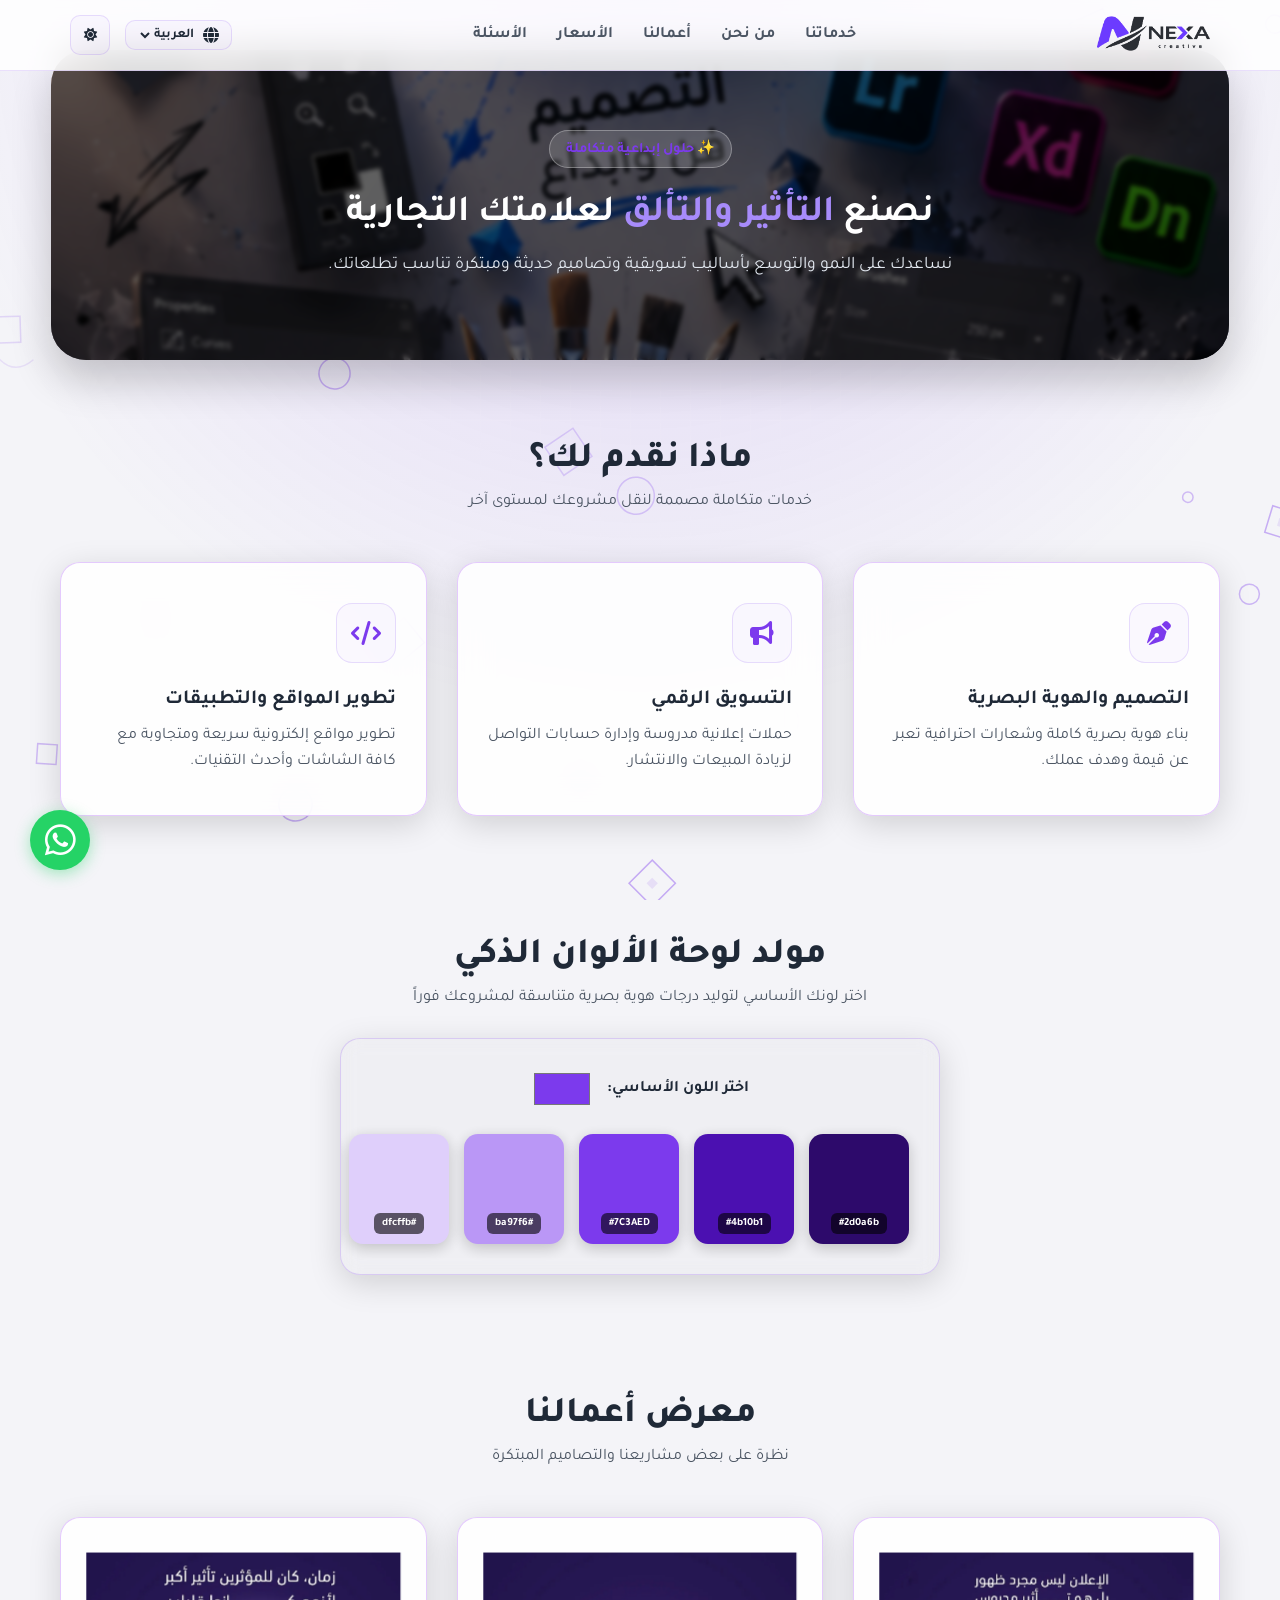
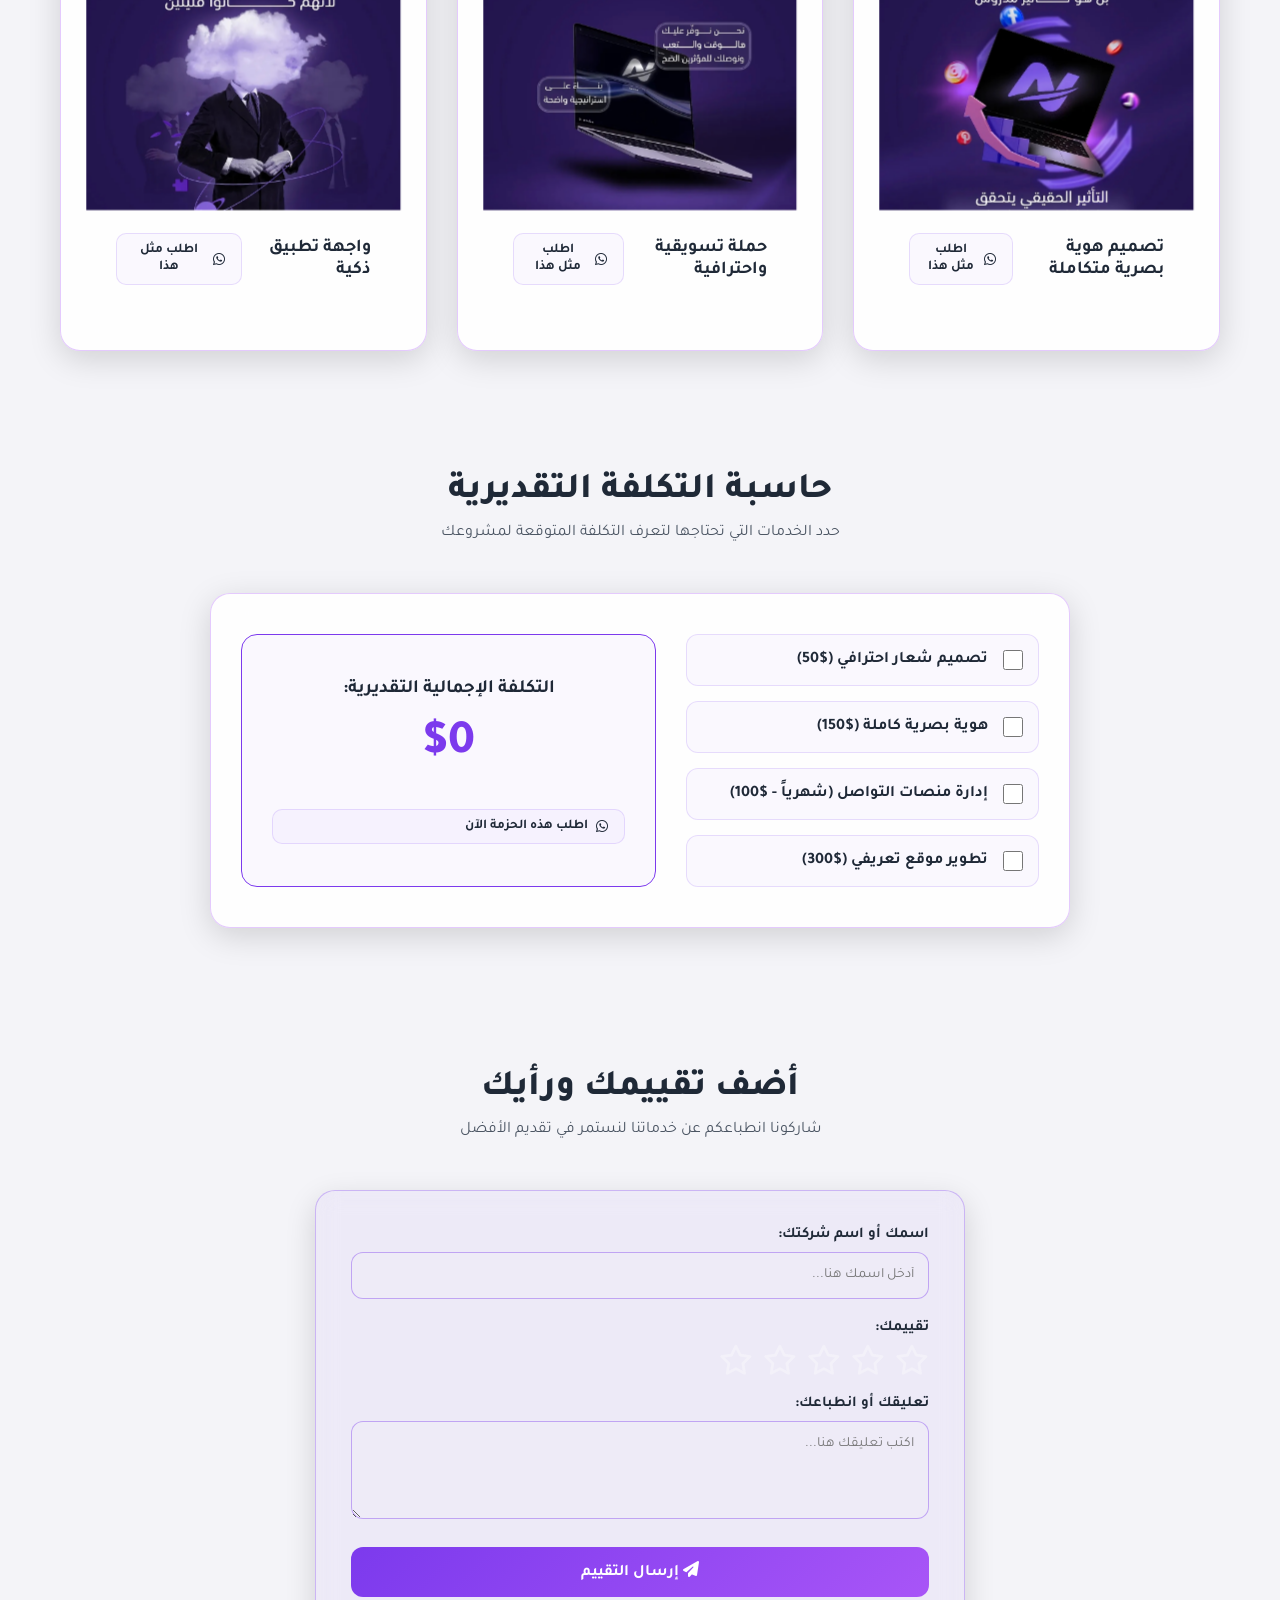
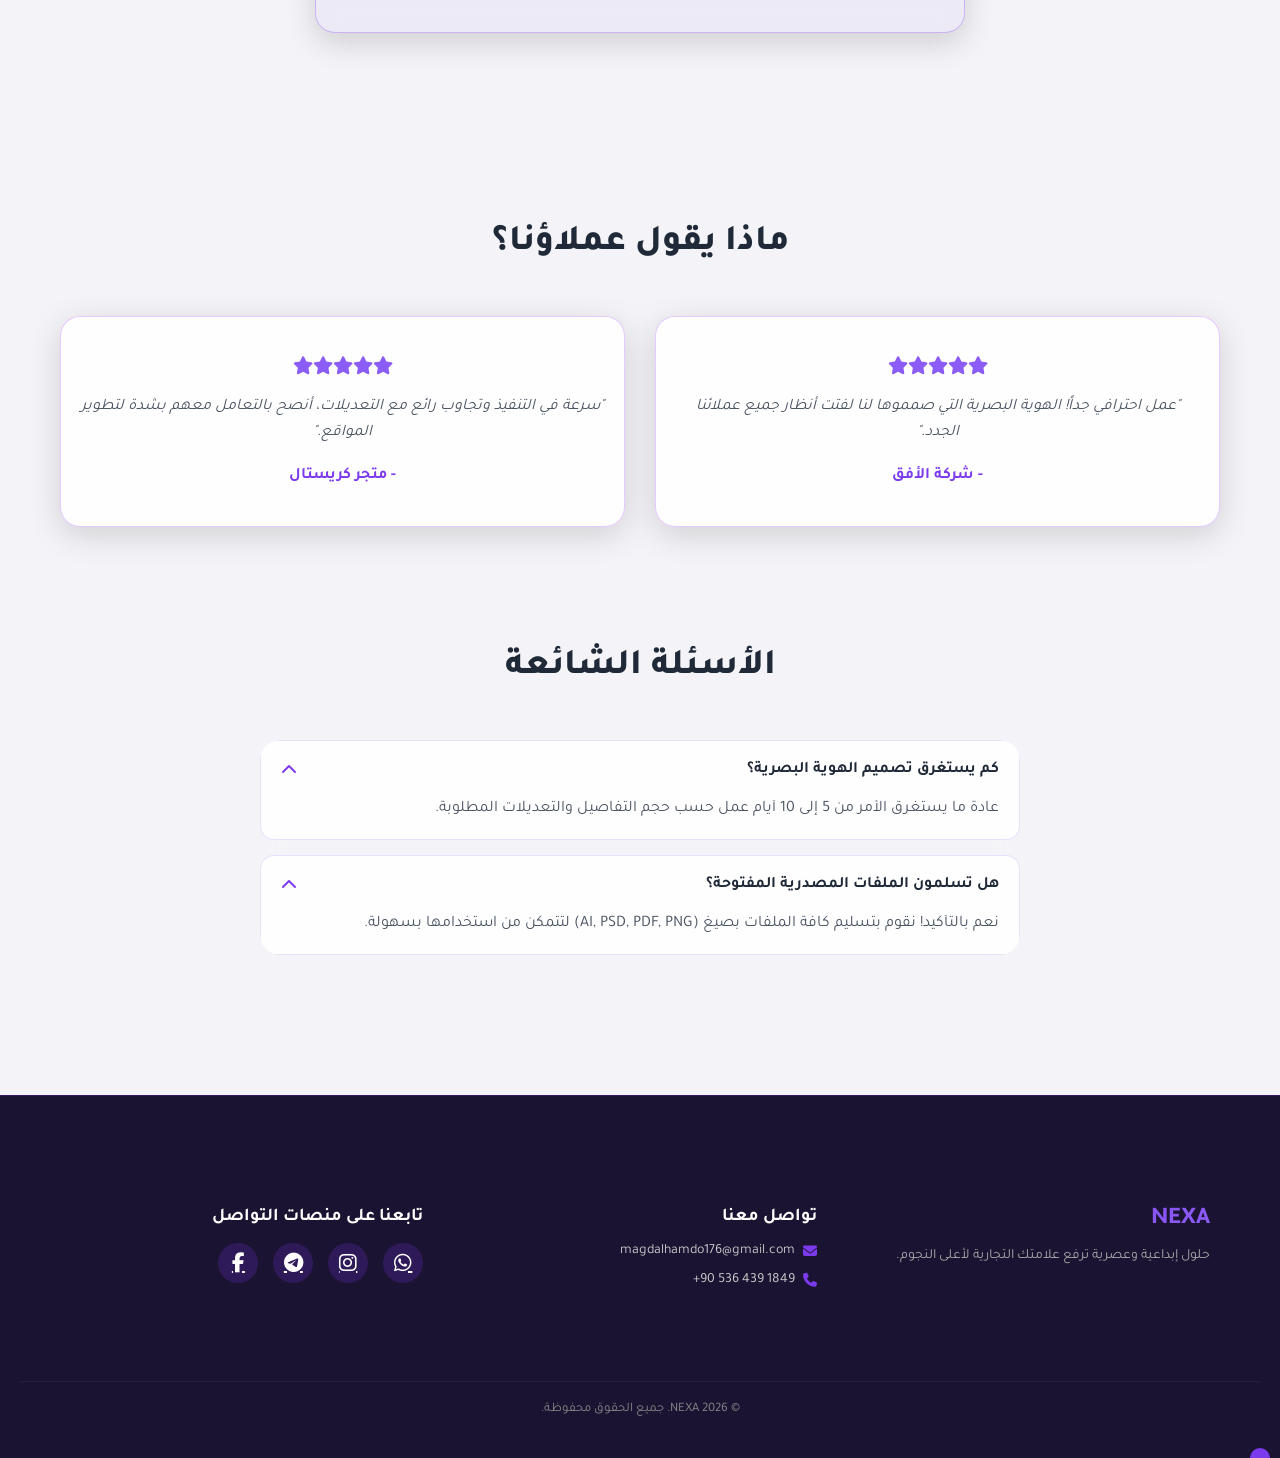
==== index.html @ 960425e9 "Change favicon and apple-touch-icon to new file Updated favicon and apple-touch-icon links to use 'f" ====
<!DOCTYPE html>  
<html lang="ar" dir="rtl">  
<head>  
    <meta charset="UTF-8">  
    <meta name="viewport" content="width=device-width, initial-scale=1.0">  
    <meta name="color-scheme" content="light dark">  
    <title>Nexa Creative - حلول إبداعية متكاملة</title>
  
    <link rel="preconnect" href="https://fonts.googleapis.com">  
    <link rel="preconnect" href="https://fonts.gstatic.com" crossorigin>  
    <link href="https://fonts.googleapis.com/css2?family=Inter:wght@400;500;600;700&family=Tajawal:wght@400;500;700;800&display=swap" rel="stylesheet">  
    <link rel="stylesheet" href="https://cdnjs.cloudflare.com/ajax/libs/font-awesome/6.4.0/css/all.min.css">  
    <link rel="stylesheet" href="style.css">  
<link rel="icon" type="image/png" href="favicon-nexa.png">
<link rel="apple-touch-icon" href="favicon-nexa.png">

  
</head>  
<body> 
        
<div id="scrollProgressBar"></div>  
<canvas id="purpleWindCanvas"></canvas>  

<!-- الهيدر العلوي -->  
<header>  
    <div class="nav-container">  
        <a href="#" class="logo">  
            <img src="Logo (1).png" alt="Nexa Creative Logo">
  
        </a>  
        <ul class="nav-links">  
            <li><a href="#services" data-i18n="nav.services">خدماتنا</a></li>  
            <li><a href="#about" data-i18n="nav.about">من نحن</a></li>  
            <li><a href="#portfolio" data-i18n="nav.portfolio">أعمالنا</a></li>  
            <li><a href="#pricing" data-i18n="nav.pricing">الأسعار</a></li>  
            <li><a href="#faq" data-i18n="nav.faq">الأسئلة</a></li>  
        </ul>  
        <div class="nav-actions">  
            <div class="lang-selector">  
                <i class="fa-solid fa-globe"></i>  
                <select id="langSelect">  
                    <option value="ar">العربية</option>  
                    <option value="en">English</option>  
                    <option value="tr">Türkçe</option>  
                </select>  
            </div>  
            <button class="theme-toggle-btn" id="themeToggle" title="تغيير المظهر">  
                <i class="fa-solid fa-sun"></i>  
            </button>  
        </div>  
    </div>  
</header>  

    
<section class="glass-hero-section">
    <div class="hero-content">
        <div class="badge" data-i18n="hero.badge">✨ حلول إبداعية متكاملة</div>  
        <h1 data-i18n="hero.title">نصنع <span>التأثير والتألق</span> لعلامتك التجارية</h1>  
        <p data-i18n="hero.desc">نساعدك على النمو والتوسع بأساليب تسويقية وتصاميم حديثة ومبتكرة تناسب تطلعاتك.</p>
    </div>
</section>

    
<!-- قسم الخدمات -->  
<section id="services" class="services">  
    <div class="section-head">  
        <h2 data-i18n="services.title">ماذا نقدم لك؟</h2>  
        <p data-i18n="services.subtitle">خدمات متكاملة مصممة لنقل مشروعك لمستوى آخر</p>  
    </div>  
    <div class="grid-cards">  
        <div class="card">  
            <div class="card-icon"><i class="fa-solid fa-pen-nib"></i></div>  
            <h3 data-i18n="services.s1_title">التصميم والهوية البصرية</h3>  
            <p data-i18n="services.s1_desc">بناء هوية بصرية كاملة وشعارات احترافية تعبر عن قيمة وهدف عملك.</p>  
        </div>  
        <div class="card">  
            <div class="card-icon"><i class="fa-solid fa-bullhorn"></i></div>  
            <h3 data-i18n="services.s2_title">التسويق الرقمي</h3>  
            <p data-i18n="services.s2_desc">حملات إعلانية مدروسة وإدارة حسابات التواصل لزيادة المبيعات والانتشار.</p>  
        </div>  
        <div class="card">  
            <div class="card-icon"><i class="fa-solid fa-code"></i></div>  
            <h3 data-i18n="services.s3_title">تطوير المواقع والتطبيقات</h3>  
            <p data-i18n="services.s3_desc">تطوير مواقع إلكترونية سريعة ومتجاوبة مع كافة الشاشات وأحدث التقنيات.</p>  
        </div>  
    </div>  
</section>  

<!-- قسم توليد لوحة الألوان الذكية -->  
<section class="palette-generator-sec" style="padding: 60px 20px; text-align: center;">  
    <div class="section-head" style="margin-bottom: 30px;">  
        <h2>مولد لوحة الألوان الذكي</h2>  
        <p>اختر لونك الأساسي لتوليد درجات هوية بصرية متناسقة لمشروعك فوراً</p>  
    </div>  
      
    <div class="palette-box" style="max-width: 600px; margin: 0 auto; background: rgba(0, 0, 0, 0.02); backdrop-filter: blur(10px); padding: 30px; border-radius: 20px; border: 1px solid rgba(124, 58, 237, 0.2);">  
        <div style="margin-bottom: 20px; display: flex; justify-content: center; align-items: center; gap: 15px;">  
            <label for="baseColorPicker" style="font-weight: bold;">اختر اللون الأساسي:</label>  
            <input type="color" id="baseColorPicker" value="#7c3aed" style="width: 60px; height: 40px; border: none; border-radius: 8px; cursor: pointer; background: none;">  
        </div>  
          
        <div id="paletteColorsContainer" style="display: grid; grid-template-columns: repeat(auto-fit, minmax(90px, 1fr)); gap: 15px; margin-top: 25px;"></div>  
    </div>  
</section>  
  
<!-- قسم معرض الأعمال -->  
<section id="portfolio" class="portfolio">  
    <div class="section-head">  
        <h2 data-i18n="portfolio.title">معرض أعمالنا</h2>  
        <p data-i18n="portfolio.subtitle">نظرة على بعض مشاريعنا والتصاميم المبتكرة</p>  
    </div>  
    <div class="portfolio-grid">  
        <div class="portfolio-card tilt-card">  
            <div class="portfolio-img" onclick="openLightbox('work1.jpg', 'تصميم هوية بصرية متكاملة')">  
                <img src="work1.jpg" alt="تصميم هوية بصرية متكاملة">  
                <div class="zoom-overlay"><i class="fa-solid fa-expand"></i><span data-i18n="portfolio.zoom">تكبير التصميم</span></div>  
            </div>  
            <div class="portfolio-info">  
                <h4>تصميم هوية بصرية متكاملة</h4>  
                <button class="btn-order-card" onclick="openOrderModal('تصميم هوية بصرية متكاملة')">  
                    <i class="fa-brands fa-whatsapp"></i> <span data-i18n="portfolio.order_btn">اطلب مثل هذا</span>  
                </button>  
            </div>  
        </div>  

        <div class="portfolio-card tilt-card">  
            <div class="portfolio-img" onclick="openLightbox('work2.jpg', 'حملة تسويقية واحترافية')">  
                <img src="work2.jpg" alt="حملة تسويقية واحترافية">  
                <div class="zoom-overlay"><i class="fa-solid fa-expand"></i><span data-i18n="portfolio.zoom">تكبير التصميم</span></div>  
            </div>  
            <div class="portfolio-info">  
                <h4>حملة تسويقية واحترافية</h4>  
                <button class="btn-order-card" onclick="openOrderModal('حملة تسويقية واحترافية')">  
                    <i class="fa-brands fa-whatsapp"></i> <span data-i18n="portfolio.order_btn">اطلب مثل هذا</span>  
                </button>  
            </div>  
        </div>  

        <div class="portfolio-card tilt-card">  
            <div class="portfolio-img" onclick="openLightbox('work3.jpg', 'واجهة تطبيق ذكية')">  
                <img src="work3.jpg" alt="واجهة تطبيق ذكية">  
                <div class="zoom-overlay"><i class="fa-solid fa-expand"></i><span data-i18n="portfolio.zoom">تكبير التصميم</span></div>  
            </div>  
            <div class="portfolio-info">  
                <h4>واجهة تطبيق ذكية</h4>  
                <button class="btn-order-card" onclick="openOrderModal('واجهة تطبيق ذكية')">  
                    <i class="fa-brands fa-whatsapp"></i> <span data-i18n="portfolio.order_btn">اطلب مثل هذا</span>  
                </button>  
            </div>  
        </div>  
    </div>  
</section>  

<!-- حاسبة الأسعار التفاعلية -->  
<section id="pricing" class="calculator-sec">  
    <div class="section-head">  
        <h2 data-i18n="calc.title">حاسبة التكلفة التقديرية</h2>  
        <p data-i18n="calc.subtitle">حدد الخدمات التي تحتاجها لتعرف التكلفة المتوقعة لمشروعك</p>  
    </div>  
    <div class="calc-container">  
        <div class="calc-options">  
            <label class="calc-item">  
                <input type="checkbox" value="50" class="calc-checkbox">  
                <span class="calc-text" data-i18n="calc.logo">تصميم شعار احترافي ($50)</span>  
            </label>  
            <label class="calc-item">  
                <input type="checkbox" value="150" class="calc-checkbox">  
                <span class="calc-text" data-i18n="calc.identity">هوية بصرية كاملة ($150)</span>  
            </label>  
            <label class="calc-item">  
                <input type="checkbox" value="100" class="calc-checkbox">  
                <span class="calc-text" data-i18n="calc.social">إدارة منصات التواصل (شهرياً - $100)</span>  
            </label>  
            <label class="calc-item">  
                <input type="checkbox" value="300" class="calc-checkbox">  
                <span class="calc-text" data-i18n="calc.web">تطوير موقع تعريفي ($300)</span>  
            </label>  
        </div>  
        <div class="calc-result">  
            <h3 data-i18n="calc.total_text">التكلفة الإجمالية التقديرية:</h3>  
            <div class="total-price">$<span id="totalPrice">0</span></div>  
            <button class="btn-order-card" onclick="orderFromCalc()" style="margin-top: 20px;">  
                <i class="fa-brands fa-whatsapp"></i> <span data-i18n="calc.order_btn">اطلب هذه الحزمة الآن</span>  
            </button>  
        </div>  
    </div>  
</section>  
<!-- قسم إضافة تقييم وتعليق جديد -->
<section id="add-review" class="add-review-sec">
    <div class="section-head">
        <h2>أضف تقييمك ورأيك</h2>
        <p>شاركونا انطباعكم عن خدماتنا لنستمر في تقديم الأفضل</p>
    </div>

    <div class="review-box">
        <form id="reviewForm" onsubmit="submitReview(event)">
            <!-- حقل الاسم -->
            <div class="form-group">
                <label for="reviewerName">اسمك أو اسم شركتك:</label>
                <input type="text" id="reviewerName" required placeholder="أدخل اسمك هنا...">
            </div>

            <!-- تحديد النجوم -->
            <div class="form-group">
                <label>تقييمك:</label>
                <div class="star-rating">
                    <i class="fa-star fa-regular star-btn" data-value="1"></i>
                    <i class="fa-star fa-regular star-btn" data-value="2"></i>
                    <i class="fa-star fa-regular star-btn" data-value="3"></i>
                    <i class="fa-star fa-regular star-btn" data-value="4"></i>
                    <i class="fa-star fa-regular star-btn" data-value="5"></i>
                </div>
            </div>

            <!-- حقل التعليق -->
            <div class="form-group">
                <label for="reviewerComment">تعليقك أو انطباعك:</label>
                <textarea id="reviewerComment" rows="4" required placeholder="اكتب تعليقك هنا..."></textarea>
            </div>

            <button type="submit" class="btn-submit-review">
                <i class="fa-solid fa-paper-plane"></i> إرسال التقييم
            </button>
        </form>
    </div>

    <!-- مكان عرض التعليقات المضافة حديثاً -->
    <div id="userReviewsContainer" class="reviews-grid">
        <!-- ستظهر تعليقات المستخدمين هنا تلقائياً -->
    </div>
</section>
    
<!-- آراء العملاء -->  
<section class="testimonials">  
    <div class="section-head">  
        <h2 data-i18n="testimonials.title">ماذا يقول عملاؤنا؟</h2>  
    </div>  
    <div class="grid-cards">  
        <div class="card testimonial-card">  
            <div class="stars"><i class="fa-solid fa-star"></i><i class="fa-solid fa-star"></i><i class="fa-solid fa-star"></i><i class="fa-solid fa-star"></i><i class="fa-solid fa-star"></i></div>  
            <p>"عمل احترافي جداً! الهوية البصرية التي صمموها لنا لفتت أنظار جميع عملائنا الجدد."</p>  
            <h4 data-i18n="testimonials.c1_name">- شركة الأفق</h4>  
        </div>  
        <div class="card testimonial-card">  
            <div class="stars"><i class="fa-solid fa-star"></i><i class="fa-solid fa-star"></i><i class="fa-solid fa-star"></i><i class="fa-solid fa-star"></i><i class="fa-solid fa-star"></i></div>  
            <p>"سرعة في التنفيذ وتجاوب رائع مع التعديلات، أنصح بالتعامل معهم بشدة لتطوير المواقع."</p>  
            <h4 data-i18n="testimonials.c2_name">- متجر كريستال</h4>  
        </div>  
    </div>  
</section>  

<!-- الأسئلة الشائعة -->  
<section id="faq" class="faq-sec">  
    <div class="section-head">  
        <h2 data-i18n="faq.title">الأسئلة الشائعة</h2>  
    </div>  
    <div class="faq-container">  
        <div class="faq-item">  
            <div class="faq-question">  
                <span data-i18n="faq.q1">كم يستغرق تصميم الهوية البصرية؟</span>  
                <i class="fa-solid fa-chevron-down"></i>  
            </div>  
            <div class="faq-answer"><p data-i18n="faq.a1">عادة ما يستغرق الأمر من 5 إلى 10 أيام عمل حسب حجم التفاصيل والتعديلات المطلوبة.</p></div>  
        </div>  
        <div class="faq-item">  
            <div class="faq-question">  
                <span data-i18n="faq.q2">هل تسلمون الملفات المصدرية المفتوحة؟</span>  
                <i class="fa-solid fa-chevron-down"></i>  
            </div>  
            <div class="faq-answer"><p data-i18n="faq.a2">نعم بالتأكيد! نقوم بتسليم كافة الملفات بصيغ (AI, PSD, PDF, PNG) لتتمكن من استخدامها بسهولة.</p></div>  
        </div>  
    </div>  
</section>  

<!-- الفوتر -->  
<footer id="contact" style="background: rgba(15, 7, 40, 0.95); padding: 50px 20px 20px; border-top: 1px solid rgba(124, 58, 237, 0.2);">  
    <div class="footer-container" style="max-width: 1200px; margin: 0 auto; display: flex; justify-content: space-between; align-items: flex-start; flex-wrap: wrap; gap: 40px;">  
        
        <!-- معلومات الشركة -->
        <div class="footer-brand" style="flex: 1; min-width: 250px;">  
            <h3 style="color: #fff; font-size: 24px; margin-bottom: 10px;">NEXA</h3>  
            <p data-i18n="footer.desc" style="color: #aaa; font-size: 14px; line-height: 1.6;">حلول إبداعية وعصرية ترفع علامتك التجارية لأعلى النجوم.</p>  
        </div>  

      
        <!-- طرق التواصل والبريد الإلكتروني -->
        <div class="footer-contact-info" style="flex: 1; min-width: 250px;">
            <h4 style="color: #fff; font-size: 18px; margin-bottom: 15px;">تواصل معنا</h4>
            
            <p style="margin-bottom: 12px; font-size: 14px;">
                <a href="mailto:magdalhamdo176@gmail.com" style="color: #ccc; text-decoration: none; display: flex; align-items: center; gap: 8px;">
                    <i class="fa-solid fa-envelope" style="color: #7C3AED;"></i> 
                    <span>magdalhamdo176@gmail.com</span>
                </a>
            </p>
            
            <p style="margin-bottom: 12px; font-size: 14px;">
                <a href="https://wa.me/905364391849" target="_blank" style="color: #ccc; text-decoration: none; display: flex; align-items: center; gap: 8px;">
                    <i class="fa-solid fa-phone" style="color: #7C3AED;"></i> 
                    <span dir="ltr">+90 536 439 1849</span>
                </a>
            </p>
        </div>

        <!-- أزرار وسائل التواصل الاجتماعي -->
        <div class="footer-social" style="flex: 1; min-width: 250px;">
            <h4 style="color: #fff; font-size: 18px; margin-bottom: 15px;">تابعنا على منصات التواصل</h4>
            <div style="display: flex; gap: 15px; font-size: 20px;">
                <a href="https://wa.me/905364391849" target="_blank" title="WhatsApp" style="color: #fff; background: rgba(124, 58, 237, 0.2); width: 40px; height: 40px; display: flex; align-items: center; justify-content: center; border-radius: 50%; transition: 0.3s;"><i class="fa-brands fa-whatsapp"></i></a>
                <a href="https://instagram.com" target="_blank" title="Instagram" style="color: #fff; background: rgba(124, 58, 237, 0.2); width: 40px; height: 40px; display: flex; align-items: center; justify-content: center; border-radius: 50%; transition: 0.3s;"><i class="fa-brands fa-instagram"></i></a>
                <a href="https://t.me" target="_blank" title="Telegram" style="color: #fff; background: rgba(124, 58, 237, 0.2); width: 40px; height: 40px; display: flex; align-items: center; justify-content: center; border-radius: 50%; transition: 0.3s;"><i class="fa-brands fa-telegram"></i></a>
                <a href="https://facebook.com" target="_blank" title="Facebook" style="color: #fff; background: rgba(124, 58, 237, 0.2); width: 40px; height: 40px; display: flex; align-items: center; justify-content: center; border-radius: 50%; transition: 0.3s;"><i class="fa-brands fa-facebook-f"></i></a>
            </div>
        </div>

    </div>  
    
    <div class="footer-bottom" style="text-align: center; margin-top: 40px; border-top: 1px solid rgba(255, 255, 255, 0.05); padding-top: 20px; color: #888; font-size: 13px;">  
        <p>© 2026 NEXA. جميع الحقوق محفوظة.</p>  
    </div>  
</footer>

<!-- النافذة المنبثقة -->  
<div id="glassModal" class="glass-modal">  
    <div class="glass-modal-content">  
        <button class="close-modal" onclick="closeGlassModal()">&times;</button>  
        <div id="lightboxView" class="modal-view">  
            <div class="modal-img-container"><img id="modalImg" src="" alt="معاينة"></div>  
            <div class="modal-details">  
                <h3 id="modalTitle">اسم التصميم</h3>  
                <button class="btn-modal-order" onclick="switchToOrderView()">  
                    <i class="fa-brands fa-whatsapp"></i> <span data-i18n="modal.order_this">اطلب تصميم مشابه الآن</span>  
                </button>  
            </div>  
        </div>  
        <div id="orderView" class="modal-view" style="display: none;">  
            <h3 data-i18n="modal.order_title">طلب تصميم سريع</h3>  
            <p id="orderProjectName" class="order-subtitle"></p>  
            <form id="whatsappForm" onsubmit="sendWhatsAppOrder(event)">  
                <div class="input-group">  
                    <label data-i18n="modal.name_label">الاسم الكريم:</label>  
                    <input type="text" id="custName" required>  
                </div>  
                <div class="input-group">  
                    <label data-i18n="modal.details_label">تفاصيل إضافية (اختياري):</label>  
                    <textarea id="custDetails" rows="3"></textarea>  
                </div>  
                <button type="submit" class="btn-submit-order">  
                    <i class="fa-brands fa-whatsapp"></i> <span data-i18n="modal.send_btn">إرسال الطلب عبر الواتساب</span>  
                </button>  
            </form>  
        </div>  
    </div>  
</div>  

<!-- زر الواتساب العائم -->  
<a href="https://wa.me/905364391849" class="whatsapp-float" target="_blank" title="مراسلة NEXA عبر واتساب">  
    <i class="fa-brands fa-whatsapp"></i>  
</a>  
    
<script src="script.js"></script>
</body>  
        </html>
---- style.css ----
:root {
    --primary: #7C3AED;
    --primary-light: #8B5CF6;
    --bg-main: #F4F4F8;
    --bg-color: #ffffff;
    --text-color: #1F2937;
    --card-bg: rgba(255, 255, 255, 0.9);
    --glass-card: rgba(124, 58, 237, 0.03);
    --border: rgba(124, 58, 237, 0.15);
    --text-main: #1F2937;
    --text-muted: #4B5563;
    --transition: all 0.3s cubic-bezier(0.4, 0, 0.2, 1);
    --radius: 20px;
    --glass-bg: rgba(255, 255, 255, 0.85);
    --glass-border: rgba(168, 85, 247, 0.3);
    --primary-glow: #7c3aed;
    --accent-glow: #a855f7;

    /* إضافات الميزات الجديدة (ألوان التدرج والحدود) */
    --accent-cyan: #00f2fe;
    --glow-gradient: linear-gradient(135deg, rgba(124, 58, 237, 0.6), rgba(168, 85, 247, 0.6));
    --font-family: 'Tajawal', 'Inter', sans-serif;
}

[data-theme="dark"], html.dark {
    --primary: #7C3AED;
    --primary-light: #8B5CF6;
    --bg-main: #0F0728;
    --bg-color: #0F0728;
    --card-bg: rgba(255, 255, 255, 0.03);
    --glass-card: rgba(124, 58, 237, 0.05);
    --border: rgba(168, 85, 247, 0.25);
    --text-main: #FFFFFF;
    --text-muted: #9CA3AF;
    --glass-bg: rgba(15, 7, 40, 0.85);
    --glass-border: rgba(168, 85, 247, 0.3);
}

@media (prefers-color-scheme: dark) {
    :root:not([data-theme="light"]) {
        --bg-main: #0F0728;
        --bg-color: #0F0728;
        --card-bg: rgba(255, 255, 255, 0.03);
        --glass-card: rgba(124, 58, 237, 0.05);
        --border: rgba(168, 85, 247, 0.25);
        --text-main: #FFFFFF;
        --text-muted: #9CA3AF;
        --glass-bg: rgba(15, 7, 40, 0.85);
        --glass-border: rgba(168, 85, 247, 0.3);
    }
}

* {
    margin: 0;
    padding: 0;
    box-sizing: border-box;
    font-family: var(--font-family);
    scroll-behavior: smooth;
    cursor: none; /* إخفاء مؤشر الماوس الافتراضي لتفعيل Custom Cursor */
}

body {
    background-color: var(--bg-main);
    color: var(--text-main);
    min-height: 100vh;
    overflow-x: hidden;
    position: relative;
    transition: background-color 0.4s ease, color 0.4s ease;
}

/* تأثير الخلفية المضيئة بالبنفسجي مع شبكة خفيفة (Micro-textures Grid) */
body::before {
    content: '';
    position: fixed;
    top: 0;
    left: 0;
    width: 100vw;
    height: 100vh;
    background: 
        radial-gradient(circle at 50% var(--scroll-y, 50%), rgba(124, 58, 237, 0.18) 0%, transparent 65%),
        linear-gradient(rgba(255, 255, 255, 0.02) 1px, transparent 1px),
        linear-gradient(90deg, rgba(255, 255, 255, 0.02) 1px, transparent 1px);
    background-size: 100% 100%, 30px 30px, 30px 30px;
    pointer-events: none;
    z-index: -1;
    transition: background 0.1s ease-out;
}

#scrollProgressBar {
    position: fixed;
    top: 0;
    left: 0;
    height: 4px;
    background: linear-gradient(90deg, #7C3AED, #8B5CF6);
    width: 0%;
    z-index: 1001;
    transition: width 0.1s ease;
}

#purpleWindCanvas {
    position: fixed;
    top: 0;
    left: 0;
    width: 100vw;
    height: 100vh;
    pointer-events: none;
    z-index: -1;
}

/* Header & Nav */
header {
    position: fixed;
    top: 0;
    left: 0;
    width: 100%;
    z-index: 1000;
    background: var(--glass-bg);
    backdrop-filter: blur(16px);
    -webkit-backdrop-filter: blur(16px);
    border-bottom: 1px solid var(--border);
    transition: var(--transition);
}

.nav-container {
    max-width: 1200px;
    margin: 0 auto;
    padding: 15px 30px;
    display: flex;
    justify-content: space-between;
    align-items: center;
}

.logo {
    display: flex;
    align-items: center;
    gap: 12px;
    text-decoration: none;
    color: var(--text-main);
    font-weight: 800;
    font-size: 24px;
}

.logo img {
    height: 40px;
    width: auto;
    object-fit: contain;
}

.nav-links {
    display: flex;
    list-style: none;
    gap: 30px;
}

.nav-links a {
    text-decoration: none;
    color: var(--text-muted);
    font-weight: 600;
    transition: var(--transition);
}

.nav-links a:hover {
    color: var(--primary);
}

.nav-actions {
    display: flex;
    align-items: center;
    gap: 15px;
}

.lang-selector {
    display: flex;
    align-items: center;
    gap: 5px;
    background: var(--glass-card);
    border: 1px solid var(--border);
    padding: 6px 12px;
    border-radius: 10px;
    color: var(--text-main);
}

.lang-selector select {
    background: transparent;
    border: none;
    color: var(--text-main);
    font-weight: 600;
    outline: none;
    cursor: pointer;
}

.theme-toggle-btn {
    background: var(--glass-card);
    border: 1px solid var(--border);
    color: var(--text-main);
    width: 40px;
    height: 40px;
    border-radius: 10px;
    display: flex;
    align-items: center;
    justify-content: center;
    cursor: pointer;
    transition: var(--transition);
}

.theme-toggle-btn:hover {
    border-color: var(--primary);
    color: var(--primary);
}

.btn-contact {
    background: linear-gradient(135deg, #7c3aed, #8b5cf6);
    color: white;
    padding: 10px 22px;
    border-radius: 12px;
    text-decoration: none;
    font-weight: 700;
    border: none;
    transition: var(--transition);
    box-shadow: 0 4px 15px rgba(124, 58, 237, 0.4);
}

.btn-contact:hover {
    transform: scale(1.02);
    box-shadow: 0 0 20px rgba(168, 85, 247, 0.8);
}

/* Hero Section */
.hero {
    max-width: 900px;
    margin: 160px auto 80px;
    text-align: center;
    padding: 0 20px;
}

.badge {
    display: inline-block;
    background: var(--glass-card);
    border: 1px solid var(--border);
    padding: 8px 16px;
    border-radius: 30px;
    font-size: 14px;
    font-weight: 600;
    color: var(--primary);
    margin-bottom: 20px;
}

.hero h1 {
    font-size: 52px;
    font-weight: 800;
    line-height: 1.2;
    margin-bottom: 20px;
    color: var(--text-main);
}

.hero h1 span {
    background: linear-gradient(135deg, var(--primary), #8B5CF6);
    -webkit-background-clip: text;
    -webkit-text-fill-color: transparent;
}

.hero p {
    font-size: 18px;
    color: var(--text-muted);
    line-height: 1.6;
}

/* Common Section Styles */
.section-head {
    text-align: center;
    margin-bottom: 50px;
}

.section-head h2 {
    font-size: 36px;
    font-weight: 800;
    margin-bottom: 10px;
    color: var(--text-main);
}

.section-head p {
    color: var(--text-muted);
    font-size: 16px;
}

/* Services */
.services {
    max-width: 1200px;
    margin: 0 auto;
    padding: 60px 20px;
}

.grid-cards {
    display: grid;
    grid-template-columns: repeat(auto-fit, minmax(300px, 1fr));
    gap: 30px;
}

/* Glass Card التطوير الكامل مع تأثير الإضاءة الحدودية (Dynamic Glow Border) */
.card, .portfolio-card, .calc-container, .palette-box, .faq-container {
    position: relative;
    background: var(--glass-bg);
    backdrop-filter: blur(16px);
    -webkit-backdrop-filter: blur(16px);
    border: 1px solid var(--glass-border);
    border-radius: 20px;
    box-shadow: 0 8px 32px 0 rgba(0, 0, 0, 0.15);
    transition: transform 0.2s ease-out, background 0.3s ease, box-shadow 0.3s ease, border-color 0.3s ease;
    padding: 40px 30px;
    overflow: hidden;
}

/* حد زجاجي مضيء يتفعل عند تحريك الماوس فوق البطاقات */
.card::before, .portfolio-card::before, .calc-container::before {
    content: '';
    position: absolute;
    inset: 0;
    border-radius: 20px;
    padding: 1.5px;
    background: var(--glow-gradient);
    -webkit-mask: linear-gradient(#fff 0 0) content-box, linear-gradient(#fff 0 0);
    -webkit-mask-composite: xor;
    mask-composite: exclude;
    opacity: 0;
    transition: opacity 0.4s ease;
    pointer-events: none;
}

.card:hover::before, .portfolio-card:hover::before, .calc-container:hover::before {
    opacity: 1;
}

.card:hover, .portfolio-card:hover {
    border-color: var(--accent-glow);
    box-shadow: 0 0 25px rgba(168, 85, 247, 0.4), inset 0 0 10px rgba(124, 58, 237, 0.2);
    transform: translateY(-5px);
}

.card-icon {
    width: 60px;
    height: 60px;
    background: var(--glass-card);
    border: 1px solid var(--border);
    border-radius: 16px;
    display: flex;
    align-items: center;
    justify-content: center;
    font-size: 24px;
    color: var(--primary);
    margin-bottom: 25px;
}

.card h3 {
    font-size: 20px;
    font-weight: 700;
    margin-bottom: 12px;
    color: var(--text-main);
}

.card p {
    color: var(--text-muted);
    line-height: 1.6;
}

/* Portfolio & 3D Tilt Effect */
.portfolio {
    max-width: 1200px;
    margin: 0 auto;
    padding: 60px 20px;
}

.portfolio-grid {
    display: grid;
    grid-template-columns: repeat(auto-fit, minmax(350px, 1fr));
    gap: 30px;
}

.tilt-card {
    perspective: 1000px;
    transform-style: preserve-3d;
}

.tilt-card .portfolio-img {
    transform: translateZ(30px);
    transition: transform 0.1s ease;
}

.portfolio-img {
    position: relative;
    height: 250px;
    overflow: hidden;
    cursor: pointer;
}

.portfolio-img img {
    width: 100%;
    height: 100%;
    object-fit: cover;
    transition: transform 0.5s ease;
}

.zoom-overlay {
    position: absolute;
    top: 0;
    left: 0;
    width: 100%;
    height: 100%;
    background: rgba(15, 15, 23, 0.6);
    display: flex;
    flex-direction: column;
    align-items: center;
    justify-content: center;
    gap: 10px;
    color: white;
    opacity: 0;
    transition: opacity 0.3s ease;
}

.portfolio-img:hover .zoom-overlay {
    opacity: 1;
}

.portfolio-img:hover img {
    transform: scale(1.1);
}

.portfolio-info {
    padding: 25px;
    display: flex;
    justify-content: space-between;
    align-items: center;
}

.portfolio-info h4 {
    font-size: 18px;
    font-weight: 700;
    color: var(--text-main);
}

.btn-order-card {
    background: var(--glass-card);
    border: 1px solid var(--border);
    color: var(--text-main);
    padding: 8px 16px;
    border-radius: 10px;
    cursor: pointer;
    font-weight: 600;
    display: flex;
    align-items: center;
    gap: 8px;
    transition: var(--transition);
}

.btn-order-card:hover {
    background: var(--primary);
    border-color: var(--primary);
    color: white;
    box-shadow: 0 0 15px rgba(124, 58, 237, 0.5);
}

/* Calculator & Interactive Sliders */
.calculator-sec { 
    max-width: 900px; 
    margin: 0 auto; 
    padding: 60px 20px; 
}

.calc-container {
    display: flex; 
    gap: 30px; 
    flex-wrap: wrap;
}

.calc-options { 
    flex: 1; 
    min-width: 280px; 
    display: flex; 
    flex-direction: column; 
    gap: 15px; 
}

.calc-item {
    display: flex; 
    align-items: center; 
    gap: 15px;
    background: var(--glass-card); 
    padding: 15px;
    border-radius: 12px; 
    cursor: pointer; 
    border: 1px solid var(--border);
    transition: var(--transition);
}

.calc-item:hover { 
    border-color: var(--primary); 
}

.calc-checkbox { 
    width: 20px; 
    height: 20px; 
    accent-color: var(--primary); 
    cursor: pointer; 
}

.calc-text { 
    font-weight: 600; 
    color: var(--text-main); 
}

/* تحسين السلايدر التفاعلي ليكون عصرياً ومطابقاً لنيون البنفسجي */
.slider-input {
    width: 100%;
    height: 8px;
    border-radius: 5px;
    background: var(--border);
    outline: none;
    accent-color: var(--primary);
    cursor: pointer;
    margin: 10px 0;
}

.calc-result {
    flex: 1; 
    min-width: 250px;
    background: var(--glass-card); 
    border-radius: 16px;
    padding: 30px; 
    text-align: center; 
    border: 1px solid var(--primary);
    display: flex; 
    flex-direction: column; 
    justify-content: center;
}

.calc-result h3 {
    color: var(--text-main);
}

.total-price { 
    font-size: 48px; 
    font-weight: 800; 
    color: var(--primary); 
    margin: 15px 0; 
}

/* Testimonials */
.testimonials { 
    max-width: 1200px; 
    margin: 0 auto; 
    padding: 60px 20px; 
}

.testimonial-card { 
    text-align: center; 
    padding: 40px 20px; 
}

.testimonial-card .stars { 
    color: #8B5CF6; 
    margin-bottom: 15px; 
    font-size: 18px; 
}

.testimonial-card p { 
    font-style: italic; 
    margin-bottom: 20px; 
    font-size: 16px; 
    color: var(--text-muted);
}

.testimonial-card h4 { 
    color: var(--primary); 
}

/* FAQ */
.faq-sec { 
    max-width: 800px; 
    margin: 0 auto; 
    padding: 60px 20px; 
}

.faq-container { 
    display: flex; 
    flex-direction: column; 
    gap: 15px; 
    padding: 0 !important; 
    border: none !important; 
    background: transparent !important; 
    box-shadow: none !important; 
}

.faq-item {
    background: var(--glass-bg); 
    border: 1px solid var(--border);
    border-radius: 14px; 
    overflow: hidden; 
    backdrop-filter: blur(10px);
}

.faq-question {
    padding: 20px; 
    display: flex; 
    justify-content: space-between; 
    align-items: center;
    cursor: pointer; 
    font-weight: 700; 
    color: var(--text-main); 
    transition: var(--transition);
}

.faq-question:hover { 
    color: var(--primary); 
}

.faq-answer {
    padding: 0 20px; 
    max-height: 0; 
    overflow: hidden;
    transition: max-height 0.4s ease, padding 0.4s ease;
    color: var(--text-muted);
}

.faq-item.active .faq-answer { 
    max-height: 200px; 
    padding: 0 20px 20px; 
}

.faq-item.active .faq-question i { 
    transform: rotate(180deg); 
    color: var(--primary); 
}

/* Footer */
footer {
    background: var(--glass-bg);
    border-top: 1px solid var(--border);
    margin-top: 80px;
    backdrop-filter: blur(16px);
}

.footer-container {
    max-width: 1200px;
    margin: 0 auto;
    padding: 60px 30px 40px;
}

.footer-brand h3 {
    font-size: 28px;
    font-weight: 800;
    margin-bottom: 15px;
    background: linear-gradient(135deg, var(--primary), #8B5CF6);
    -webkit-background-clip: text;
    -webkit-text-fill-color: transparent;
}

.footer-brand p {
    color: var(--text-muted);
    max-width: 400px;
    line-height: 1.6;
}

.footer-bottom {
    border-top: 1px solid var(--border);
    text-align: center;
    padding: 20px;
    color: var(--text-muted);
    font-size: 14px;
}

/* Glass Modal */
.glass-modal {
    position: fixed;
    top: 0;
    left: 0;
    width: 100vw;
    height: 100vh;
    background: rgba(0, 0, 0, 0.7);
    backdrop-filter: blur(8px);
    z-index: 2000;
    display: flex;
    align-items: center;
    justify-content: center;
    opacity: 0;
    pointer-events: none;
    transition: opacity 0.3s ease;
}

.glass-modal.active {
    opacity: 1;
    pointer-events: auto;
}

.glass-modal-content {
    background: var(--glass-bg);
    border: 1px solid var(--border);
    border-radius: var(--radius);
    width: 90%;
    max-width: 600px;
    padding: 30px;
    position: relative;
    box-shadow: 0 25px 50px rgba(0, 0, 0, 0.5);
    backdrop-filter: blur(20px);
    transform: scale(0.9);
    transition: transform 0.3s ease;
}

.glass-modal.active .glass-modal-content {
    transform: scale(1);
}

.close-modal {
    position: absolute;
    top: 20px;
    left: 20px;
    background: var(--glass-card);
    border: 1px solid var(--border);
    color: var(--text-main);
    width: 36px;
    height: 36px;
    border-radius: 50%;
    font-size: 20px;
    cursor: pointer;
    display: flex;
    align-items: center;
    justify-content: center;
    transition: var(--transition);
}

[data-theme="light"] .close-modal {
    left: unset;
    right: 20px;
}

.close-modal:hover {
    background: #7c3aed;
    color: white;
    border-color: #7c3aed;
}

.modal-img-container {
    width: 100%;
    height: 300px;
    border-radius: 12px;
    overflow: hidden;
    margin-bottom: 20px;
}

.modal-img-container img {
    width: 100%;
    height: 100%;
    object-fit: cover;
}

.modal-details h3 {
    font-size: 22px;
    margin-bottom: 20px;
    color: var(--text-main);
}

.btn-modal-order, .btn-submit-order {
    width: 100%;
    background: linear-gradient(135deg, #7c3aed, #8b5cf6);
    color: white;
    border: none;
    padding: 14px;
    border-radius: 12px;
    font-size: 16px;
    font-weight: 700;
    cursor: pointer;
    display: flex;
    align-items: center;
    justify-content: center;
    gap: 10px;
    transition: var(--transition);
    box-shadow: 0 4px 15px rgba(124, 58, 237, 0.4);
}

.btn-modal-order:hover, .btn-submit-order:hover {
    transform: translateY(-2px);
    box-shadow: 0 0 20px rgba(168, 85, 247, 0.8);
}

.order-subtitle {
    color: var(--primary);
    font-weight: 700;
    margin-bottom: 20px;
}

.input-group {
    margin-bottom: 15px;
    text-align: right;
}

.input-group label {
    display: block;
    font-size: 14px;
    font-weight: 600;
    margin-bottom: 8px;
    color: var(--text-muted);
}

.input-group input,
.input-group textarea {
    width: 100%;
    background: var(--glass-card);
    border: 1px solid var(--border);
    padding: 12px 15px;
    border-radius: 10px;
    color: var(--text-main);
    font-size: 16px;
    outline: none;
    transition: var(--transition);
}

.input-group input:focus,
.input-group textarea:focus {
    border-color: var(--primary);
}

@keyframes logoGlow {
    0% {
        box-shadow: 0 0 5px rgba(124, 58, 237, 0.3), inset 0 0 5px rgba(124, 58, 237, 0.1);
        border-color: rgba(124, 58, 237, 0.4);
    }
    50% {
        box-shadow: 0 0 15px rgba(124, 58, 237, 0.8), inset 0 0 10px rgba(124, 58, 237, 0.4);
        border-color: rgba(168, 85, 247, 1);
    }
    100% {
        box-shadow: 0 0 5px rgba(124, 58, 237, 0.3), inset 0 0 5px rgba(124, 58, 237, 0.1);
        border-color: rgba(124, 58, 237, 0.4);
    }
}

.glow-border {
    border: 2px solid rgba(124, 58, 237, 0.4);
    border-radius: 15px;
    animation: logoGlow 3s infinite ease-in-out;
    transition: all 0.3s ease;
}

.glow-border-thin {
    border: 1px solid rgba(124, 58, 237, 0.5);
    animation: logoGlow 2.5s infinite ease-in-out;
}

/* حاوية الدولاب العرضي المتحرك للألوان */
.palette-scroll-wrapper {
    width: 100%;
    overflow: hidden;
    position: relative;
    mask-image: linear-gradient(to right, transparent, black 10%, black 90%, transparent);
    -webkit-mask-image: linear-gradient(to right, transparent, black 10%, black 90%, transparent);
    margin-top: 25px;
    padding: 10px 0;
}

.palette-track {
    display: flex;
    gap: 15px;
    width: max-content;
    animation: scrollColors 20s linear infinite;
}

.palette-track:hover {
    animation-play-state: paused;
}

@keyframes scrollColors {
    0% { transform: translateX(0); }
    100% { transform: translateX(-50%); }
}

.color-card-item {
    min-width: 100px;
    height: 110px;
    border-radius: 14px;
    display: flex;
    flex-direction: column;
    justify-content: flex-end;
    align-items: center;
    padding: 10px;
    cursor: pointer;
    box-shadow: 0 4px 15px rgba(0,0,0,0.2);
    transition: transform 0.3s ease;
    flex-shrink: 0;
}

.color-card-item:hover {
    transform: scale(1.08);
}

@media (max-width: 768px) {
    .nav-links {
        display: none;
    }
    .hero h1 {
        font-size: 36px;
    }
}

/* تصميم زر الواتساب العائم */
.whatsapp-float {
    position: fixed;
    bottom: 30px;
    left: 30px;
    background-color: #25d366;
    color: #ffffff;
    width: 60px;
    height: 60px;
    border-radius: 50%;
    text-align: center;
    font-size: 35px;
    box-shadow: 0 4px 15px rgba(37, 211, 102, 0.4);
    z-index: 9999;
    display: flex;
    align-items: center;
    justify-content: center;
    transition: all 0.3s ease;
    text-decoration: none;
    animation: whatsappPulse 2s infinite;
}

.whatsapp-float:hover {
    background-color: #20ba5a;
    transform: scale(1.1);
    color: #ffffff;
    box-shadow: 0 6px 20px rgba(37, 211, 102, 0.6);
}

/* حركة نبض خفيفة للزر لجذب الانتباه */
@keyframes whatsappPulse {
    0% {
        box-shadow: 0 0 0 0 rgba(37, 211, 102, 0.5);
    }
    70% {
        box-shadow: 0 0 0 15px rgba(37, 211, 102, 0);
    }
    100% {
        box-shadow: 0 0 0 0 rgba(37, 211, 102, 0);
    }
}

/* حركة شريط شعارات العملاء المتحرك */
@keyframes marquee {
    0% { transform: translateX(0); }
    100% { transform: translateX(50%); }
}

/* تنسيق إضافي لبطاقات الإحصائيات والأزرار لتناسب الوضع الداكن والفاتح

/* --- تنسيقات قسم التقييم والتعليقات المحدثة --- */
.add-review-sec {
    padding: 80px 20px;
    text-align: center;
    position: relative;
    z-index: 2;
    clear: both;
}

.review-box {
    max-width: 650px;
    margin: 0 auto 50px auto;
    background: rgba(124, 58, 237, 0.05);
    backdrop-filter: blur(12px);
    -webkit-backdrop-filter: blur(12px);
    padding: 35px;
    border-radius: 20px;
    border: 1px solid rgba(124, 58, 237, 0.3);
    box-shadow: 0 10px 30px rgba(0, 0, 0, 0.15);
}

.form-group {
    margin-bottom: 20px;
    text-align: right;
}

.form-group label {
    display: block;
    margin-bottom: 8px;
    font-weight: bold;
    color: inherit;
    font-size: 15px;
}

.form-group input, 
.form-group textarea {
    width: 100%;
    padding: 14px;
    border-radius: 12px;
    border: 1px solid rgba(124, 58, 237, 0.4);
    background: rgba(255, 255, 255, 0.05);
    color: inherit !important;
    font-size: 14px;
    box-sizing: border-box;
    font-family: inherit;
    outline: none;
    transition: border-color 0.3s ease;
}

.form-group input:focus, 
.form-group textarea:focus {
    border-color: #7c3aed;
}

/* تنسيق النجوم */
.star-rating {
    display: flex;
    gap: 10px;
    font-size: 30px;
    cursor: pointer;
    direction: ltr;
    justify-content: flex-end;
}

.star-rating .fa-star {
    color: rgba(255, 255, 255, 0.3);
    transition: color 0.2s ease, transform 0.2s ease;
}

.star-rating .fa-star.active,
.star-rating .fa-star.hover {
    color: #f59e0b;
}

.star-rating .fa-star:hover {
    transform: scale(1.2);
}

/* زر إرسال التقييم */
.btn-submit-review {
    width: 100%;
    padding: 14px;
    font-size: 16px;
    font-weight: bold;
    color: #ffffff;
    background: linear-gradient(135deg, #7c3aed, #a855f7);
    border: none;
    border-radius: 12px;
    cursor: pointer;
    transition: transform 0.2s ease, box-shadow 0.2s ease;
}

.btn-submit-review:hover {
    transform: translateY(-2px);
    box-shadow: 0 8px 20px rgba(124, 58, 237, 0.4);
}

/* شبكة عرض التقييمات */
.reviews-grid {
    display: grid;
    grid-template-columns: repeat(auto-fit, minmax(280px, 1fr));
    gap: 25px;
    max-width: 1200px;
    margin: 0 auto;
    width: 100%;
}

.user-review-card {
    background: rgba(255, 255, 255, 0.03);
    backdrop-filter: blur(10px);
    border: 1px solid rgba(124, 58, 237, 0.2);
    border-radius: 16px;
    padding: 25px;
    text-align: right;
    box-sizing: border-box;
}

.user-review-card .review-stars {
    color: #f59e0b;
    margin-bottom: 12px;
    font-size: 16px;
}
/* --- الكود الكامل والنهائي للوح البلوري في أول الصفحة --- */
.glass-hero-section {
    position: relative;
    width: 92%;
    max-width: 1200px;
    margin: 50px auto 20px auto; /* مسافة من الأعلى لإنزال اللوح عن شريط التنقل */
    padding: 80px 20px;
    border-radius: 35px;
    overflow: hidden;
    background: url('work4.jpg') center/cover no-repeat;
    display: flex;
    justify-content: center;
    align-items: center;
    box-shadow: 0 20px 40px rgba(0, 0, 0, 0.2);
}

/* طبقة التغبش الخفيف جداً لتكون الصورة واضحة */
.glass-hero-section::before {
    content: '';
    position: absolute;
    top: 0;
    left: 0;
    width: 100%;
    height: 100%;
    background: inherit;
    filter: blur(2px) brightness(0.95); /* غباش خفيف جداً لتظهر تفاصيل الصورة بوضوح */
    z-index: 1;
}

/* طبقة التباين والتحكم بالشفافية (تم تعديل العتامة لتكون أدكن وقليلة الشفافية) */
.glass-hero-section::after {
    content: '';
    position: absolute;
    top: 0;
    left: 0;
    width: 100%;
    height: 100%;
    background: rgba(0, 0, 0, 0.6); /* زيادة العتامة لتقليل الشفافية وجعل اللوح واضحاً ومميزاً */
    z-index: 2;
}

/* محتوى النصوص داخل اللوح البلوري */
.hero-content {
    position: relative;
    z-index: 3;
    color: #fff;
    text-align: center;
    max-width: 700px;
}

.hero-content h1 {
    font-size: 2.3rem;
    margin: 15px 0;
    font-weight: bold;
    color: #ffffff;
}

.hero-content h1 span {
    color: #a78bfa; /* لون مميز لكلمة التأثير والتألق */
}

.hero-content p {
    font-size: 1.1rem;
    line-height: 1.6;
    color: #e2e8f0;
}

.hero-content .badge {
    display: inline-block;
    padding: 8px 16px;
    border-radius: 20px;
    background: rgba(255, 255, 255, 0.15);
    border: 1px solid rgba(255, 255, 255, 0.3);
    font-size: 0.9rem;
    margin-bottom: 10px;
}
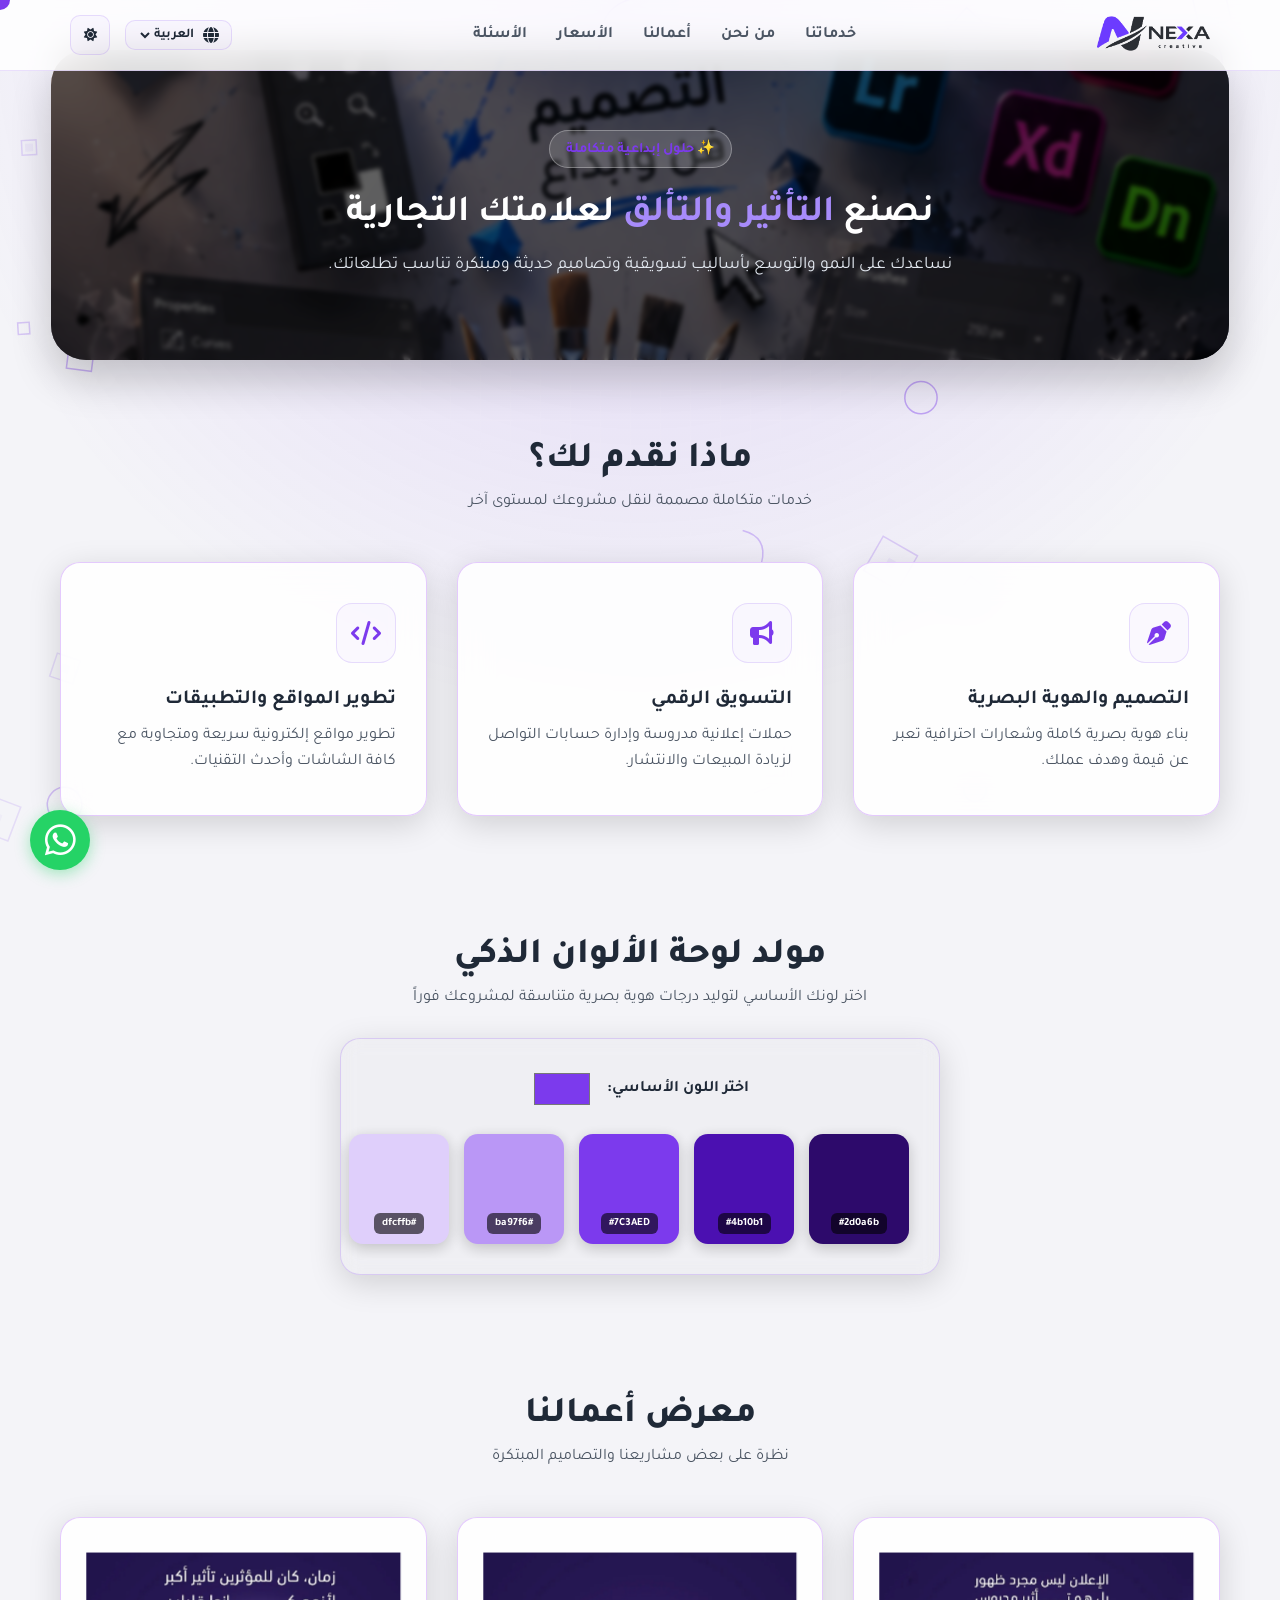
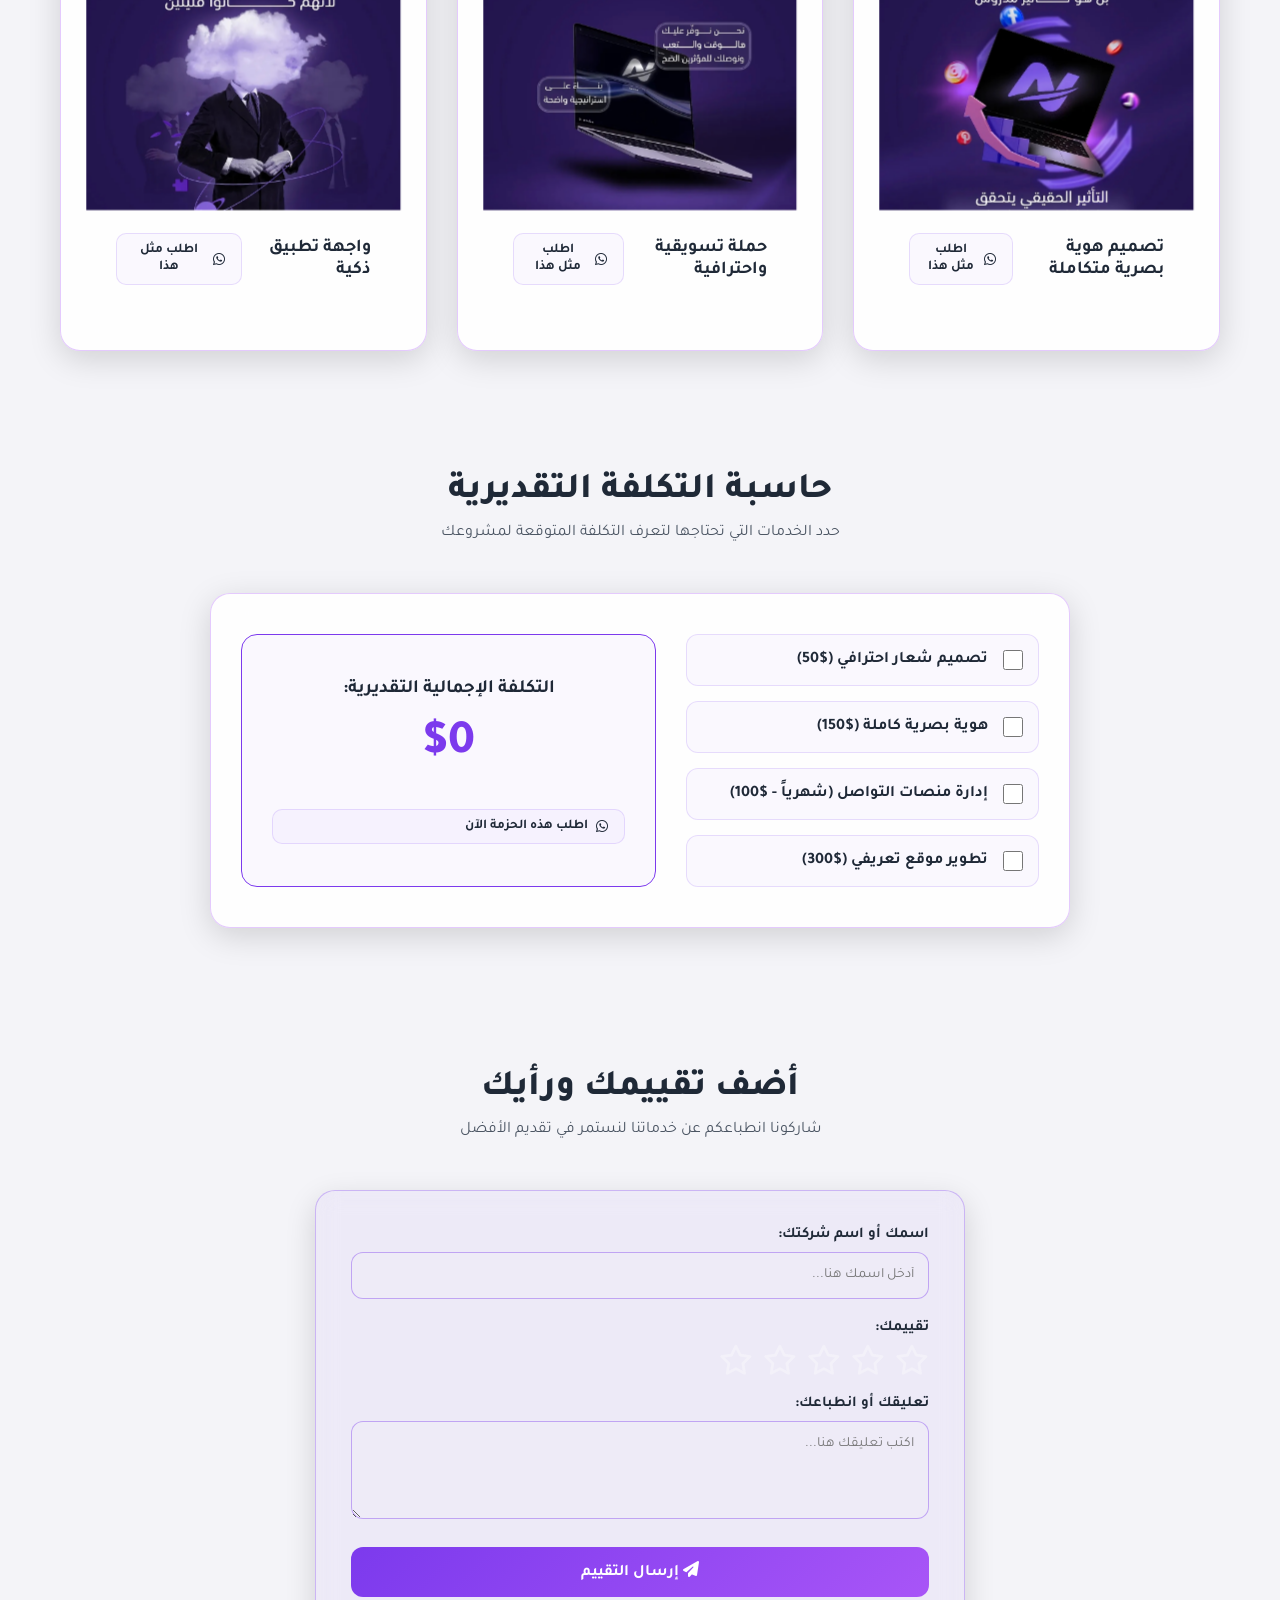
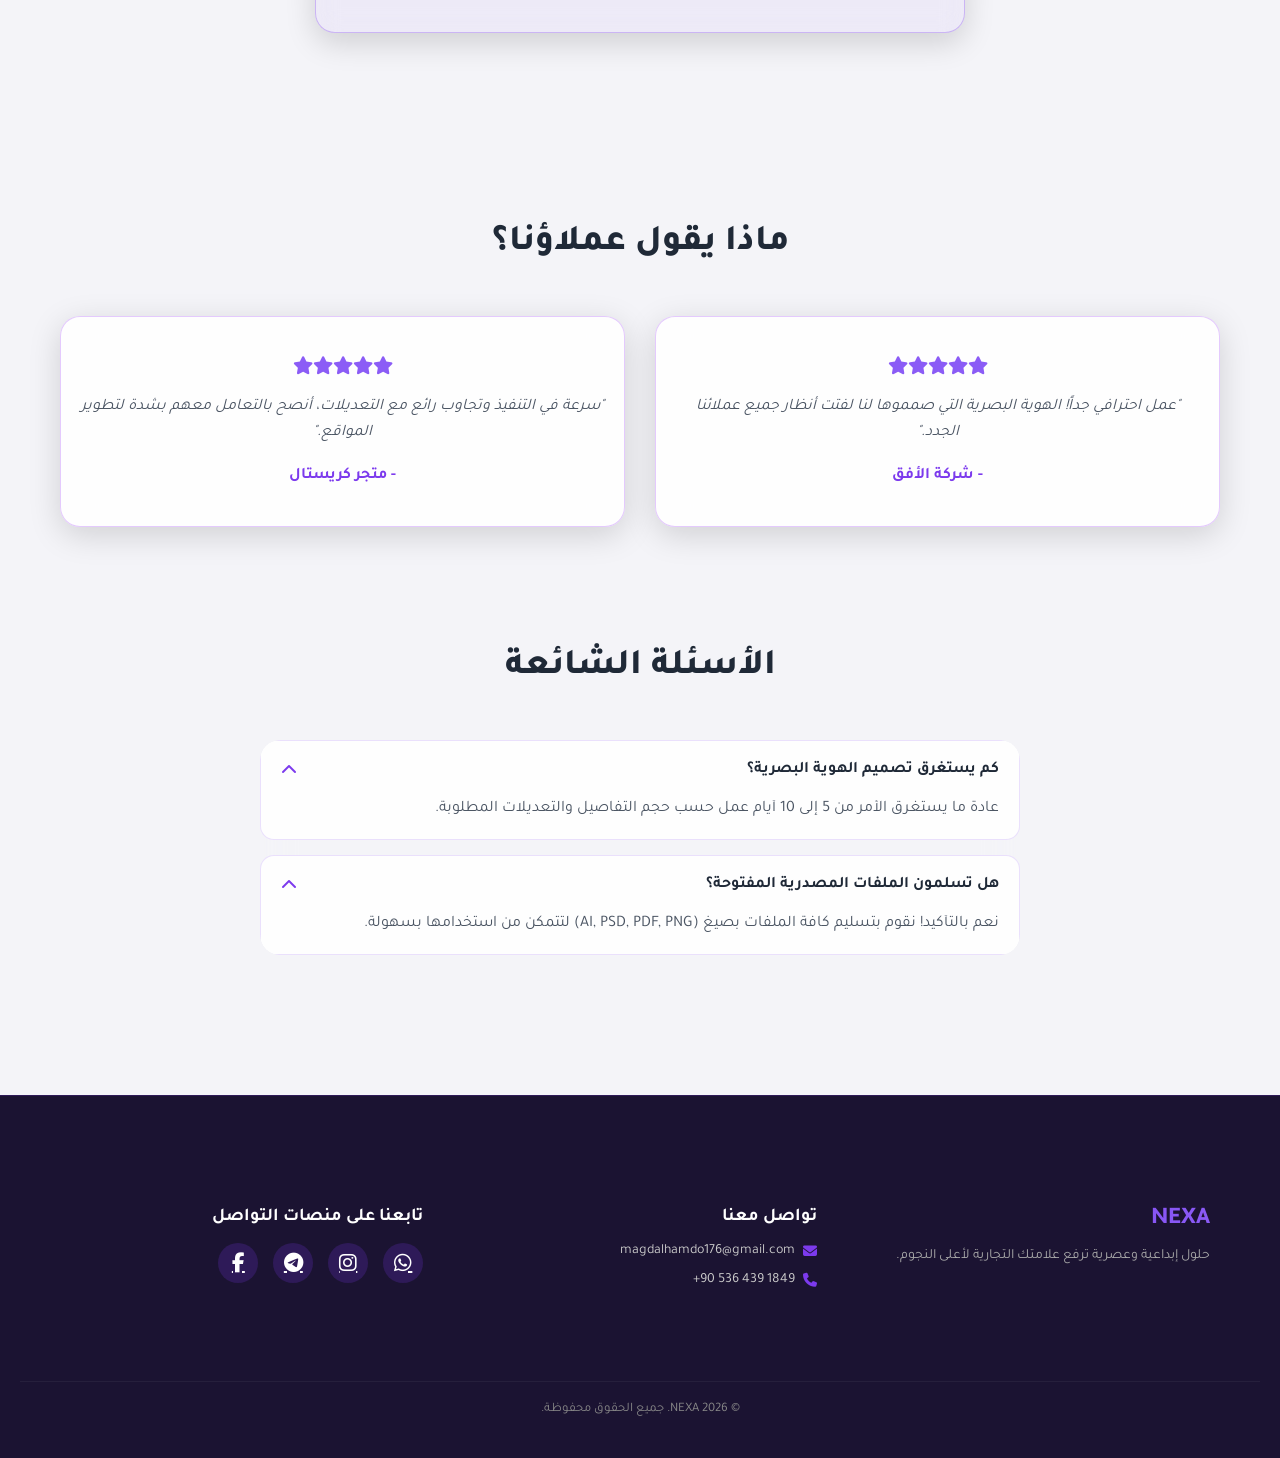
==== commit b0f8726a: "Add Google site verification meta tag Add Google site verification meta tag to index.html" ====
--- a/index.html
+++ b/index.html
@@ -13,7 +13,7 @@
     <link rel="stylesheet" href="style.css">  
 <link rel="icon" type="image/png" href="favicon-nexa.png">
 <link rel="apple-touch-icon" href="favicon-nexa.png">
-
+<meta name="google-site-verification" content="Dfq3WUDvUzzjn2tElMLy4NmoVY22bQ9aEWOqh7widXQ" />
   
 </head>  
 <body> 
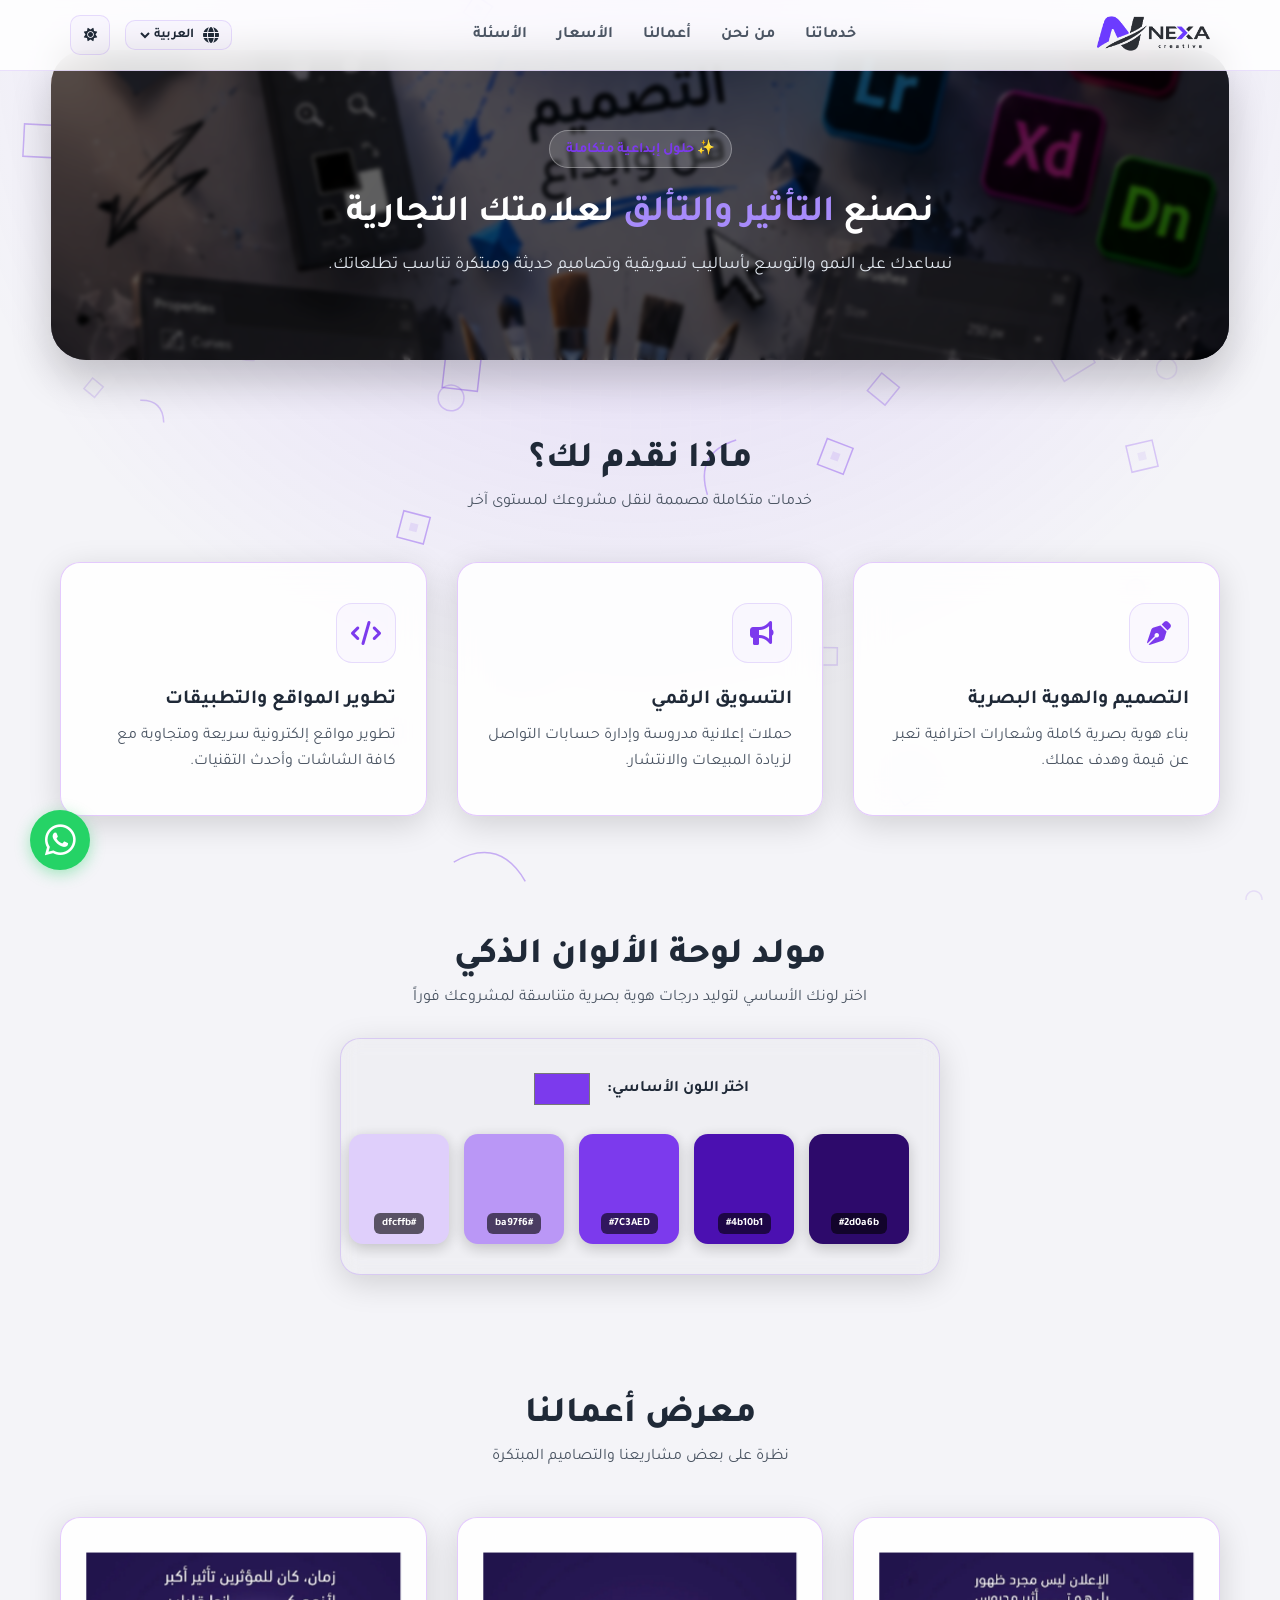
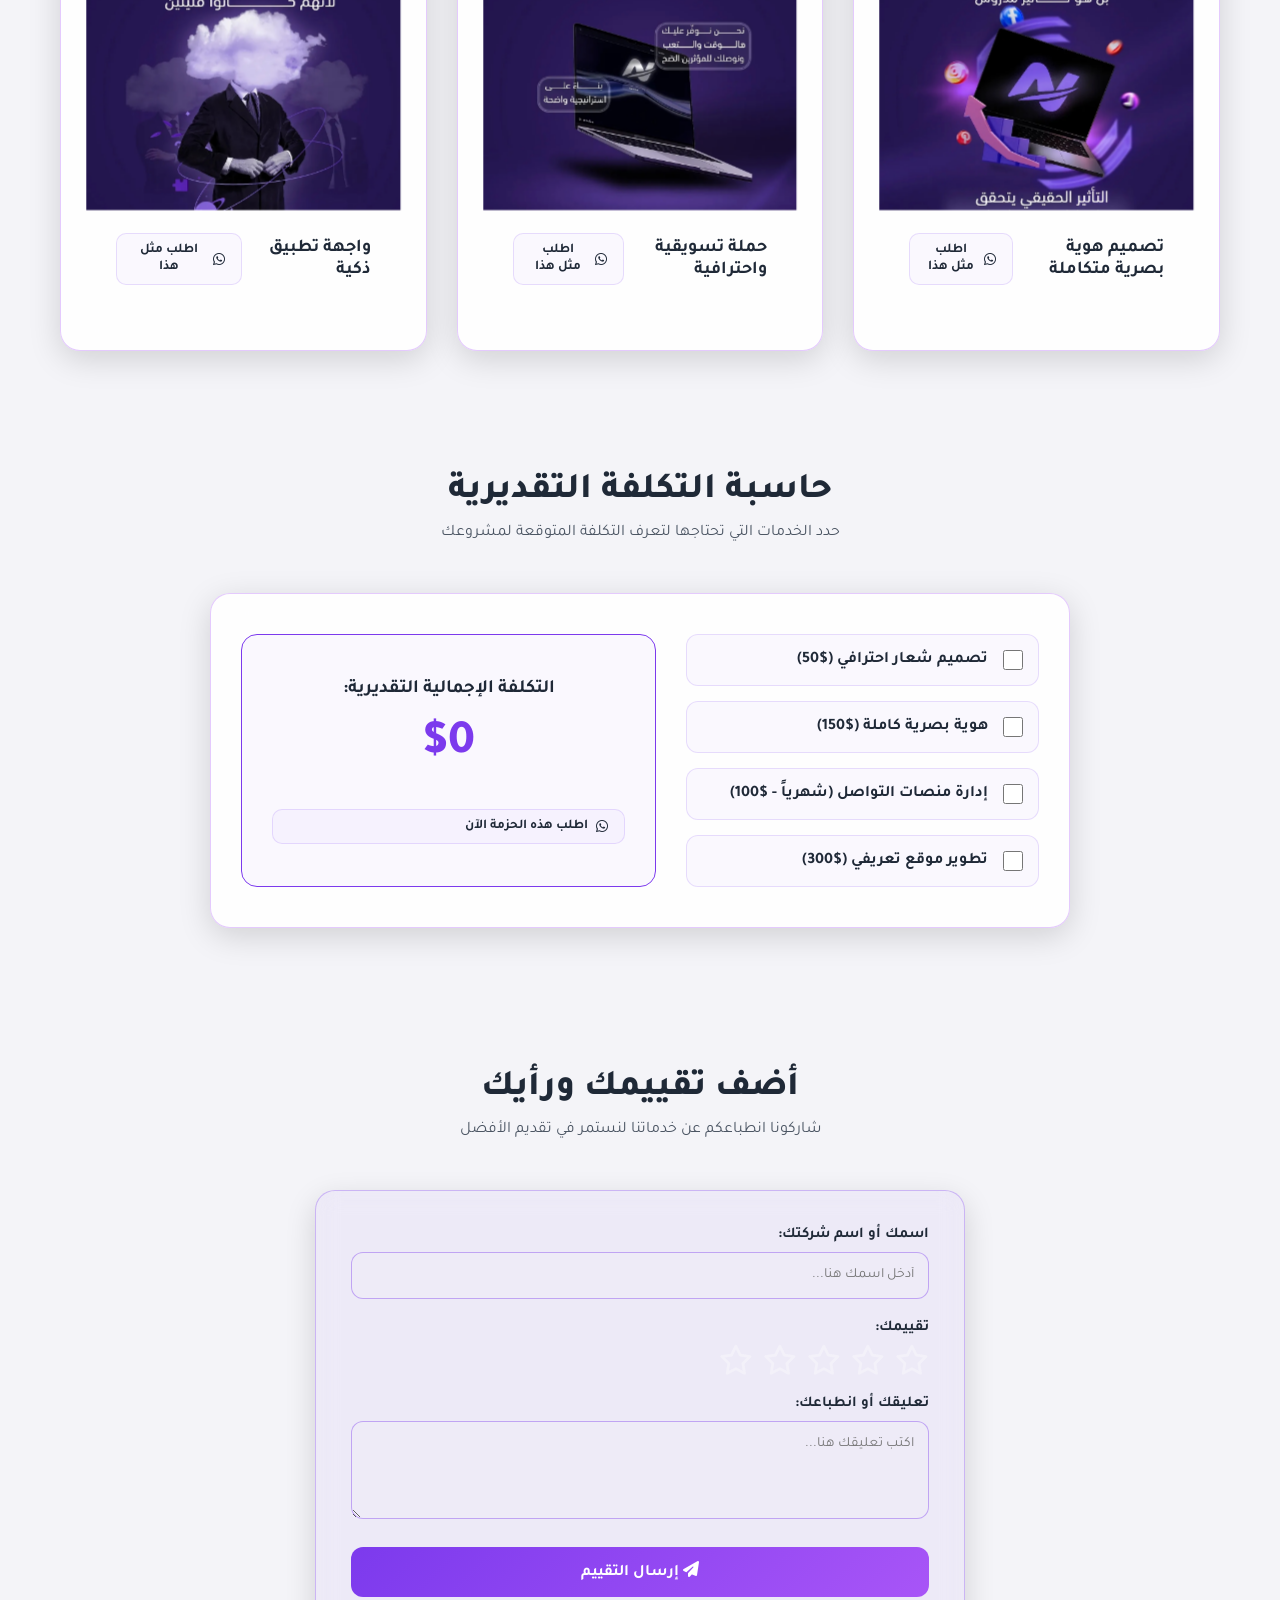
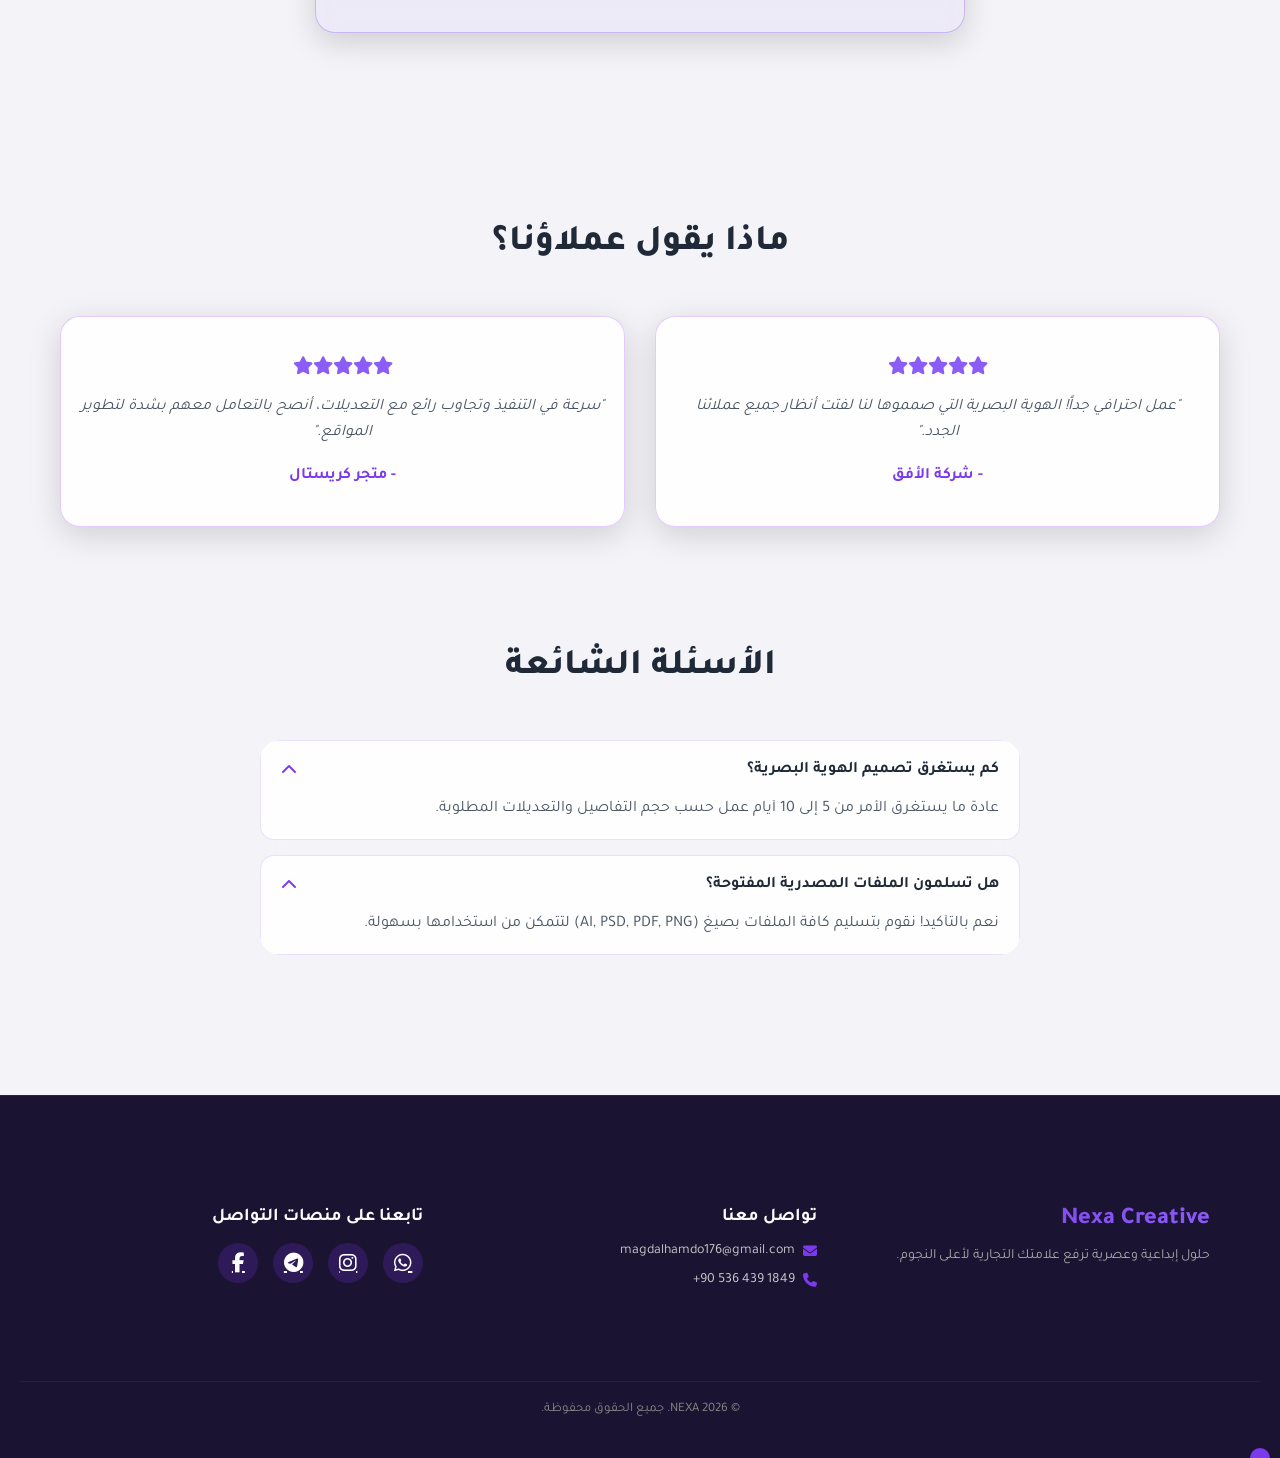
==== commit 3ebeb45d: "Update footer brand name to 'Nexa Creative'" ====
--- a/index.html
+++ b/index.html
@@ -278,7 +278,7 @@
         
         <!-- معلومات الشركة -->
         <div class="footer-brand" style="flex: 1; min-width: 250px;">  
-            <h3 style="color: #fff; font-size: 24px; margin-bottom: 10px;">NEXA</h3>  
+            <h3 style="color: #fff; font-size: 24px; margin-bottom: 10px;">Nexa Creative</h3>  
             <p data-i18n="footer.desc" style="color: #aaa; font-size: 14px; line-height: 1.6;">حلول إبداعية وعصرية ترفع علامتك التجارية لأعلى النجوم.</p>  
         </div>  
 
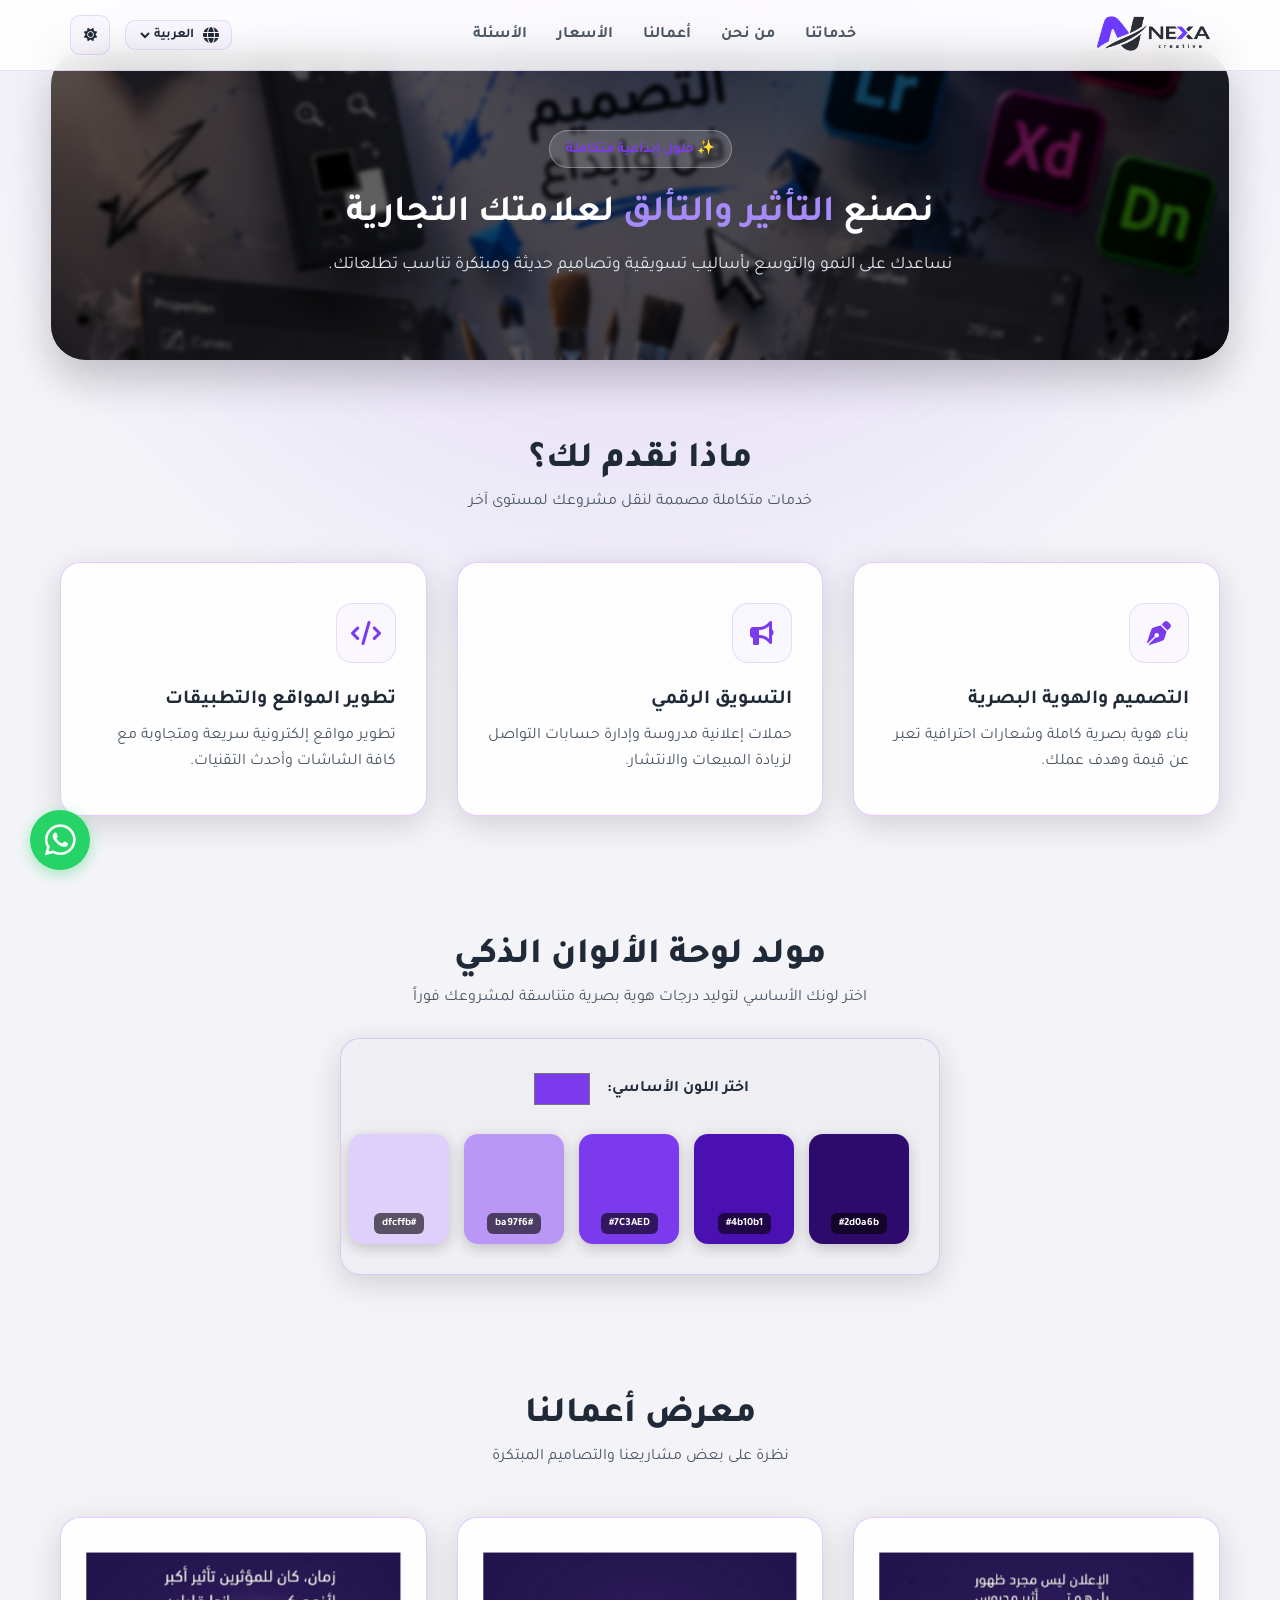
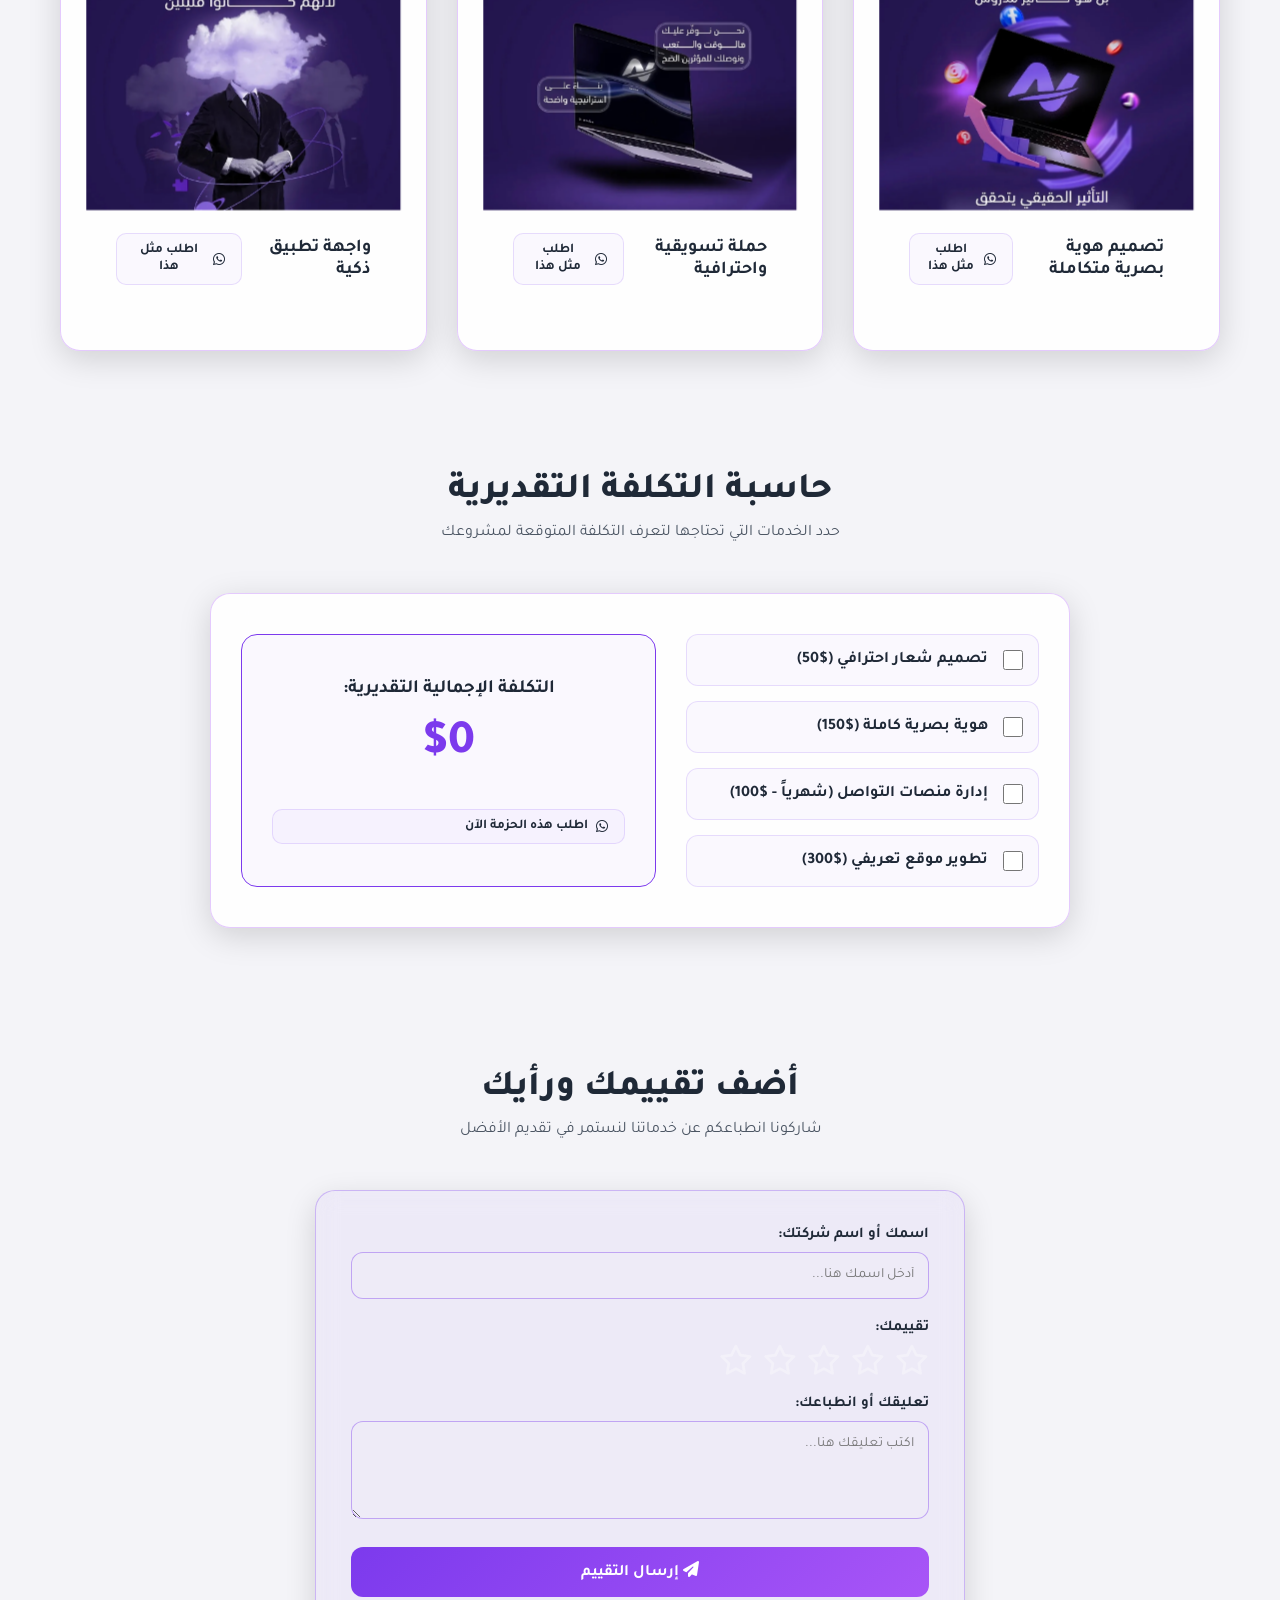
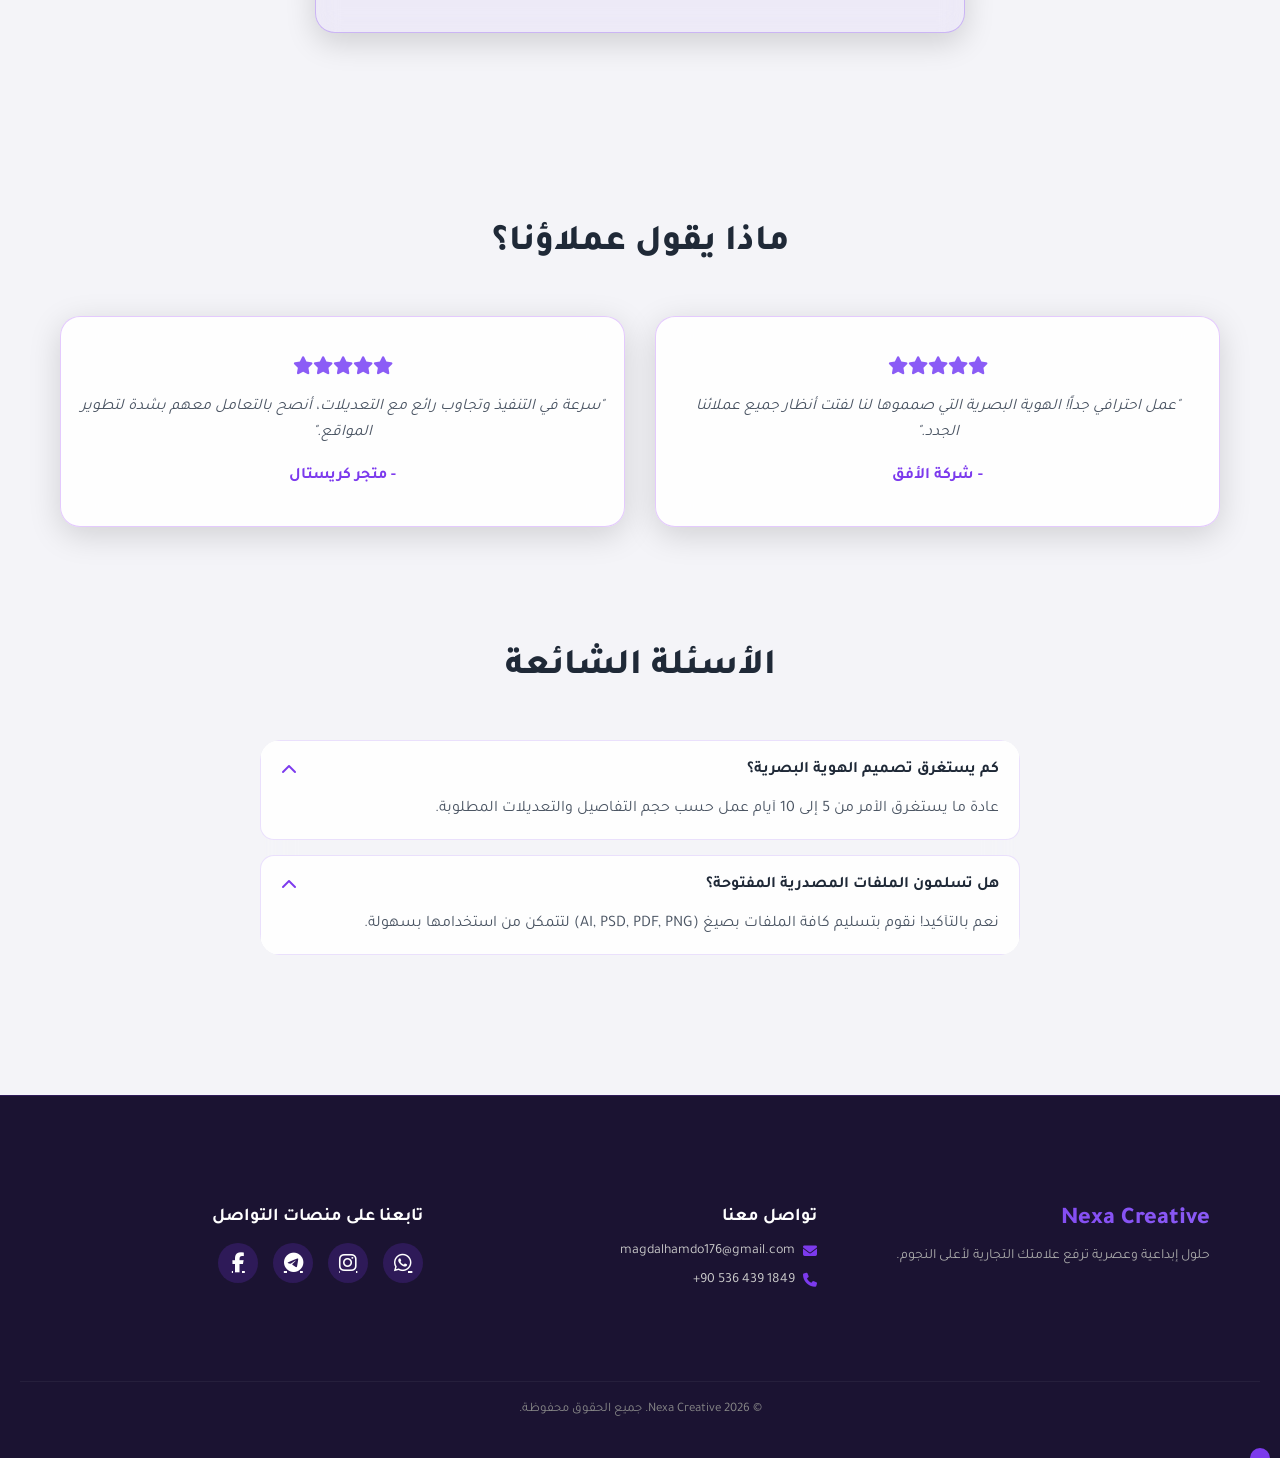
==== commit 4e28173d: "Update footer copyright text" ====
--- a/index.html
+++ b/index.html
@@ -316,7 +316,7 @@
     </div>  
     
     <div class="footer-bottom" style="text-align: center; margin-top: 40px; border-top: 1px solid rgba(255, 255, 255, 0.05); padding-top: 20px; color: #888; font-size: 13px;">  
-        <p>© 2026 NEXA. جميع الحقوق محفوظة.</p>  
+        <p>© 2026 Nexa Creative. جميع الحقوق محفوظة.</p>  
     </div>  
 </footer>
 
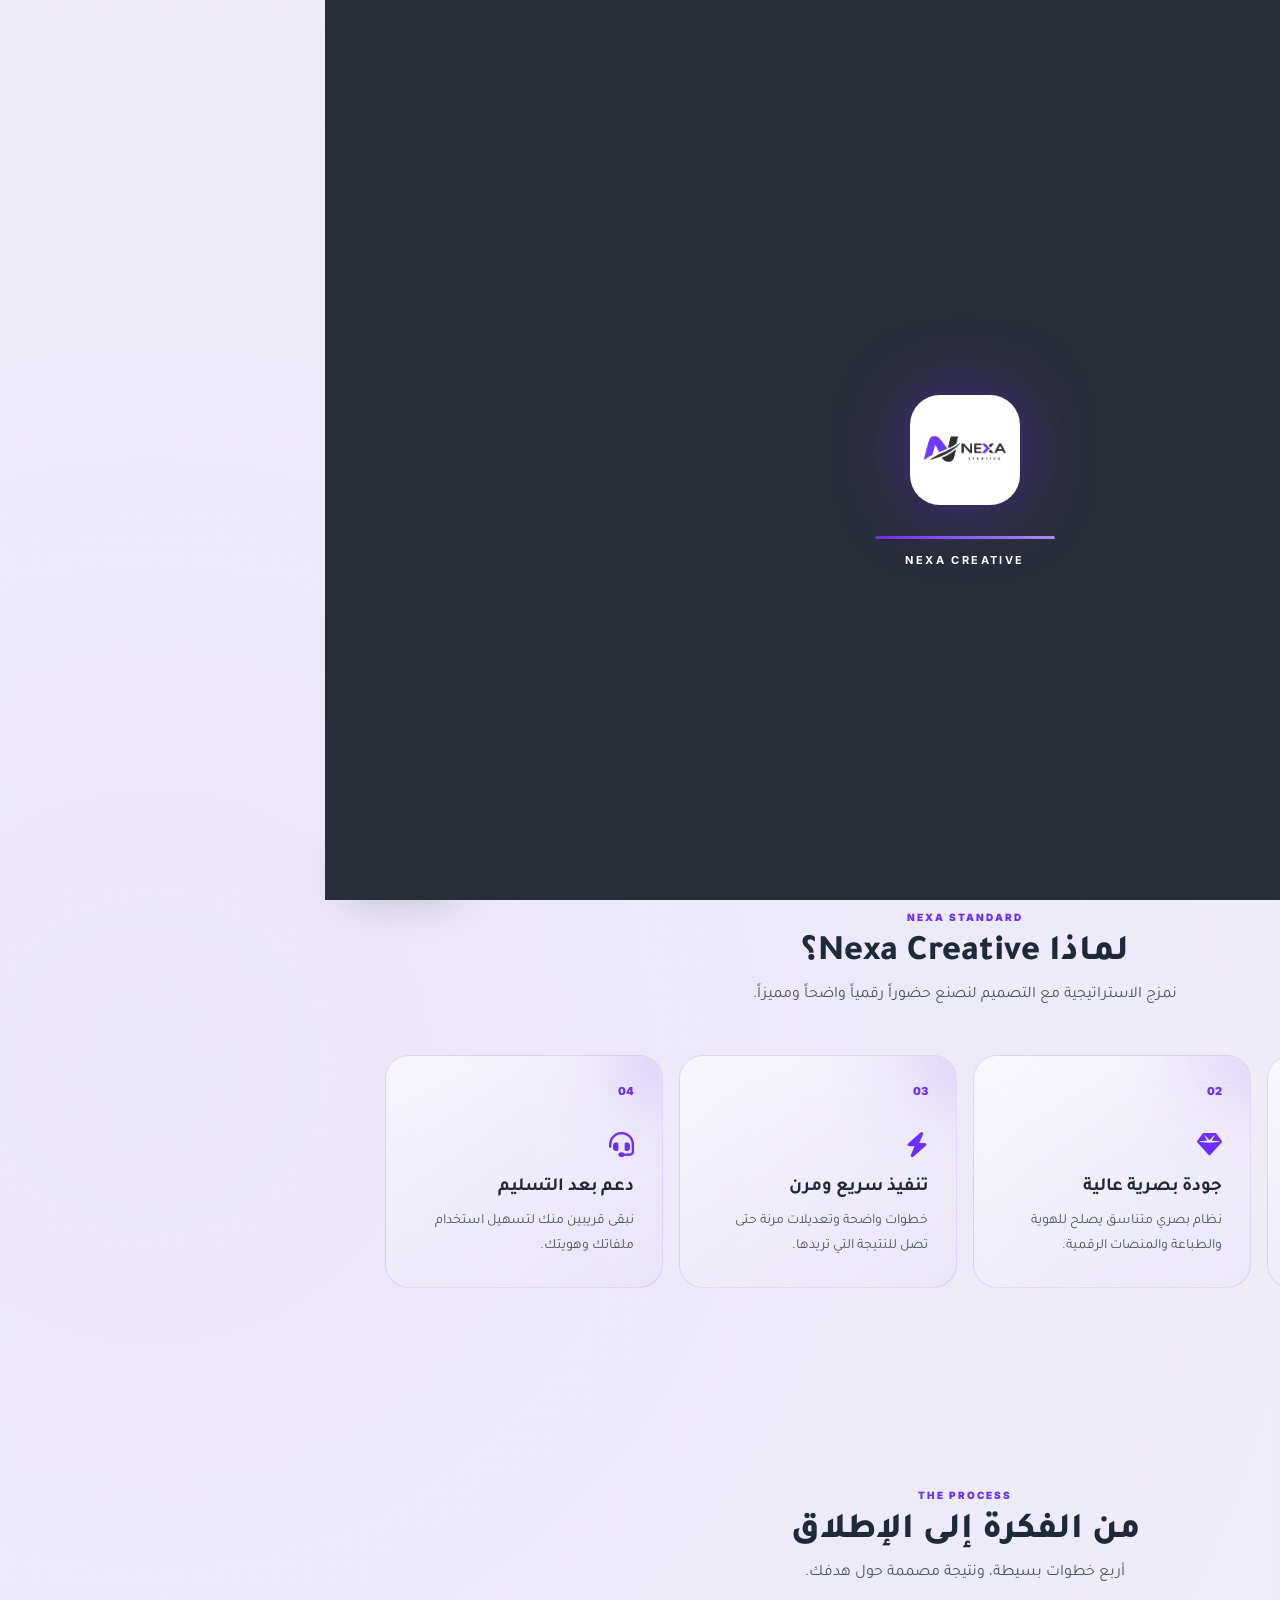
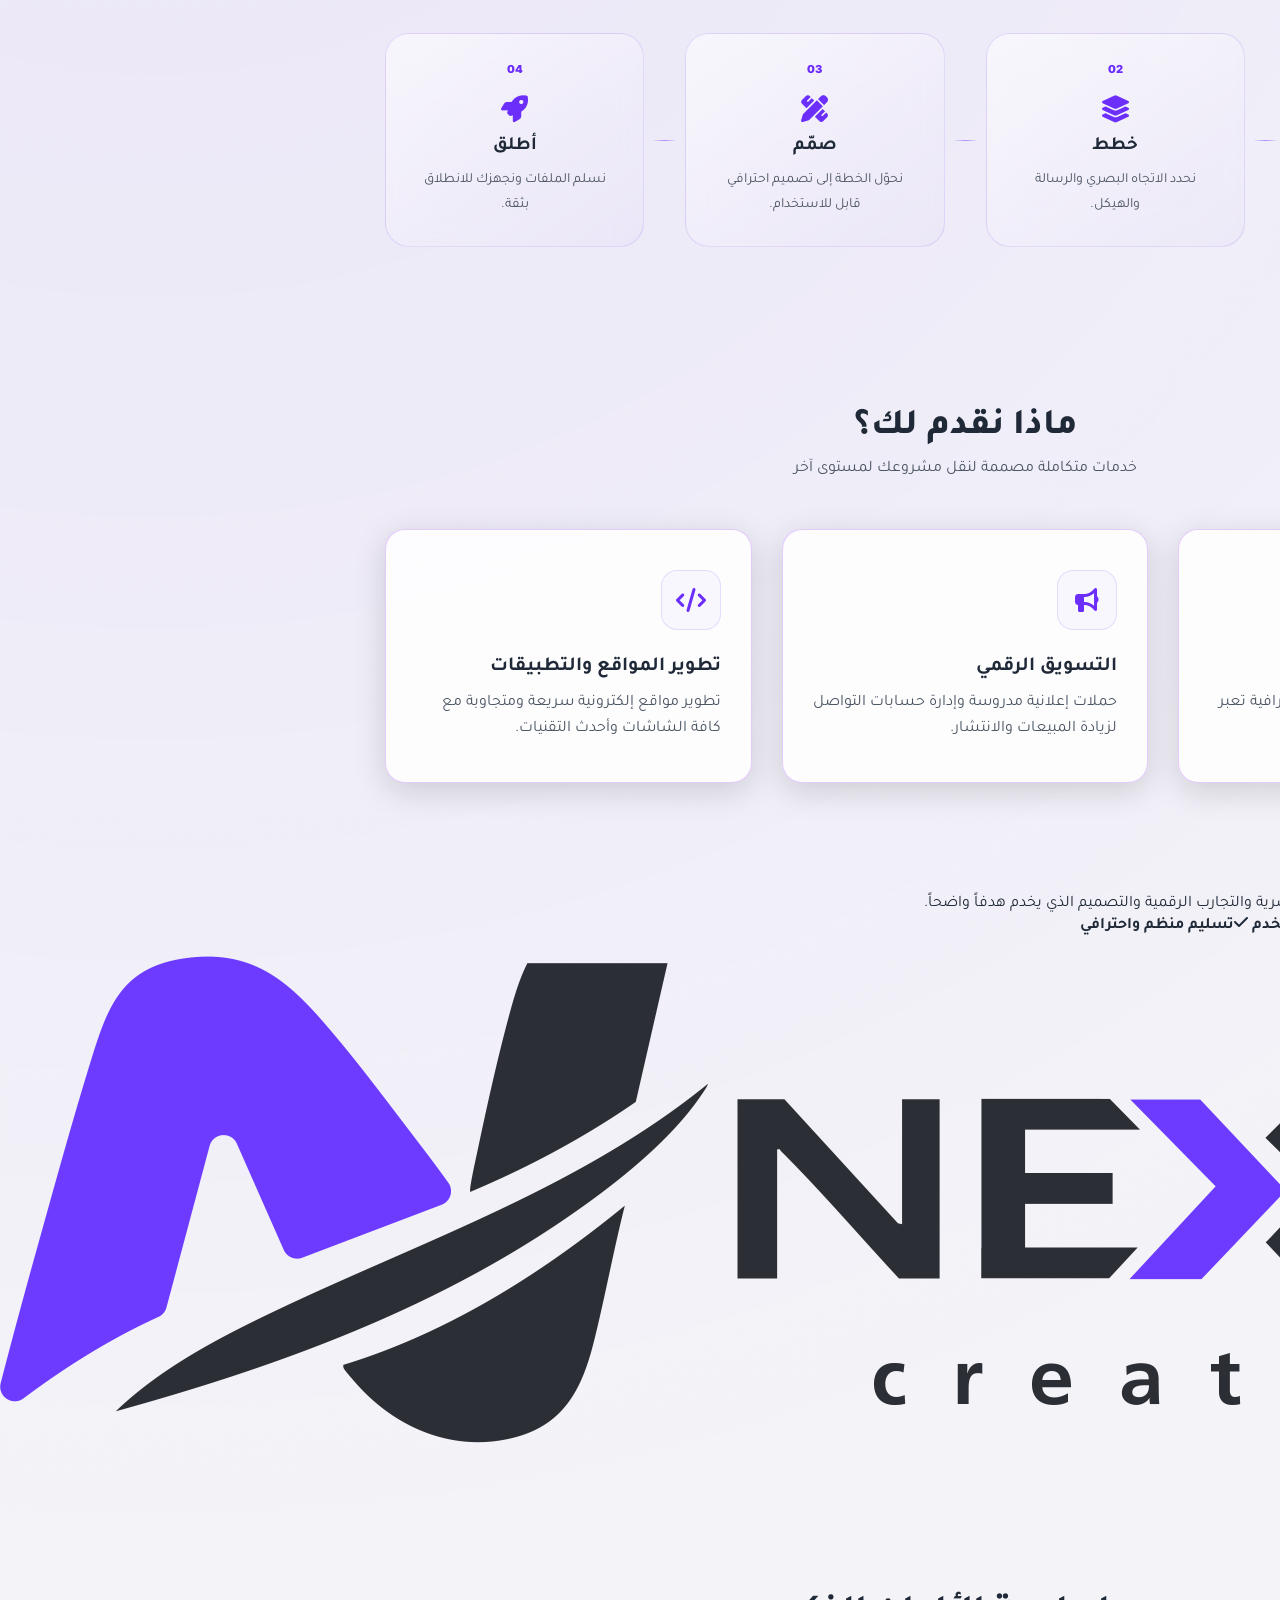
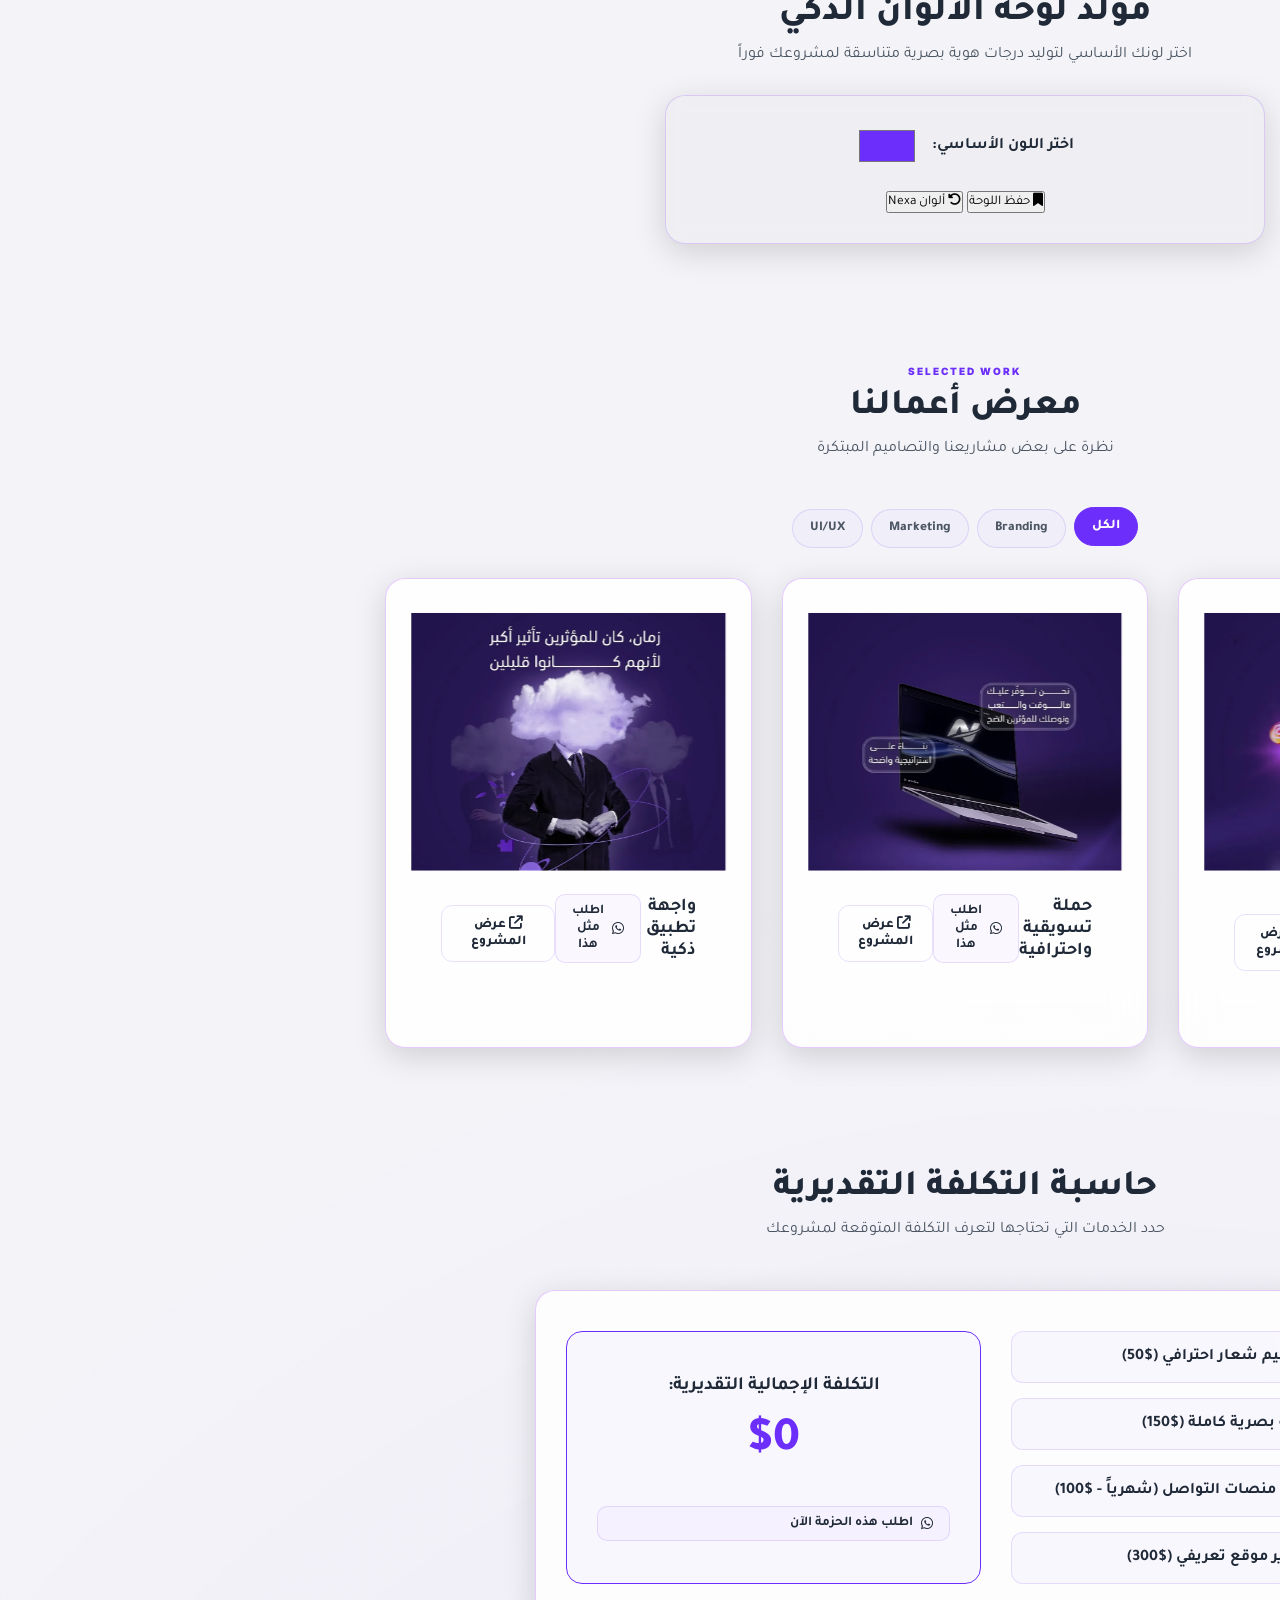
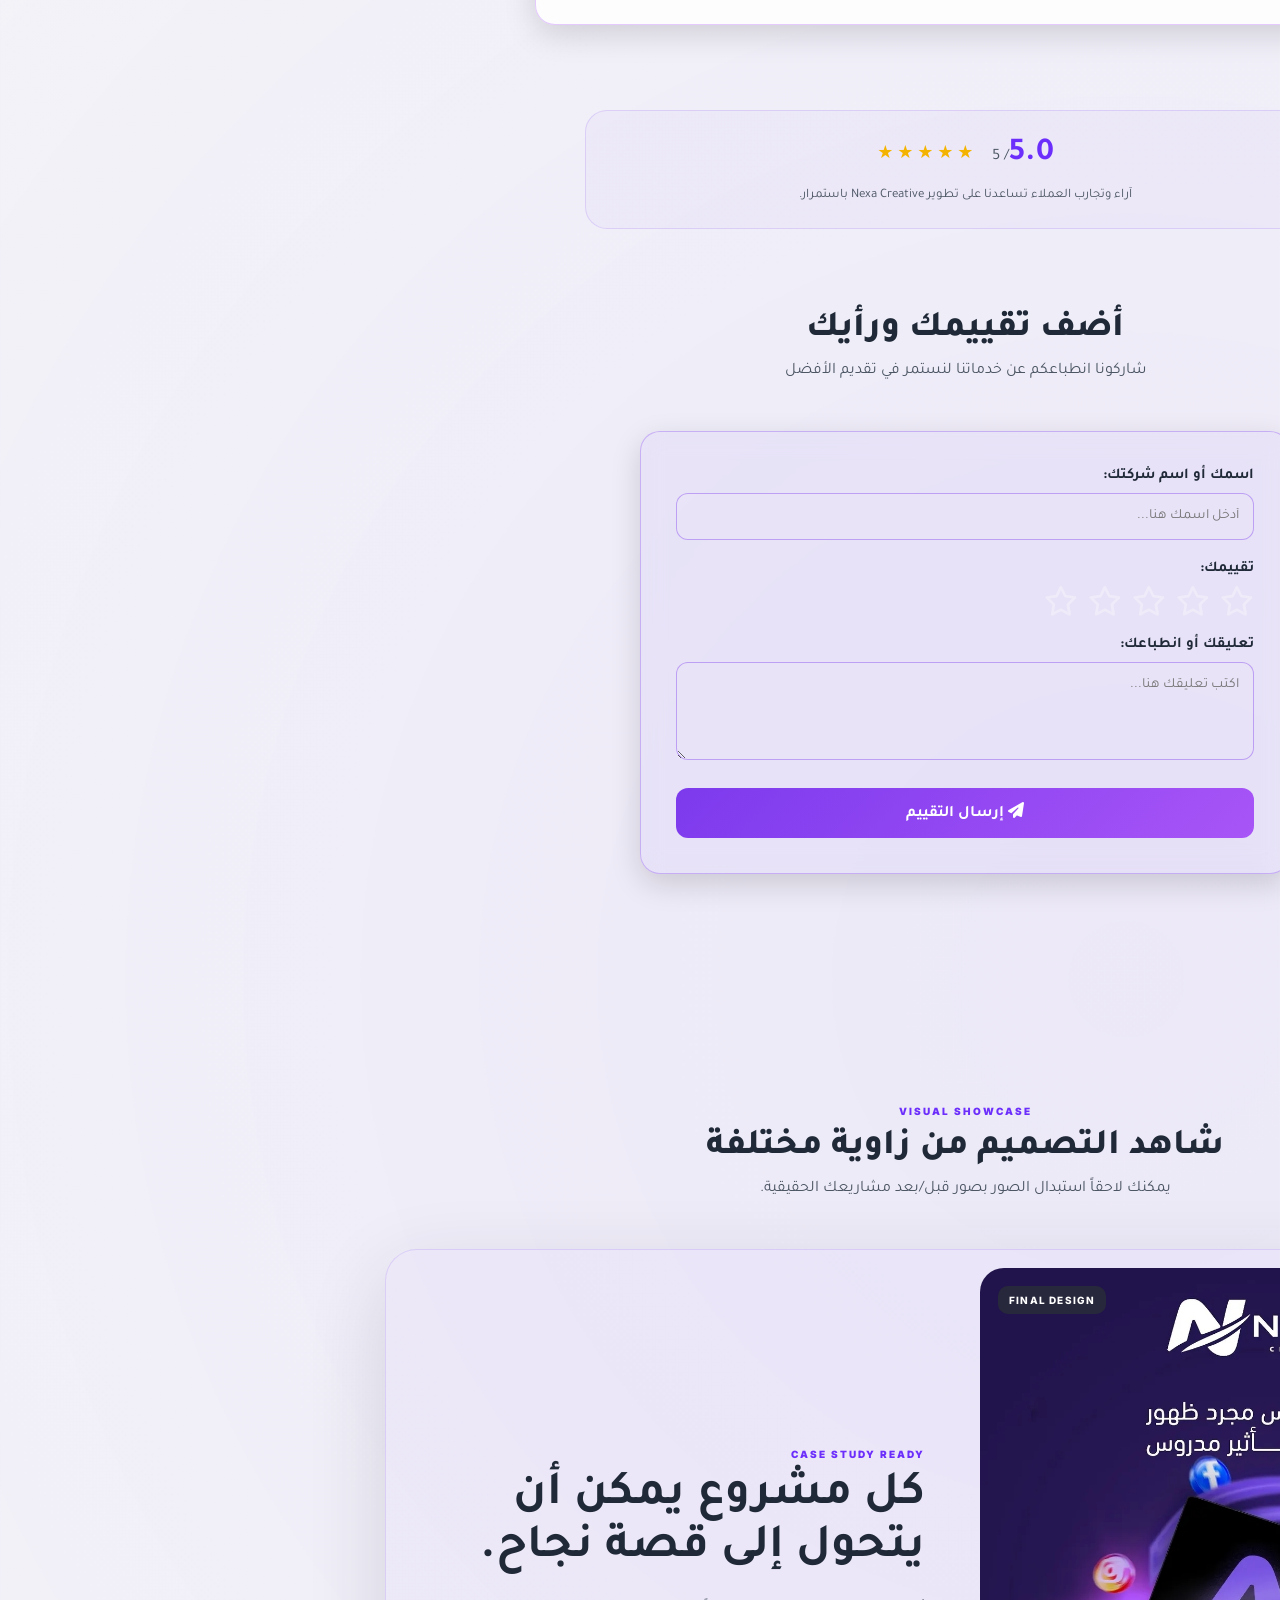
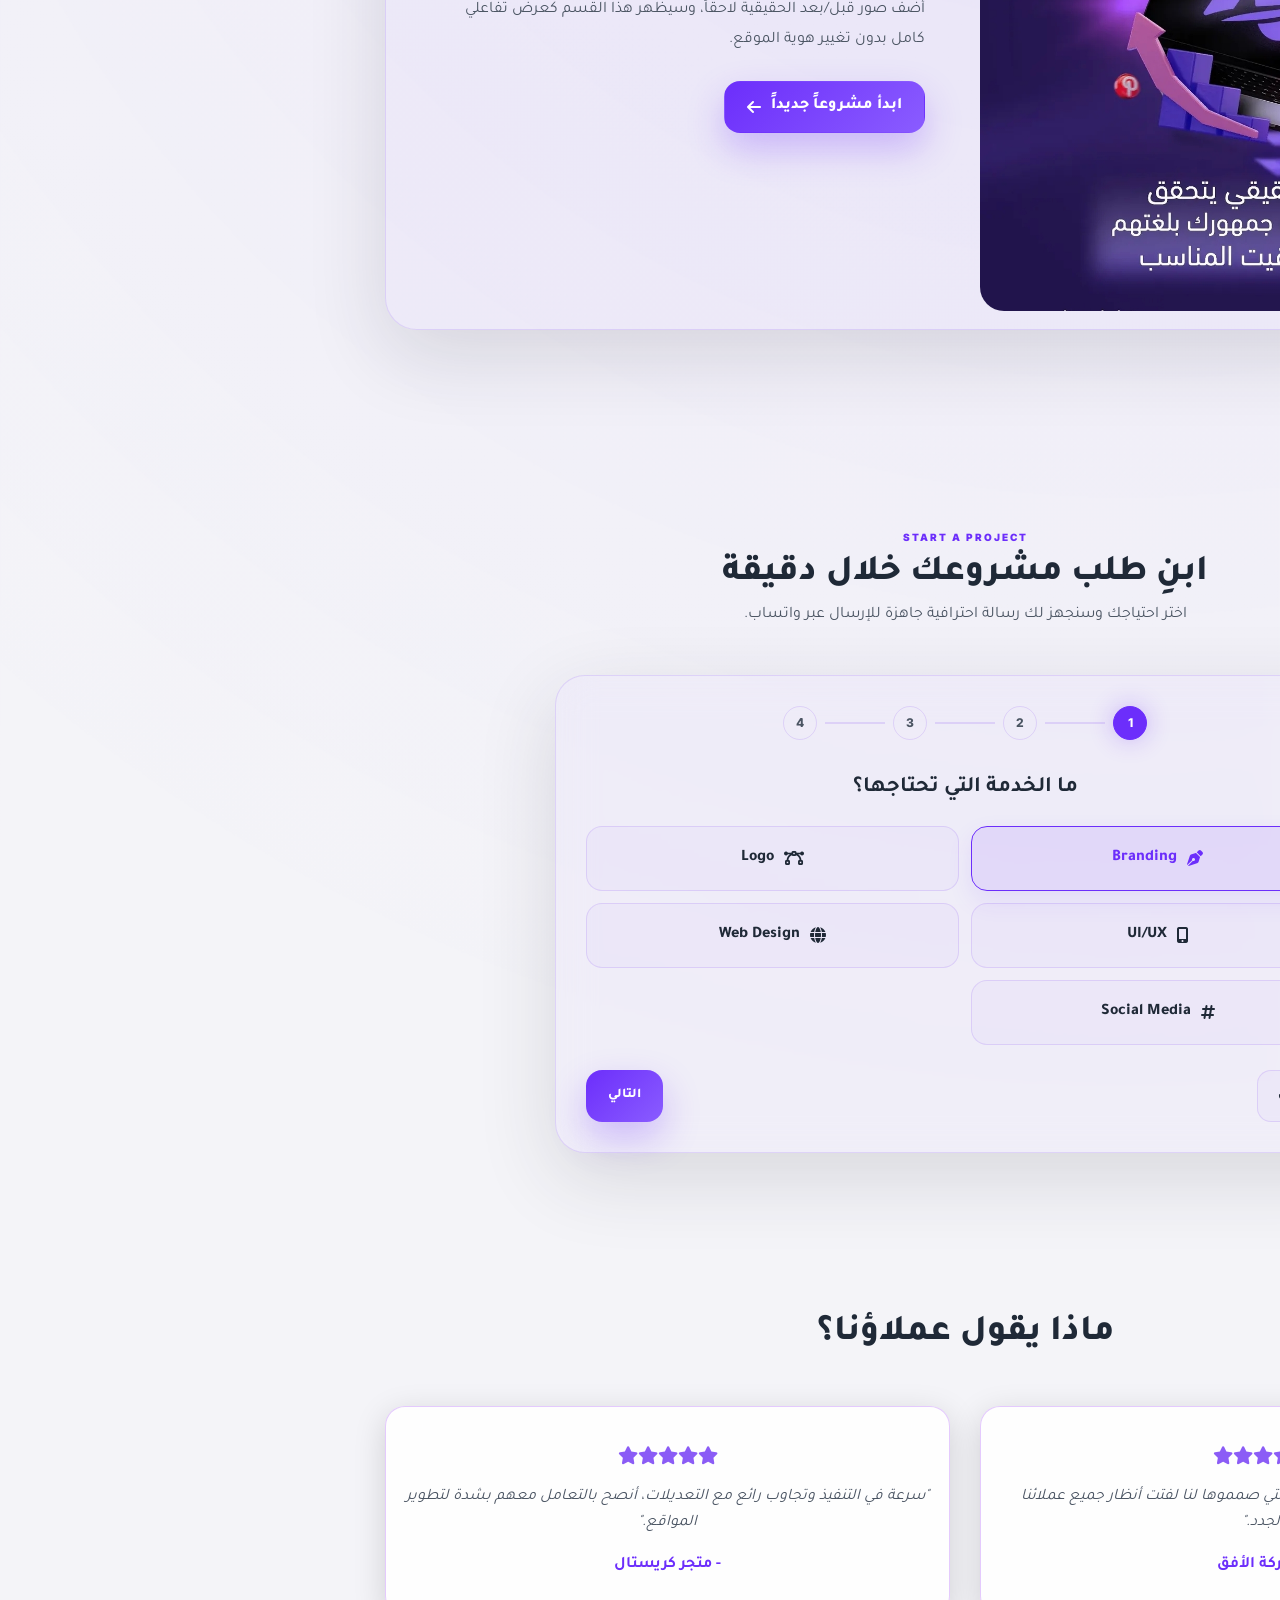
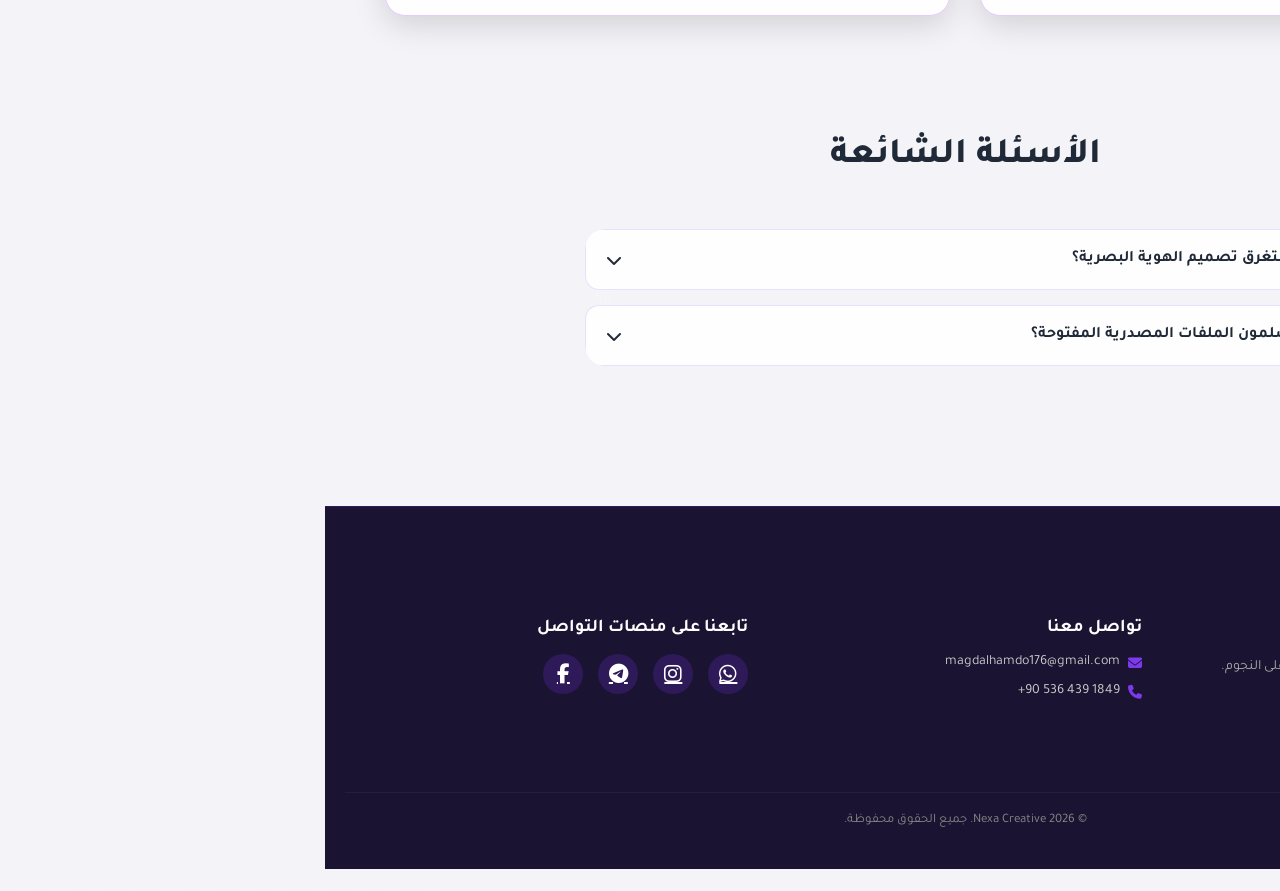
==== commit f0fd0fb8: "Update index.html" ====
--- a/index.html
+++ b/index.html
@@ -4,19 +4,35 @@
     <meta charset="UTF-8">  
     <meta name="viewport" content="width=device-width, initial-scale=1.0">  
     <meta name="color-scheme" content="light dark">  
-    <title>Nexa Creative - حلول إبداعية متكاملة</title>
+    <title>Nexa Creative — Creative Design & Digital Experiences</title>
+    <meta name="description" content="Nexa Creative — تصميم الهوية البصرية، المواقع، UI/UX والتسويق الرقمي بأسلوب إبداعي حديث.">
+    <meta name="theme-color" content="#6C2EFB">
   
     <link rel="preconnect" href="https://fonts.googleapis.com">  
     <link rel="preconnect" href="https://fonts.gstatic.com" crossorigin>  
     <link href="https://fonts.googleapis.com/css2?family=Inter:wght@400;500;600;700&family=Tajawal:wght@400;500;700;800&display=swap" rel="stylesheet">  
-    <link rel="stylesheet" href="https://cdnjs.cloudflare.com/ajax/libs/font-awesome/6.4.0/css/all.min.css">  
+    <link rel="stylesheet" href="https://cdnjs.cloudflare.com/ajax/libs/font-awesome/6.4.0/css/all.min.css">
+    <script src="https://unpkg.com/lucide@latest"></script>  
+    <script>
+        // Nexa Creative: الوضع النهاري هو الافتراضي، مع احترام الوضع المحفوظ سابقًا
+        (function () {
+            try {
+                const savedTheme = localStorage.getItem('nexa_theme');
+                document.documentElement.setAttribute('data-theme', savedTheme === 'dark' ? 'dark' : 'light');
+            } catch (e) {
+                document.documentElement.setAttribute('data-theme', 'light');
+            }
+        })();
+    </script>
     <link rel="stylesheet" href="style.css">  
 <link rel="icon" type="image/png" href="favicon-nexa.png">
 <link rel="apple-touch-icon" href="favicon-nexa.png">
 <meta name="google-site-verification" content="Dfq3WUDvUzzjn2tElMLy4NmoVY22bQ9aEWOqh7widXQ" />
   
 </head>  
-<body> 
+<body>
+<div class="page-loader" id="pageLoader"><div class="loader-logo"><img src="Logo (1).png" alt="Nexa Creative"></div><div class="loader-bar"><span></span></div><small>NEXA CREATIVE</small></div>
+
         
 <div id="scrollProgressBar"></div>  
 <canvas id="purpleWindCanvas"></canvas>  
@@ -33,7 +49,8 @@
             <li><a href="#about" data-i18n="nav.about">من نحن</a></li>  
             <li><a href="#portfolio" data-i18n="nav.portfolio">أعمالنا</a></li>  
             <li><a href="#pricing" data-i18n="nav.pricing">الأسعار</a></li>  
-            <li><a href="#faq" data-i18n="nav.faq">الأسئلة</a></li>  
+            <li><a href="#faq" data-i18n="nav.faq">الأسئلة</a></li>
+            <li><a href="#contact" data-i18n="nav.contact">تواصل معنا</a></li>  
         </ul>  
         <div class="nav-actions">  
             <div class="lang-selector">  
@@ -44,19 +61,81 @@
                     <option value="tr">Türkçe</option>  
                 </select>  
             </div>  
-            <button class="theme-toggle-btn" id="themeToggle" title="تغيير المظهر">  
-                <i class="fa-solid fa-sun"></i>  
+            <button class="theme-toggle-btn" id="themeToggle" title="تغيير المظهر">
+                <i class="fa-solid fa-sun"></i>
+            </button>
+            <button class="mobile-menu-btn" id="mobileMenuBtn" aria-label="Menu" aria-expanded="false">
+                <i class="fa-solid fa-bars"></i>
             </button>  
         </div>  
     </div>  
 </header>  
 
     
-<section class="glass-hero-section">
+<section class="glass-hero-section premium-hero" id="home">
     <div class="hero-content">
-        <div class="badge" data-i18n="hero.badge">✨ حلول إبداعية متكاملة</div>  
-        <h1 data-i18n="hero.title">نصنع <span>التأثير والتألق</span> لعلامتك التجارية</h1>  
-        <p data-i18n="hero.desc">نساعدك على النمو والتوسع بأساليب تسويقية وتصاميم حديثة ومبتكرة تناسب تطلعاتك.</p>
+        <div class="badge" data-i18n="hero.badge">✦ Nexa Creative — حلول إبداعية متكاملة</div>
+        <h1 data-i18n="hero.title">نصنع <span>التأثير والتألق</span> لعلامتك التجارية</h1>
+        <p data-i18n="hero.desc">نحوّل الأفكار إلى هويات وتجارب رقمية تترك انطباعاً لا يُنسى.</p>
+        <div class="hero-actions">
+            <a href="#project" class="premium-btn primary magnetic" data-i18n="hero.start">ابدأ مشروعك <i class="fa-solid fa-arrow-left"></i></a>
+            <a href="#portfolio" class="premium-btn ghost magnetic" data-i18n="hero.work">شاهد أعمالنا <i class="fa-solid fa-arrow-down"></i></a>
+        </div>
+        <div class="hero-proof">
+            <div><strong class="counter" data-target="25">0</strong><span data-i18n="hero.stat1">+ مشروع</span></div>
+            <div><strong class="counter" data-target="15">0</strong><span data-i18n="hero.stat2">+ هوية</span></div>
+            <div><strong class="counter" data-target="98">0</strong><span data-i18n="hero.stat3">% رضا</span></div>
+        </div>
+    </div>
+    <div class="hero-visual" aria-hidden="true">
+        <div class="hero-orbit orbit-one"></div>
+        <div class="hero-orbit orbit-two"></div>
+        <div class="hero-logo-card">
+            <img src="Logo (1).png" alt="">
+            <span>NEXA</span>
+            <small>CREATIVE STUDIO</small>
+        </div>
+        <div class="float-chip chip-one"><i class="fa-solid fa-pen-nib"></i> Branding</div>
+        <div class="float-chip chip-two"><i class="fa-solid fa-code"></i> Digital</div>
+        <div class="float-chip chip-three"><i class="fa-solid fa-wand-magic-sparkles"></i> Creative</div>
+    </div>
+</section>
+
+<div class="service-marquee" aria-label="Nexa Creative services">
+    <div class="marquee-track">
+        <span>BRANDING</span><b>✦</b><span>LOGO DESIGN</span><b>✦</b><span>UI/UX</span><b>✦</b><span>WEB DESIGN</span><b>✦</b><span>SOCIAL MEDIA</span><b>✦</b><span>MOTION</span><b>✦</b>
+        <span>BRANDING</span><b>✦</b><span>LOGO DESIGN</span><b>✦</b><span>UI/UX</span><b>✦</b><span>WEB DESIGN</span><b>✦</b><span>SOCIAL MEDIA</span><b>✦</b><span>MOTION</span><b>✦</b>
+    </div>
+</div>
+
+<section class="why-nexa">
+    <div class="section-head">
+        <span class="eyebrow">NEXA STANDARD</span>
+        <h2 data-i18n="why.title">لماذا Nexa Creative؟</h2>
+        <p data-i18n="why.subtitle">نمزج الاستراتيجية مع التصميم لنصنع حضوراً رقمياً واضحاً ومميزاً.</p>
+    </div>
+    <div class="why-grid">
+        <article class="why-card"><span>01</span><i class="fa-solid fa-lightbulb"></i><h3 data-i18n="why.w1">فكرة قبل الشكل</h3><p data-i18n="why.d1">كل تفصيل بصري له هدف ورسالة، وليس مجرد زينة.</p></article>
+        <article class="why-card"><span>02</span><i class="fa-solid fa-gem"></i><h3 data-i18n="why.w2">جودة بصرية عالية</h3><p data-i18n="why.d2">نظام بصري متناسق يصلح للهوية والطباعة والمنصات الرقمية.</p></article>
+        <article class="why-card"><span>03</span><i class="fa-solid fa-bolt"></i><h3 data-i18n="why.w3">تنفيذ سريع ومرن</h3><p data-i18n="why.d3">خطوات واضحة وتعديلات مرنة حتى تصل للنتيجة التي تريدها.</p></article>
+        <article class="why-card"><span>04</span><i class="fa-solid fa-headset"></i><h3 data-i18n="why.w4">دعم بعد التسليم</h3><p data-i18n="why.d4">نبقى قريبين منك لتسهيل استخدام ملفاتك وهويتك.</p></article>
+    </div>
+</section>
+
+<section class="process-sec">
+    <div class="section-head">
+        <span class="eyebrow">THE PROCESS</span>
+        <h2 data-i18n="process.title">من الفكرة إلى الإطلاق</h2>
+        <p data-i18n="process.subtitle">أربع خطوات بسيطة، ونتيجة مصممة حول هدفك.</p>
+    </div>
+    <div class="process-grid">
+        <div class="process-step"><div class="step-num">01</div><i class="fa-solid fa-compass"></i><h3 data-i18n="process.p1">اكتشف</h3><p data-i18n="process.d1">نفهم مشروعك وجمهورك واحتياجك الحقيقي.</p></div>
+        <div class="process-line"></div>
+        <div class="process-step"><div class="step-num">02</div><i class="fa-solid fa-layer-group"></i><h3 data-i18n="process.p2">خطط</h3><p data-i18n="process.d2">نحدد الاتجاه البصري والرسالة والهيكل.</p></div>
+        <div class="process-line"></div>
+        <div class="process-step"><div class="step-num">03</div><i class="fa-solid fa-pen-ruler"></i><h3 data-i18n="process.p3">صمّم</h3><p data-i18n="process.d3">نحوّل الخطة إلى تصميم احترافي قابل للاستخدام.</p></div>
+        <div class="process-line"></div>
+        <div class="process-step"><div class="step-num">04</div><i class="fa-solid fa-rocket"></i><h3 data-i18n="process.p4">أطلق</h3><p data-i18n="process.d4">نسلم الملفات ونجهزك للانطلاق بثقة.</p></div>
     </div>
 </section>
 
@@ -86,31 +165,61 @@
     </div>  
 </section>  
 
+<section id="about" class="about-nexa">
+    <div class="about-glass">
+        <div class="about-copy">
+            <span class="eyebrow">ABOUT NEXA</span>
+            <h2 data-i18n="about.title">نصمم حضورك، لا مجرد صورة.</h2>
+            <p data-i18n="about.desc">Nexa Creative استوديو إبداعي يركز على الهوية البصرية والتجارب الرقمية والتصميم الذي يخدم هدفاً واضحاً.</p>
+            <div class="about-points">
+                <span><i class="fa-solid fa-check"></i><b data-i18n="about.p1">هوية قابلة للتوسع</b></span>
+                <span><i class="fa-solid fa-check"></i><b data-i18n="about.p2">تصميم يركز على المستخدم</b></span>
+                <span><i class="fa-solid fa-check"></i><b data-i18n="about.p3">تسليم منظم واحترافي</b></span>
+            </div>
+        </div>
+        <div class="about-mark">
+            <img src="Logo (1).png" alt="Nexa Creative">
+            <strong>NEXA</strong><small>CREATIVE</small>
+        </div>
+    </div>
+</section>
+
 <!-- قسم توليد لوحة الألوان الذكية -->  
 <section class="palette-generator-sec" style="padding: 60px 20px; text-align: center;">  
     <div class="section-head" style="margin-bottom: 30px;">  
-        <h2>مولد لوحة الألوان الذكي</h2>  
-        <p>اختر لونك الأساسي لتوليد درجات هوية بصرية متناسقة لمشروعك فوراً</p>  
+        <h2 data-i18n="palette.title">مولد لوحة الألوان الذكي</h2>  
+        <p data-i18n="palette.subtitle">اختر لونك الأساسي لتوليد درجات هوية بصرية متناسقة لمشروعك فوراً</p>  
     </div>  
       
     <div class="palette-box" style="max-width: 600px; margin: 0 auto; background: rgba(0, 0, 0, 0.02); backdrop-filter: blur(10px); padding: 30px; border-radius: 20px; border: 1px solid rgba(124, 58, 237, 0.2);">  
         <div style="margin-bottom: 20px; display: flex; justify-content: center; align-items: center; gap: 15px;">  
-            <label for="baseColorPicker" style="font-weight: bold;">اختر اللون الأساسي:</label>  
-            <input type="color" id="baseColorPicker" value="#7c3aed" style="width: 60px; height: 40px; border: none; border-radius: 8px; cursor: pointer; background: none;">  
+            <label for="baseColorPicker" style="font-weight: bold;" data-i18n="palette.choose">اختر اللون الأساسي:</label>  
+            <input type="color" id="baseColorPicker" value="#6c2efb" style="width: 60px; height: 40px; border: none; border-radius: 8px; cursor: pointer; background: none;">  
         </div>  
           
-        <div id="paletteColorsContainer" style="display: grid; grid-template-columns: repeat(auto-fit, minmax(90px, 1fr)); gap: 15px; margin-top: 25px;"></div>  
+        <div id="paletteColorsContainer" style="display: grid; grid-template-columns: repeat(auto-fit, minmax(90px, 1fr)); gap: 15px; margin-top: 25px;"></div>
+        <div class="palette-actions">
+            <button type="button" id="savePaletteBtn" class="palette-action-btn"><i class="fa-solid fa-bookmark"></i> <span data-i18n="palette.save">حفظ اللوحة</span></button>
+            <button type="button" id="resetPaletteBtn" class="palette-action-btn"><i class="fa-solid fa-rotate-left"></i> <span data-i18n="palette.reset">ألوان Nexa</span></button>
+        </div>  
     </div>  
 </section>  
   
 <!-- قسم معرض الأعمال -->  
 <section id="portfolio" class="portfolio">  
-    <div class="section-head">  
-        <h2 data-i18n="portfolio.title">معرض أعمالنا</h2>  
-        <p data-i18n="portfolio.subtitle">نظرة على بعض مشاريعنا والتصاميم المبتكرة</p>  
-    </div>  
-    <div class="portfolio-grid">  
-        <div class="portfolio-card tilt-card">  
+    <div class="section-head">
+        <span class="eyebrow">SELECTED WORK</span>
+        <h2 data-i18n="portfolio.title">معرض أعمالنا</h2>
+        <p data-i18n="portfolio.subtitle">نظرة على بعض مشاريعنا والتصاميم المبتكرة</p>
+    </div>
+    <div class="portfolio-filters" role="tablist" aria-label="Portfolio filters">
+        <button class="portfolio-filter active" data-filter="all" data-i18n="portfolio.all">الكل</button>
+        <button class="portfolio-filter" data-filter="branding" data-i18n="portfolio.branding">Branding</button>
+        <button class="portfolio-filter" data-filter="marketing" data-i18n="portfolio.marketing">Marketing</button>
+        <button class="portfolio-filter" data-filter="uiux" data-i18n="portfolio.uiux">UI/UX</button>
+    </div>
+    <div class="portfolio-grid">
+        <div class="portfolio-card tilt-card" data-category="branding">  
             <div class="portfolio-img" onclick="openLightbox('work1.jpg', 'تصميم هوية بصرية متكاملة')">  
                 <img src="work1.jpg" alt="تصميم هوية بصرية متكاملة">  
                 <div class="zoom-overlay"><i class="fa-solid fa-expand"></i><span data-i18n="portfolio.zoom">تكبير التصميم</span></div>  
@@ -119,11 +228,14 @@
                 <h4>تصميم هوية بصرية متكاملة</h4>  
                 <button class="btn-order-card" onclick="openOrderModal('تصميم هوية بصرية متكاملة')">  
                     <i class="fa-brands fa-whatsapp"></i> <span data-i18n="portfolio.order_btn">اطلب مثل هذا</span>  
-                </button>  
-            </div>  
-        </div>  
-
-        <div class="portfolio-card tilt-card">  
+                </button>
+                <button class="case-study-btn" onclick="openCaseStudy(this)" data-image="work1.jpg" data-title="تصميم هوية بصرية متكاملة" data-category="Branding">
+                    <i class="fa-solid fa-arrow-up-right-from-square"></i> <span data-i18n="portfolio.case">عرض المشروع</span>
+                </button>
+            </div>
+        </div>  
+
+        <div class="portfolio-card tilt-card" data-category="marketing">
             <div class="portfolio-img" onclick="openLightbox('work2.jpg', 'حملة تسويقية واحترافية')">  
                 <img src="work2.jpg" alt="حملة تسويقية واحترافية">  
                 <div class="zoom-overlay"><i class="fa-solid fa-expand"></i><span data-i18n="portfolio.zoom">تكبير التصميم</span></div>  
@@ -132,11 +244,14 @@
                 <h4>حملة تسويقية واحترافية</h4>  
                 <button class="btn-order-card" onclick="openOrderModal('حملة تسويقية واحترافية')">  
                     <i class="fa-brands fa-whatsapp"></i> <span data-i18n="portfolio.order_btn">اطلب مثل هذا</span>  
-                </button>  
-            </div>  
-        </div>  
-
-        <div class="portfolio-card tilt-card">  
+                </button>
+                <button class="case-study-btn" onclick="openCaseStudy(this)" data-image="work2.jpg" data-title="حملة تسويقية واحترافية" data-category="Marketing">
+                    <i class="fa-solid fa-arrow-up-right-from-square"></i> <span data-i18n="portfolio.case">عرض المشروع</span>
+                </button>
+            </div>
+        </div>  
+
+        <div class="portfolio-card tilt-card" data-category="uiux">
             <div class="portfolio-img" onclick="openLightbox('work3.jpg', 'واجهة تطبيق ذكية')">  
                 <img src="work3.jpg" alt="واجهة تطبيق ذكية">  
                 <div class="zoom-overlay"><i class="fa-solid fa-expand"></i><span data-i18n="portfolio.zoom">تكبير التصميم</span></div>  
@@ -145,12 +260,16 @@
                 <h4>واجهة تطبيق ذكية</h4>  
                 <button class="btn-order-card" onclick="openOrderModal('واجهة تطبيق ذكية')">  
                     <i class="fa-brands fa-whatsapp"></i> <span data-i18n="portfolio.order_btn">اطلب مثل هذا</span>  
-                </button>  
-            </div>  
-        </div>  
-    </div>  
+                </button>
+                <button class="case-study-btn" onclick="openCaseStudy(this)" data-image="work3.jpg" data-title="واجهة تطبيق ذكية" data-category="UI/UX">
+                    <i class="fa-solid fa-arrow-up-right-from-square"></i> <span data-i18n="portfolio.case">عرض المشروع</span>
+                </button>
+            </div>
+        </div>
+    </div>
 </section>  
-
+                                                                                                                                                                   
+  
 <!-- حاسبة الأسعار التفاعلية -->  
 <section id="pricing" class="calculator-sec">  
     <div class="section-head">  
@@ -186,23 +305,29 @@
     </div>  
 </section>  
 <!-- قسم إضافة تقييم وتعليق جديد -->
+<section class="review-summary">
+    <div><strong id="averageRating">5.0</strong><span>/ 5</span></div>
+    <div class="summary-stars">★★★★★</div>
+    <p data-i18n="reviews.summary">آراء وتجارب العملاء تساعدنا على تطوير Nexa Creative باستمرار.</p>
+</section>
+
 <section id="add-review" class="add-review-sec">
     <div class="section-head">
-        <h2>أضف تقييمك ورأيك</h2>
-        <p>شاركونا انطباعكم عن خدماتنا لنستمر في تقديم الأفضل</p>
+        <h2 data-i18n="reviews.add_title">أضف تقييمك ورأيك</h2>
+        <p data-i18n="reviews.add_subtitle">شاركونا انطباعكم عن خدماتنا لنستمر في تقديم الأفضل</p>
     </div>
 
     <div class="review-box">
         <form id="reviewForm" onsubmit="submitReview(event)">
             <!-- حقل الاسم -->
             <div class="form-group">
-                <label for="reviewerName">اسمك أو اسم شركتك:</label>
-                <input type="text" id="reviewerName" required placeholder="أدخل اسمك هنا...">
+                <label for="reviewerName" data-i18n="reviews.name_label">اسمك أو اسم شركتك:</label>
+                <input type="text" id="reviewerName" required placeholder="أدخل اسمك هنا..." data-i18n-placeholder="reviews.name_placeholder">
             </div>
 
             <!-- تحديد النجوم -->
             <div class="form-group">
-                <label>تقييمك:</label>
+                <label data-i18n="reviews.rating_label">تقييمك:</label>
                 <div class="star-rating">
                     <i class="fa-star fa-regular star-btn" data-value="1"></i>
                     <i class="fa-star fa-regular star-btn" data-value="2"></i>
@@ -214,12 +339,12 @@
 
             <!-- حقل التعليق -->
             <div class="form-group">
-                <label for="reviewerComment">تعليقك أو انطباعك:</label>
-                <textarea id="reviewerComment" rows="4" required placeholder="اكتب تعليقك هنا..."></textarea>
+                <label for="reviewerComment" data-i18n="reviews.comment_label">تعليقك أو انطباعك:</label>
+                <textarea id="reviewerComment" rows="4" required placeholder="اكتب تعليقك هنا..." data-i18n-placeholder="reviews.comment_placeholder"></textarea>
             </div>
 
             <button type="submit" class="btn-submit-review">
-                <i class="fa-solid fa-paper-plane"></i> إرسال التقييم
+                <i class="fa-solid fa-paper-plane"></i> <span data-i18n="reviews.submit">إرسال التقييم</span>
             </button>
         </form>
     </div>
@@ -230,6 +355,77 @@
     </div>
 </section>
     
+<!-- مقارنة بصرية اختيارية -->
+<section class="comparison-sec">
+    <div class="section-head">
+        <span class="eyebrow">VISUAL SHOWCASE</span>
+        <h2 data-i18n="compare.title">شاهد التصميم من زاوية مختلفة</h2>
+        <p data-i18n="compare.subtitle">يمكنك لاحقاً استبدال الصور بصور قبل/بعد مشاريعك الحقيقية.</p>
+    </div>
+    <div class="comparison-card">
+        <div class="comparison-media">
+            <img src="work1.jpg" alt="Nexa Creative project">
+            <div class="comparison-label" data-i18n="compare.after">FINAL DESIGN</div>
+        </div>
+        <div class="comparison-copy">
+            <span class="eyebrow">CASE STUDY READY</span>
+            <h3 data-i18n="compare.heading">كل مشروع يمكن أن يتحول إلى قصة نجاح.</h3>
+            <p data-i18n="compare.desc">أضف صور قبل/بعد الحقيقية لاحقاً، وسيظهر هذا القسم كعرض تفاعلي كامل بدون تغيير هوية الموقع.</p>
+            <a href="#project" class="premium-btn primary magnetic" data-i18n="compare.cta">ابدأ مشروعاً جديداً <i class="fa-solid fa-arrow-left"></i></a>
+        </div>
+    </div>
+</section>
+
+<section id="project" class="project-wizard-sec">
+    <div class="section-head">
+        <span class="eyebrow">START A PROJECT</span>
+        <h2 data-i18n="wizard.title">ابنِ طلب مشروعك خلال دقيقة</h2>
+        <p data-i18n="wizard.subtitle">اختر احتياجك وسنجهز لك رسالة احترافية جاهزة للإرسال عبر واتساب.</p>
+    </div>
+    <div class="wizard-shell">
+        <div class="wizard-progress"><span class="wizard-dot active">1</span><i></i><span class="wizard-dot">2</span><i></i><span class="wizard-dot">3</span><i></i><span class="wizard-dot">4</span></div>
+        <form id="projectWizard">
+            <div class="wizard-step active" data-step="1">
+                <h3 data-i18n="wizard.step1">ما الخدمة التي تحتاجها؟</h3>
+                <div class="wizard-options">
+                    <label><input type="radio" name="service" value="Branding" checked><span><i class="fa-solid fa-pen-nib"></i> Branding</span></label>
+                    <label><input type="radio" name="service" value="Logo"><span><i class="fa-solid fa-bezier-curve"></i> Logo</span></label>
+                    <label><input type="radio" name="service" value="UI/UX"><span><i class="fa-solid fa-mobile-screen-button"></i> UI/UX</span></label>
+                    <label><input type="radio" name="service" value="Web Design"><span><i class="fa-solid fa-globe"></i> Web Design</span></label>
+                    <label><input type="radio" name="service" value="Social Media"><span><i class="fa-solid fa-hashtag"></i> Social Media</span></label>
+                </div>
+            </div>
+            <div class="wizard-step" data-step="2">
+                <h3 data-i18n="wizard.step2">ما الميزانية التقريبية؟</h3>
+                <div class="wizard-options budget-options">
+                    <label><input type="radio" name="budget" value="$50 - $150" checked><span>$50 — $150</span></label>
+                    <label><input type="radio" name="budget" value="$150 - $300"><span>$150 — $300</span></label>
+                    <label><input type="radio" name="budget" value="$300 - $600"><span>$300 — $600</span></label>
+                    <label><input type="radio" name="budget" value="$600+"><span>$600+</span></label>
+                </div>
+            </div>
+            <div class="wizard-step" data-step="3">
+                <h3 data-i18n="wizard.step3">متى تريد التسليم؟</h3>
+                <div class="wizard-options budget-options">
+                    <label><input type="radio" name="timeline" value="خلال أسبوع" checked><span data-i18n="wizard.week">خلال أسبوع</span></label>
+                    <label><input type="radio" name="timeline" value="1 - 2 أسبوع"><span data-i18n="wizard.two">1 — 2 أسبوع</span></label>
+                    <label><input type="radio" name="timeline" value="مرن"><span data-i18n="wizard.flex">موعد مرن</span></label>
+                </div>
+            </div>
+            <div class="wizard-step" data-step="4">
+                <h3 data-i18n="wizard.step4">أخبرنا عن فكرتك</h3>
+                <textarea id="wizardDetails" rows="5" placeholder="اكتب التفاصيل، رابط الحساب، اسم العلامة، أو أي ملاحظة مهمة..." data-i18n-placeholder="wizard.placeholder"></textarea>
+                <input id="wizardName" type="text" placeholder="اسمك / اسم المشروع" data-i18n-placeholder="wizard.name">
+            </div>
+            <div class="wizard-actions">
+                <button type="button" class="wizard-prev" disabled data-i18n="wizard.back">السابق</button>
+                <button type="button" class="wizard-next premium-btn primary" data-i18n="wizard.next">التالي</button>
+                <button type="submit" class="wizard-submit premium-btn primary"><i class="fa-brands fa-whatsapp"></i> <span data-i18n="wizard.send">إرسال عبر واتساب</span></button>
+            </div>
+        </form>
+    </div>
+</section>
+
 <!-- آراء العملاء -->  
 <section class="testimonials">  
     <div class="section-head">  
@@ -285,7 +481,7 @@
       
         <!-- طرق التواصل والبريد الإلكتروني -->
         <div class="footer-contact-info" style="flex: 1; min-width: 250px;">
-            <h4 style="color: #fff; font-size: 18px; margin-bottom: 15px;">تواصل معنا</h4>
+            <h4 style="color: #fff; font-size: 18px; margin-bottom: 15px;" data-i18n="footer.contact">تواصل معنا</h4>
             
             <p style="margin-bottom: 12px; font-size: 14px;">
                 <a href="mailto:magdalhamdo176@gmail.com" style="color: #ccc; text-decoration: none; display: flex; align-items: center; gap: 8px;">
@@ -304,7 +500,7 @@
 
         <!-- أزرار وسائل التواصل الاجتماعي -->
         <div class="footer-social" style="flex: 1; min-width: 250px;">
-            <h4 style="color: #fff; font-size: 18px; margin-bottom: 15px;">تابعنا على منصات التواصل</h4>
+            <h4 style="color: #fff; font-size: 18px; margin-bottom: 15px;" data-i18n="footer.social">تابعنا على منصات التواصل</h4>
             <div style="display: flex; gap: 15px; font-size: 20px;">
                 <a href="https://wa.me/905364391849" target="_blank" title="WhatsApp" style="color: #fff; background: rgba(124, 58, 237, 0.2); width: 40px; height: 40px; display: flex; align-items: center; justify-content: center; border-radius: 50%; transition: 0.3s;"><i class="fa-brands fa-whatsapp"></i></a>
                 <a href="https://instagram.com" target="_blank" title="Instagram" style="color: #fff; background: rgba(124, 58, 237, 0.2); width: 40px; height: 40px; display: flex; align-items: center; justify-content: center; border-radius: 50%; transition: 0.3s;"><i class="fa-brands fa-instagram"></i></a>
@@ -316,9 +512,31 @@
     </div>  
     
     <div class="footer-bottom" style="text-align: center; margin-top: 40px; border-top: 1px solid rgba(255, 255, 255, 0.05); padding-top: 20px; color: #888; font-size: 13px;">  
-        <p>© 2026 Nexa Creative. جميع الحقوق محفوظة.</p>  
+        <p>© 2026 Nexa Creative. <span data-i18n="footer.rights">جميع الحقوق محفوظة.</span></p>  
     </div>  
 </footer>
+
+<!-- Nexa Creative AI -->
+<button class="ai-fab magnetic" id="aiFab" aria-label="Nexa Creative AI"><i class="fa-solid fa-wand-magic-sparkles"></i><span>NEXA AI</span></button>
+<aside class="ai-panel" id="aiPanel" aria-hidden="true">
+    <div class="ai-head"><div><strong>NEXA AI</strong><small data-i18n="ai.subtitle">مساعد إبداعي سريع</small></div><button id="aiClose">&times;</button></div>
+    <div class="ai-messages" id="aiMessages"><div class="ai-bubble bot" data-i18n="ai.welcome">اكتب فكرتك وسأقترح لك الاتجاه البصري والخدمات المناسبة.</div></div>
+    <div class="ai-suggestions">
+        <button data-prompt="أريد هوية بصرية لمطعم عصري">مطعم</button>
+        <button data-prompt="أريد هوية لمتجر أزياء">أزياء</button>
+        <button data-prompt="أريد موقعاً احترافياً لشركتي">موقع</button>
+    </div>
+    <form id="aiForm"><input id="aiInput" autocomplete="off" placeholder="اكتب فكرتك..." data-i18n-placeholder="ai.placeholder"><button><i class="fa-solid fa-paper-plane"></i></button></form>
+</aside>
+
+<!-- Case Study Modal -->
+<div class="case-modal" id="caseModal" aria-hidden="true">
+    <div class="case-modal-inner">
+        <button class="case-close" id="caseClose">&times;</button>
+        <div class="case-image"><img id="caseImage" src="" alt=""></div>
+        <div class="case-content"><span id="caseCategory" class="eyebrow"></span><h3 id="caseTitle"></h3><p data-i18n="case.desc">مشروع مختار من أعمال Nexa Creative، قابل للتوسع إلى دراسة حالة كاملة.</p><div class="case-tags"><span>Strategy</span><span>Design</span><span>Delivery</span></div><a href="#project" class="premium-btn primary magnetic" data-i18n="case.cta">أريد مشروعاً مشابهاً</a></div>
+    </div>
+</div>
 
 <!-- النافذة المنبثقة -->  
 <div id="glassModal" class="glass-modal">  
@@ -353,6 +571,8 @@
     </div>  
 </div>  
 
+<button class="back-to-top" id="backToTop" aria-label="Back to top"><i class="fa-solid fa-arrow-up"></i></button>
+
 <!-- زر الواتساب العائم -->  
 <a href="https://wa.me/905364391849" class="whatsapp-float" target="_blank" title="مراسلة NEXA عبر واتساب">  
     <i class="fa-brands fa-whatsapp"></i>  
@@ -361,4 +581,5 @@
 <script src="script.js"></script>
 </body>  
         </html>
-        
+
+    
--- a/style.css
+++ b/style.css
@@ -1147,3 +1147,196 @@
     font-size: 0.9rem;
     margin-bottom: 10px;
 }
+
+
+/* =========================================================
+   NEXA CREATIVE ULTIMATE — Premium Visual Layer
+   Brand colors sampled from official logo:
+   Purple #6C2EFB / Charcoal #292D38
+   ========================================================= */
+:root{
+  --primary:#6C2EFB;
+  --primary-light:#8A5CFF;
+  --primary-dark:#4D1ED4;
+  --nexa-dark:#292D38;
+  --nexa-purple:#6C2EFB;
+  --nexa-soft:#F7F7FB;
+  --neon:rgba(108,46,251,.42);
+  --shadow-premium:0 24px 80px rgba(41,45,56,.14);
+  --ease-premium:cubic-bezier(.16,1,.3,1);
+}
+[data-theme="dark"],html.dark{
+  --nexa-dark:#F4F4F8;
+  --nexa-soft:#11131A;
+}
+html{scroll-padding-top:90px}
+body{
+  background:
+    radial-gradient(circle at 12% 12%, rgba(108,46,251,.08), transparent 28%),
+    radial-gradient(circle at 88% 65%, rgba(108,46,251,.06), transparent 30%),
+    var(--bg-main);
+}
+body::selection{background:var(--primary);color:#fff}
+
+/* loader */
+.page-loader{
+  position:fixed;inset:0;z-index:100000;display:grid;place-items:center;
+  background:#292D38;transition:opacity .7s var(--ease-premium),visibility .7s;
+}
+.page-loader.hide{opacity:0;visibility:hidden;pointer-events:none}
+.loader-logo{
+  width:110px;height:110px;border-radius:30px;background:#fff;padding:14px;
+  box-shadow:0 0 70px rgba(108,46,251,.45);animation:loaderPulse 1.6s infinite;
+}
+.loader-logo img{width:100%;height:100%;object-fit:contain}
+.page-loader small{position:absolute;margin-top:220px;color:#fff;letter-spacing:.22em;font:700 11px Inter,sans-serif}
+.loader-bar{position:absolute;margin-top:175px;width:180px;height:3px;background:rgba(255,255,255,.14);overflow:hidden;border-radius:9px}
+.loader-bar span{display:block;height:100%;width:0;background:linear-gradient(90deg,#6C2EFB,#A98BFF);animation:loaderLine 1.6s ease forwards}
+@keyframes loaderLine{to{width:100%}}
+@keyframes loaderPulse{50%{transform:scale(1.06);box-shadow:0 0 90px rgba(108,46,251,.7)}}
+
+/* nav */
+.mobile-menu-btn{display:none;border:1px solid var(--border);background:var(--glass-card);color:var(--text-main);width:42px;height:42px;border-radius:12px}
+.nav-links a{position:relative}
+.nav-links a::after{content:"";position:absolute;right:0;bottom:-8px;width:0;height:2px;border-radius:9px;background:var(--primary);transition:.3s}
+.nav-links a:hover::after{width:100%}
+
+/* hero */
+.premium-hero{
+  min-height:680px;display:grid!important;grid-template-columns:1.15fr .85fr;
+  align-items:center;gap:30px;position:relative;overflow:hidden;
+}
+.premium-hero::after{
+  content:"";position:absolute;width:520px;height:520px;border-radius:50%;
+  background:radial-gradient(circle,rgba(108,46,251,.18),transparent 68%);
+  right:-180px;top:-180px;filter:blur(5px);pointer-events:none;
+}
+.hero-content{position:relative;z-index:2}
+.hero-content h1{font-size:clamp(42px,6vw,78px)!important;line-height:1.05!important;letter-spacing:-.04em}
+.hero-content h1 span{
+  background:linear-gradient(100deg,#6C2EFB,#9B79FF 55%,#292D38);
+  -webkit-background-clip:text;background-clip:text;color:transparent;
+}
+.hero-actions{display:flex;gap:12px;flex-wrap:wrap;margin-top:28px}
+.premium-btn{
+  display:inline-flex;align-items:center;justify-content:center;gap:10px;
+  min-height:52px;padding:0 22px;border-radius:16px;border:1px solid transparent;
+  text-decoration:none;font-weight:800;transition:transform .35s var(--ease-premium),box-shadow .35s,border-color .35s;
+}
+.premium-btn.primary{background:linear-gradient(135deg,#6C2EFB,#8A5CFF);color:#fff;box-shadow:0 16px 36px rgba(108,46,251,.28)}
+.premium-btn.ghost{background:rgba(255,255,255,.35);color:var(--text-main);border-color:var(--border);backdrop-filter:blur(12px)}
+.premium-btn:hover{transform:translateY(-4px);box-shadow:0 22px 45px rgba(108,46,251,.22)}
+.hero-proof{display:flex;gap:28px;margin-top:38px;flex-wrap:wrap}
+.hero-proof div{display:flex;align-items:baseline;gap:5px}
+.hero-proof strong{font-size:27px;color:var(--primary)}
+.hero-proof span{font-size:13px;color:var(--text-muted)}
+.hero-visual{min-height:500px;position:relative;display:grid;place-items:center}
+.hero-logo-card{
+  width:220px;height:220px;border-radius:54px;background:rgba(255,255,255,.72);
+  border:1px solid rgba(255,255,255,.75);backdrop-filter:blur(22px);
+  box-shadow:var(--shadow-premium),0 0 70px rgba(108,46,251,.18);
+  display:flex;flex-direction:column;align-items:center;justify-content:center;
+  animation:heroFloat 5s ease-in-out infinite;z-index:2;
+}
+[data-theme="dark"] .hero-logo-card,html.dark .hero-logo-card{background:rgba(20,22,30,.7);border-color:rgba(255,255,255,.08)}
+.hero-logo-card img{width:105px;height:105px;object-fit:contain;border-radius:28px}
+.hero-logo-card span{font:900 27px Inter,sans-serif;letter-spacing:.08em;color:var(--nexa-dark)}
+.hero-logo-card small{font:700 8px Inter,sans-serif;letter-spacing:.28em;color:var(--primary)}
+.hero-orbit{position:absolute;border:1px solid rgba(108,46,251,.22);border-radius:50%;animation:orbitSpin 18s linear infinite}
+.orbit-one{width:390px;height:390px}.orbit-two{width:500px;height:500px;animation-direction:reverse;opacity:.6}
+.float-chip{
+  position:absolute;padding:12px 15px;border-radius:15px;background:rgba(255,255,255,.62);
+  border:1px solid rgba(255,255,255,.75);backdrop-filter:blur(16px);box-shadow:0 18px 45px rgba(41,45,56,.12);
+  font-size:12px;font-weight:800;color:var(--nexa-dark);z-index:3
+}
+[data-theme="dark"] .float-chip,html.dark .float-chip{background:rgba(20,22,30,.75);color:#fff;border-color:rgba(255,255,255,.08)}
+.float-chip i{color:var(--primary);margin-left:6px}
+.chip-one{top:18%;right:0;animation:chipFloat 4s ease-in-out infinite}
+.chip-two{bottom:20%;left:0;animation:chipFloat 5s .4s ease-in-out infinite}
+.chip-three{bottom:3%;right:15%;animation:chipFloat 4.6s .8s ease-in-out infinite}
+@keyframes heroFloat{50%{transform:translateY(-14px) rotate(1deg)}}
+@keyframes chipFloat{50%{transform:translateY(-10px)}}
+@keyframes orbitSpin{to{transform:rotate(360deg)}}
+
+/* marquee */
+.service-marquee{overflow:hidden;border-top:1px solid var(--border);border-bottom:1px solid var(--border);background:rgba(108,46,251,.035);padding:16px 0;white-space:nowrap}
+.marquee-track{display:inline-flex;align-items:center;gap:28px;min-width:max-content;animation:marquee 24s linear infinite}
+.marquee-track span{font:900 13px Inter,sans-serif;letter-spacing:.16em;color:var(--text-muted)}
+.marquee-track b{color:var(--primary);font-size:18px}
+@keyframes marquee{to{transform:translateX(-50%)}}
+
+/* shared new sections */
+.why-nexa,.process-sec,.comparison-sec,.project-wizard-sec{max-width:1200px;margin:0 auto;padding:100px 20px}
+.eyebrow{display:inline-flex;color:var(--primary);font:900 10px Inter,sans-serif;letter-spacing:.2em;text-transform:uppercase;margin-bottom:10px}
+.why-grid{display:grid;grid-template-columns:repeat(4,1fr);gap:16px;margin-top:40px}
+.why-card,.process-step{
+  position:relative;padding:28px;border-radius:24px;border:1px solid var(--border);
+  background:linear-gradient(145deg,rgba(255,255,255,.58),rgba(108,46,251,.025));
+  backdrop-filter:blur(16px);overflow:hidden;transition:.45s var(--ease-premium);
+}
+[data-theme="dark"] .why-card,[data-theme="dark"] .process-step,html.dark .why-card,html.dark .process-step{background:rgba(255,255,255,.025)}
+.why-card::before{content:"";position:absolute;width:120px;height:120px;right:-60px;top:-60px;background:rgba(108,46,251,.13);filter:blur(35px);border-radius:50%}
+.why-card:hover,.process-step:hover{transform:translateY(-8px);border-color:rgba(108,46,251,.42);box-shadow:0 25px 55px rgba(108,46,251,.12)}
+.why-card span{font:900 11px Inter,sans-serif;color:var(--primary)}
+.why-card i{display:block;font-size:25px;color:var(--primary);margin:30px 0 18px}
+.why-card h3,.process-step h3{margin-bottom:10px}.why-card p,.process-step p{color:var(--text-muted);font-size:14px;line-height:1.8}
+.process-grid{display:grid;grid-template-columns:1fr 25px 1fr 25px 1fr 25px 1fr;align-items:center;gap:8px;margin-top:40px}
+.process-step{text-align:center}.process-step i{font-size:27px;color:var(--primary);margin:20px 0 12px}.step-num{font:900 11px Inter,sans-serif;color:var(--primary)}
+.process-line{height:1px;background:linear-gradient(90deg,transparent,var(--primary),transparent);opacity:.5}
+
+/* portfolio */
+.portfolio-filters{display:flex;justify-content:center;gap:8px;flex-wrap:wrap;margin:30px 0}
+.portfolio-filter{
+  padding:10px 17px;border-radius:999px;border:1px solid var(--border);background:var(--glass-card);
+  color:var(--text-muted);font-weight:800;transition:.3s
+}
+.portfolio-filter.active,.portfolio-filter:hover{background:var(--primary);color:#fff;border-color:var(--primary);transform:translateY(-2px)}
+.portfolio-card.is-hidden{display:none}
+.case-study-btn{
+  margin-top:9px;width:100%;padding:10px 12px;border-radius:11px;border:1px solid var(--border);
+  background:transparent;color:var(--text-main);font-weight:800;transition:.3s
+}
+.case-study-btn:hover{border-color:var(--primary);color:var(--primary);background:rgba(108,46,251,.06)}
+
+/* comparison */
+.comparison-card{display:grid;grid-template-columns:1fr 1fr;gap:30px;align-items:center;padding:18px;border-radius:32px;border:1px solid var(--border);background:var(--glass-card);box-shadow:var(--shadow-premium)}
+.comparison-media{position:relative;min-height:420px;border-radius:24px;overflow:hidden;background:#292D38}
+.comparison-media img{width:100%;height:100%;min-height:420px;object-fit:cover;display:block}
+.comparison-label{position:absolute;top:18px;left:18px;padding:8px 11px;border-radius:10px;background:rgba(41,45,56,.82);color:#fff;font:800 10px Inter,sans-serif;letter-spacing:.12em}
+.comparison-copy{padding:25px}.comparison-copy h3{font-size:clamp(28px,4vw,48px);line-height:1.12;margin-bottom:18px}.comparison-copy p{color:var(--text-muted);line-height:1.9;margin-bottom:25px}
+
+/* wizard */
+.wizard-shell{max-width:820px;margin:40px auto 0;padding:30px;border:1px solid var(--border);background:var(--glass-card);backdrop-filter:blur(18px);border-radius:30px;box-shadow:var(--shadow-premium)}
+.wizard-progress{display:flex;align-items:center;justify-content:center;gap:8px;margin-bottom:35px}
+.wizard-progress i{width:60px;height:2px;background:var(--border)}
+.wizard-dot{width:34px;height:34px;border-radius:50%;display:grid;place-items:center;border:1px solid var(--border);font:800 12px Inter,sans-serif;color:var(--text-muted)}
+.wizard-dot.active{background:var(--primary);border-color:var(--primary);color:#fff;box-shadow:0 0 25px rgba(108,46,251,.3)}
+.wizard-step{display:none;animation:stepIn .4s var(--ease-premium)}.wizard-step.active{display:block}
+.wizard-step h3{text-align:center;margin-bottom:25px;font-size:22px}
+.wizard-options{display:grid;grid-template-columns:repeat(2,1fr);gap:12px}
+.wizard-options label{position:relative}.wizard-options input{position:absolute;opacity:0}
+.wizard-options span{display:flex;align-items:center;justify-content:center;gap:10px;min-height:65px;padding:14px;border:1px solid var(--border);border-radius:16px;background:var(--glass-card);font-weight:800;cursor:pointer;transition:.3s}
+.wizard-options input:checked+span{border-color:var(--primary);background:rgba(108,46,251,.1);color:var(--primary);box-shadow:0 10px 25px rgba(108,46,251,.1)}
+.wizard-step textarea,.wizard-step input[type="text"]{width:100%;padding:15px;border:1px solid var(--border);border-radius:15px;background:var(--glass-card);color:var(--text-main);outline:none;margin-bottom:12px;resize:vertical}
+.wizard-step textarea:focus,.wizard-step input[type="text"]:focus{border-color:var(--primary);box-shadow:0 0 0 4px rgba(108,46,251,.08)}
+.wizard-actions{display:flex;justify-content:space-between;gap:10px;margin-top:25px}.wizard-prev,.wizard-next,.wizard-submit{border:0;cursor:pointer}.wizard-prev{padding:0 20px;border-radius:14px;background:var(--glass-card);border:1px solid var(--border);color:var(--text-main);font-weight:800}.wizard-submit{display:none}
+@keyframes stepIn{from{opacity:0;transform:translateX(18px)}to{opacity:1;transform:none}}
+
+/* reviews */
+.review-summary{max-width:760px;margin:25px auto 0;padding:24px;border:1px solid var(--border);border-radius:22px;background:var(--glass-card);display:flex;align-items:center;justify-content:center;gap:15px;flex-wrap:wrap;text-align:center}
+.review-summary strong{font-size:32px;color:var(--primary)}.review-summary span{color:var(--text-muted)}.summary-stars{color:#F5B301;letter-spacing:3px}.review-summary p{width:100%;color:var(--text-muted);font-size:13px}
+
+/* AI */
+.ai-fab{position:fixed;left:24px;bottom:24px;z-index:9000;border:1px solid rgba(255,255,255,.2);background:linear-gradient(135deg,#292D38,#161922);color:#fff;border-radius:18px;padding:13px 16px;display:flex;align-items:center;gap:9px;box-shadow:0 18px 45px rgba(0,0,0,.25);font-weight:900}
+.ai-fab i{color:#A98BFF}.ai-panel{position:fixed;left:24px;bottom:86px;width:min(380px,calc(100vw - 32px));height:520px;z-index:8999;border:1px solid var(--border);border-radius:24px;background:rgba(250,250,252,.92);backdrop-filter:blur(24px);box-shadow:0 30px 80px rgba(41,45,56,.25);display:flex;flex-direction:column;overflow:hidden;transform:translateY(20px) scale(.96);opacity:0;pointer-events:none;transition:.35s var(--ease-premium)}
+[data-theme="dark"] .ai-panel,html.dark .ai-panel{background:rgba(18,20,27,.94)}
+.ai-panel.open{transform:none;opacity:1;pointer-events:auto}
+.ai-head{padding:16px 18px;border-bottom:1px solid var(--border);display:flex;justify-content:space-between;align-items:center}.ai-head strong{display:block}.ai-head small{color:var(--text-muted)}.ai-head button{border:0;background:none;color:var(--text-main);font-size:24px}
+.ai-messages{flex:1;padding:16px;overflow:auto;display:flex;flex-direction:column;gap:10px}.ai-bubble{max-width:88%;padding:11px 13px;border-radius:15px;font-size:13px;line-height:1.7}.ai-bubble.bot{background:rgba(108,46,251,.08);border:1px solid rgba(108,46,251,.1)}.ai-bubble.user{align-self:flex-end;background:var(--primary);color:#fff}
+.ai-suggestions{display:flex;gap:6px;padding:8px 12px;overflow:auto}.ai-suggestions button{white-space:nowrap;border:1px solid var(--border);background:var(--glass-card);color:var(--text-main);border-radius:999px;padding:7px 10px;font-size:11px}
+#aiForm{display:flex;gap:8px;padding:12px;border-top:1px solid var(--border)}#aiForm input{flex:1;border:1px solid var(--border);border-radius:13px;padding:12px;background:var(--glass-card);color:var(--text-main);outline:none}#aiForm button{width:45px;border:0;border-radius:13px;background:var(--primary);color:#fff}
+
+/* case modal */
+.case-modal{position:fixed;inset:0;z-index:10000;background:rgba(9,10,14,.78);backdrop-filter:blur(12px);display:grid;place-items:center;padding:20px;opacity:0;visibility:hidden;transition:.35s}
+.case-modal.open{opacity:1;visibility:visible}.case-modal-inner{width:min(980px,100%);display:grid;grid-template-columns:1.1fr .9fr;background:var(--bg-color);border:1px solid var(--border);border-radius:30px;overflow:hidden;box-shadow:0 35px 100px rgba(0,0,0,.35);position:relative;transform:translateY(20px);transition:.4s}
+.case-modal.open .case-modal-inner{transform:none}.case-image{min-height:460px;background:#292D38}.case-image img{width:100%;height:100%;object-fit:cover}.case-content{padding:45px}.case-content h3{font-size:34px;line-height:1.2;margin:10px 0 16px}.case-content p{color:var(--text-muted);line-height:1.9}.case-tags{display:flex;gap:7px;flex-wrap:wrap;margin:22px 0}.case-tags span{padding:7px 10px;border-radius:999px;background:rgba(108,46,251,.08);color:var(--primary);font-size:11px;font-weight:800}.case-close{position:absolute;top:14px;right:14px;widt
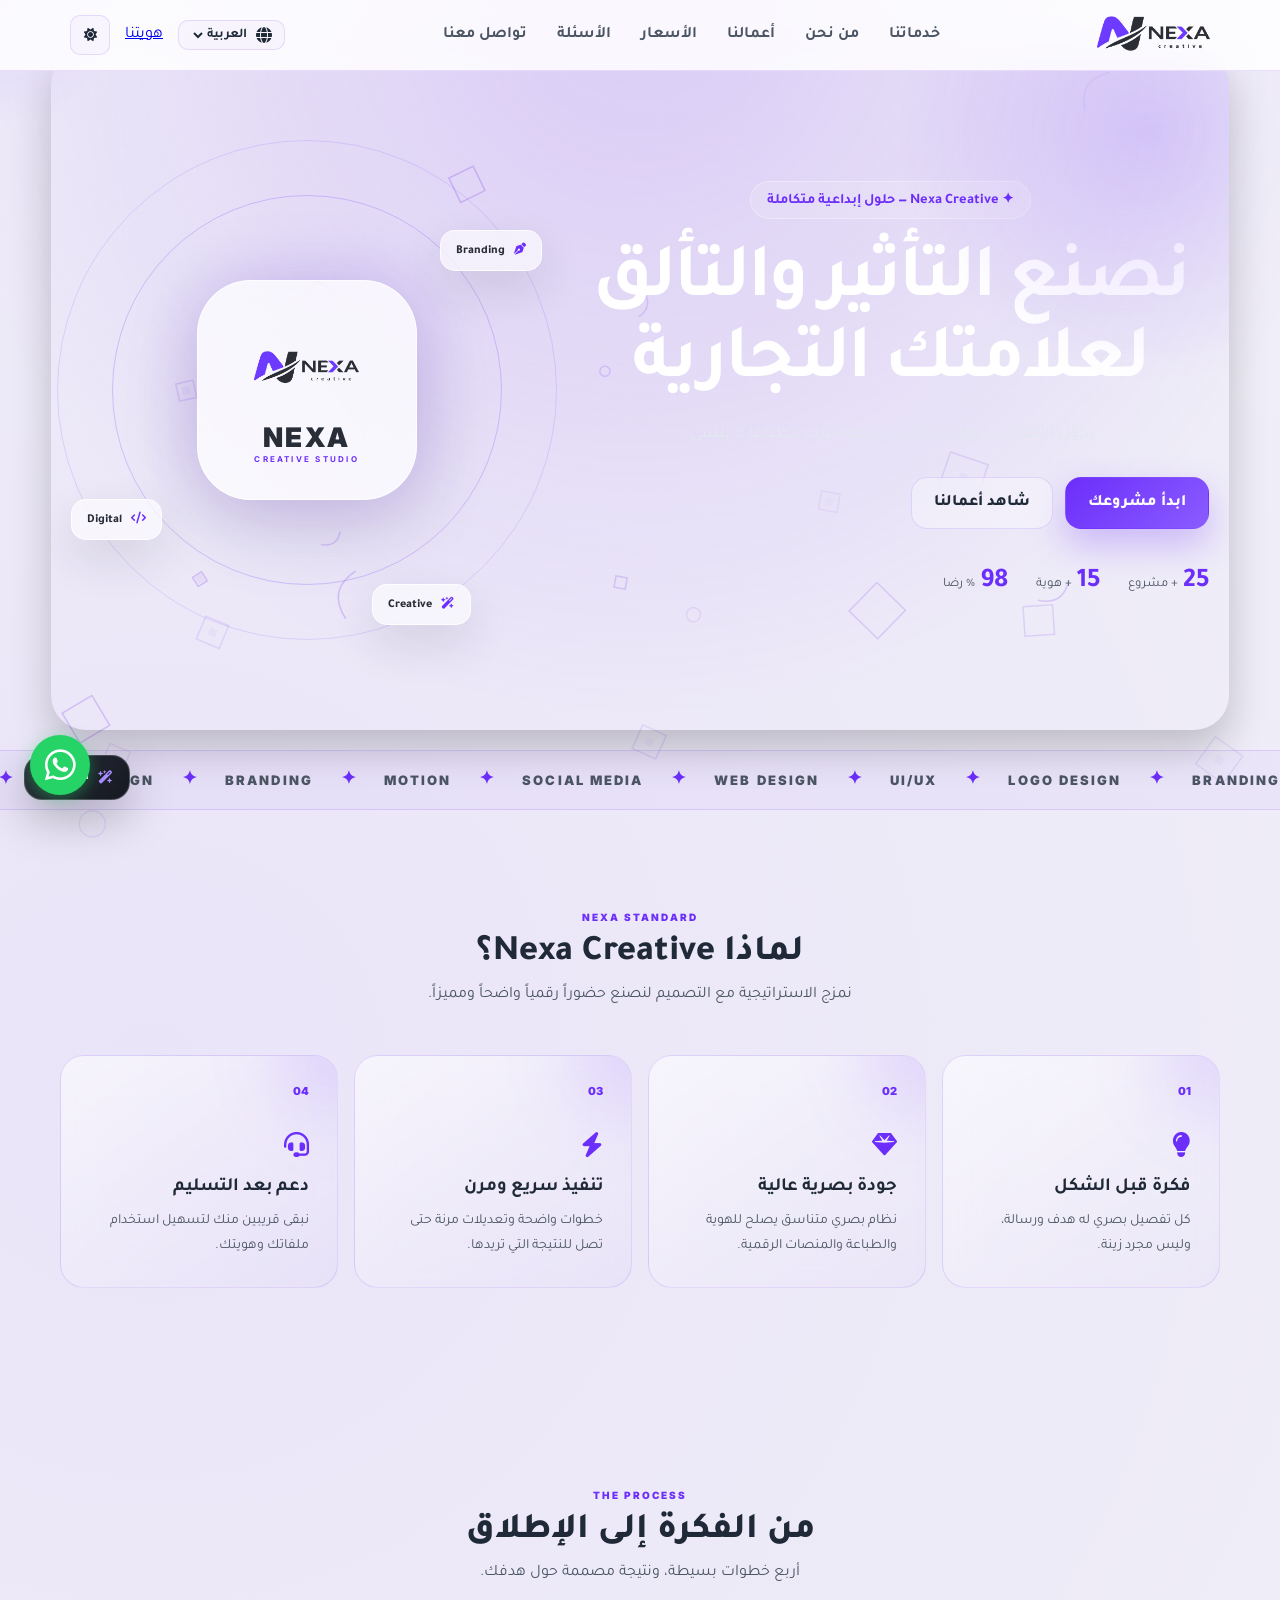
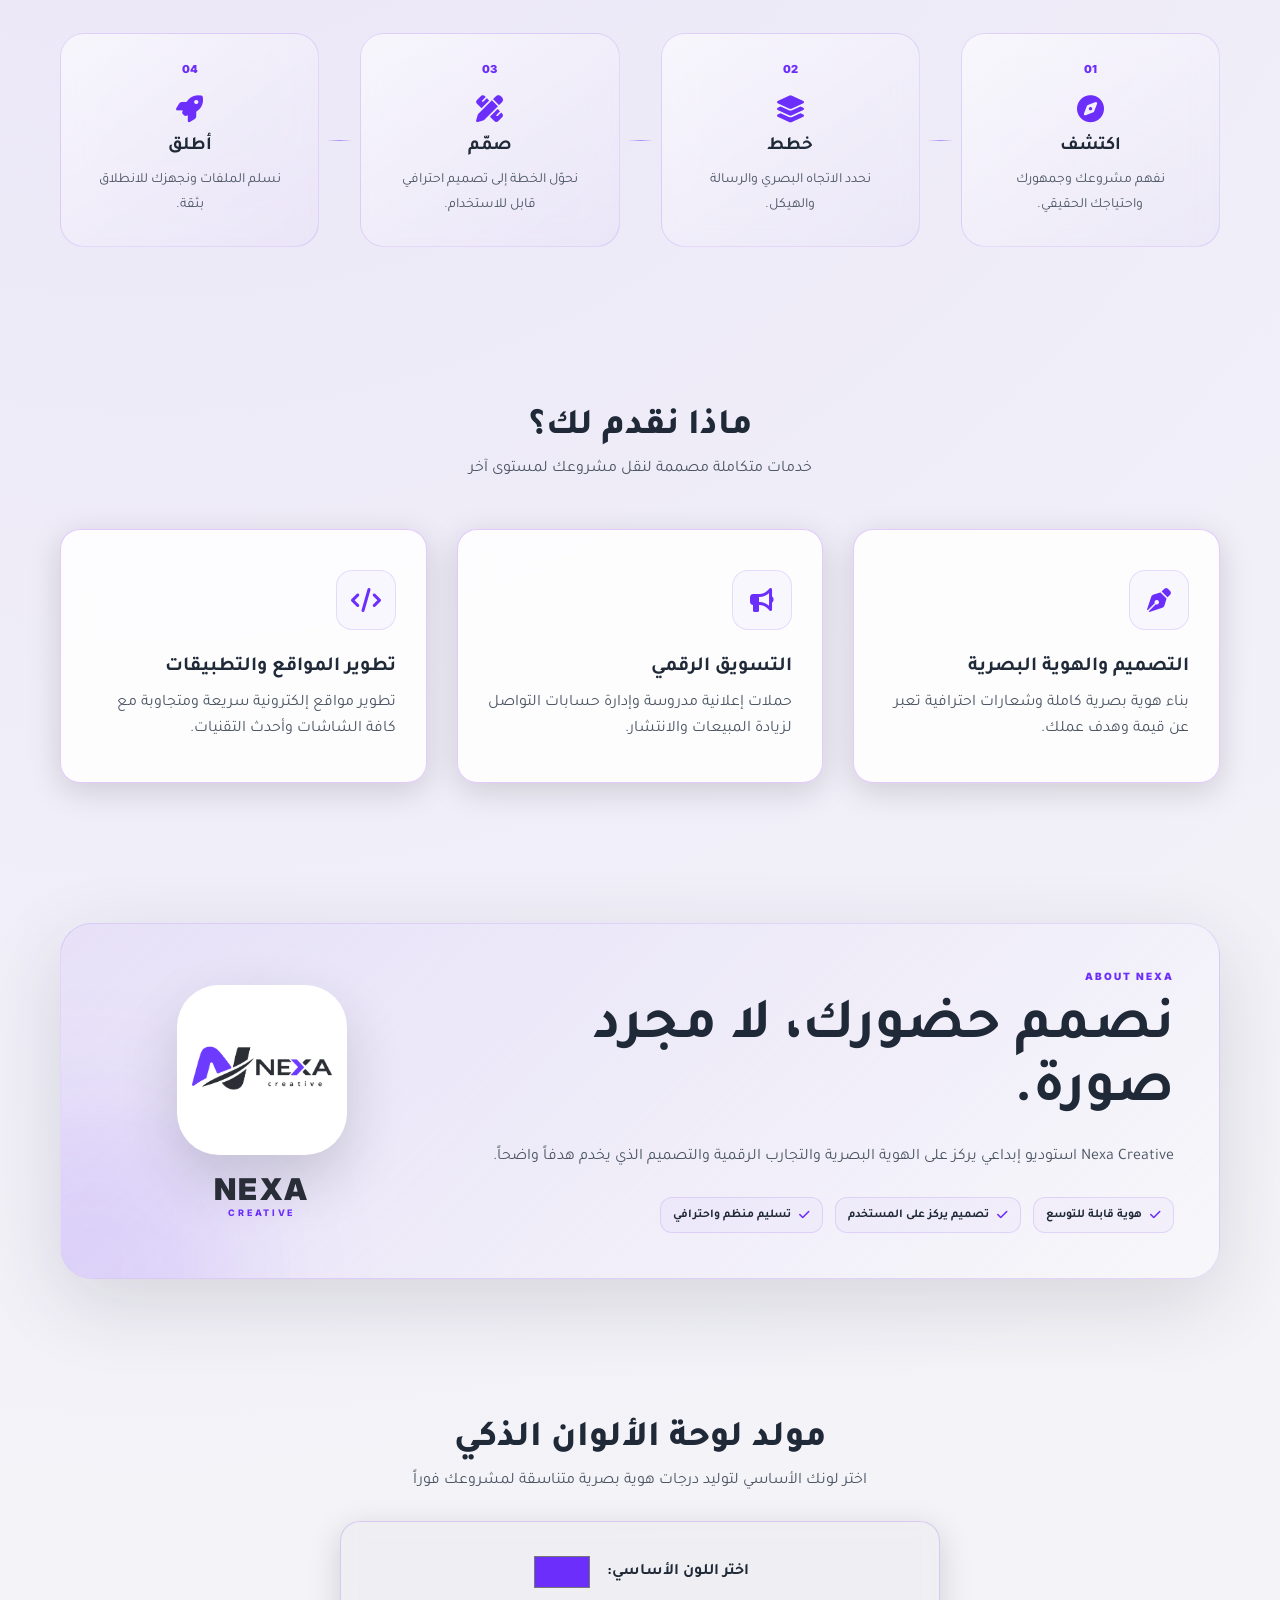
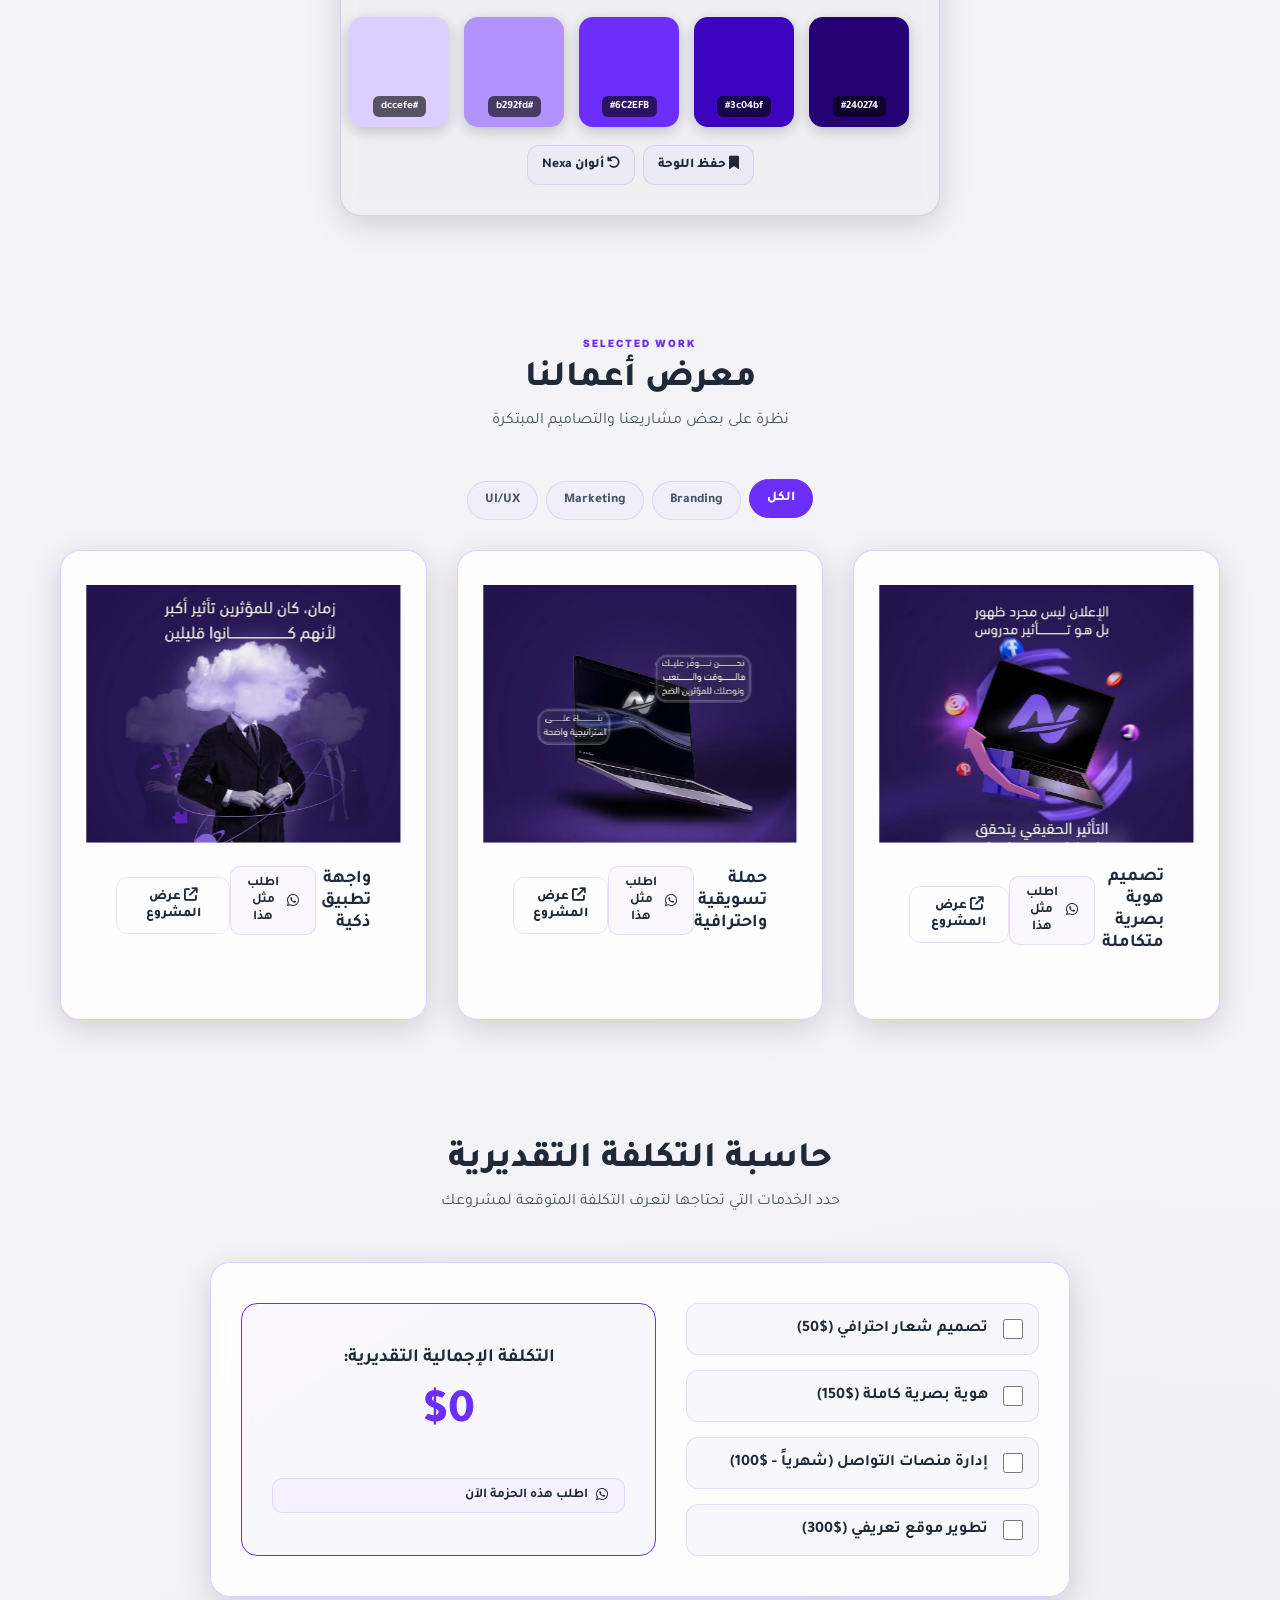
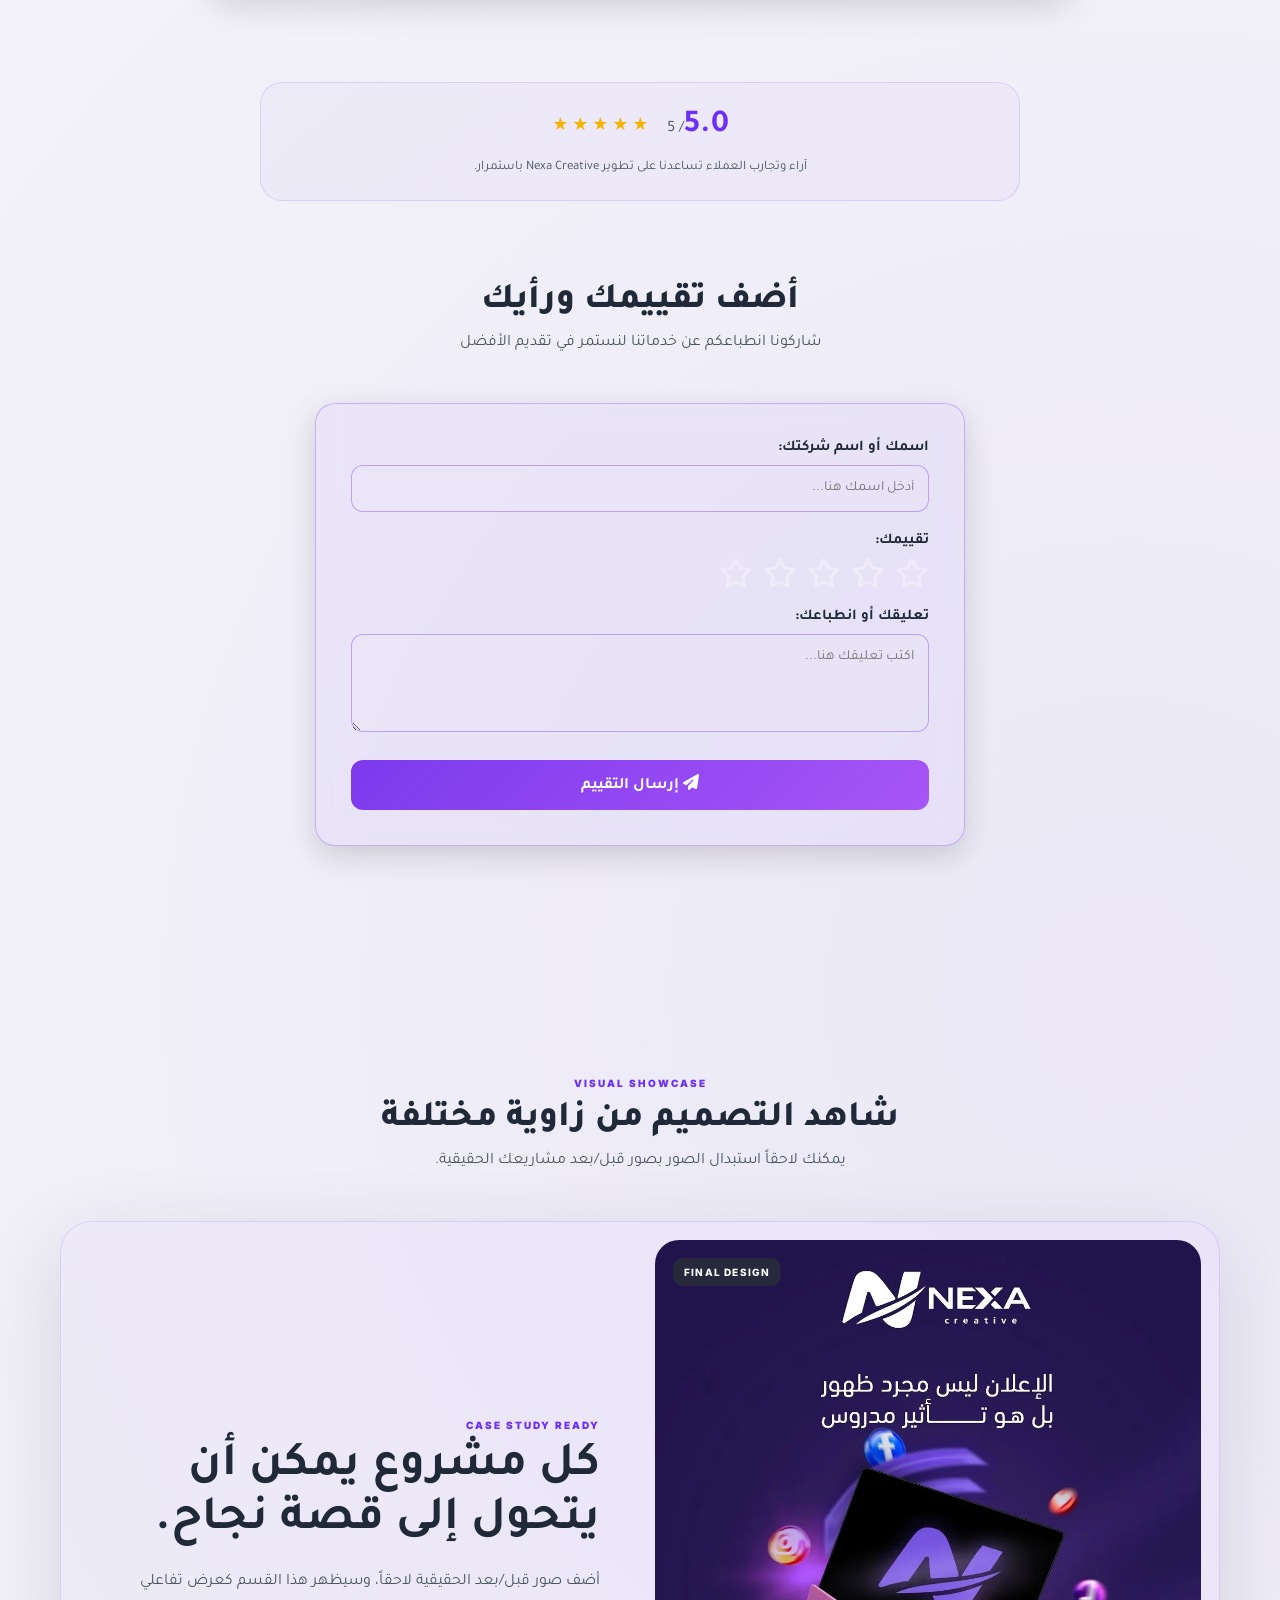
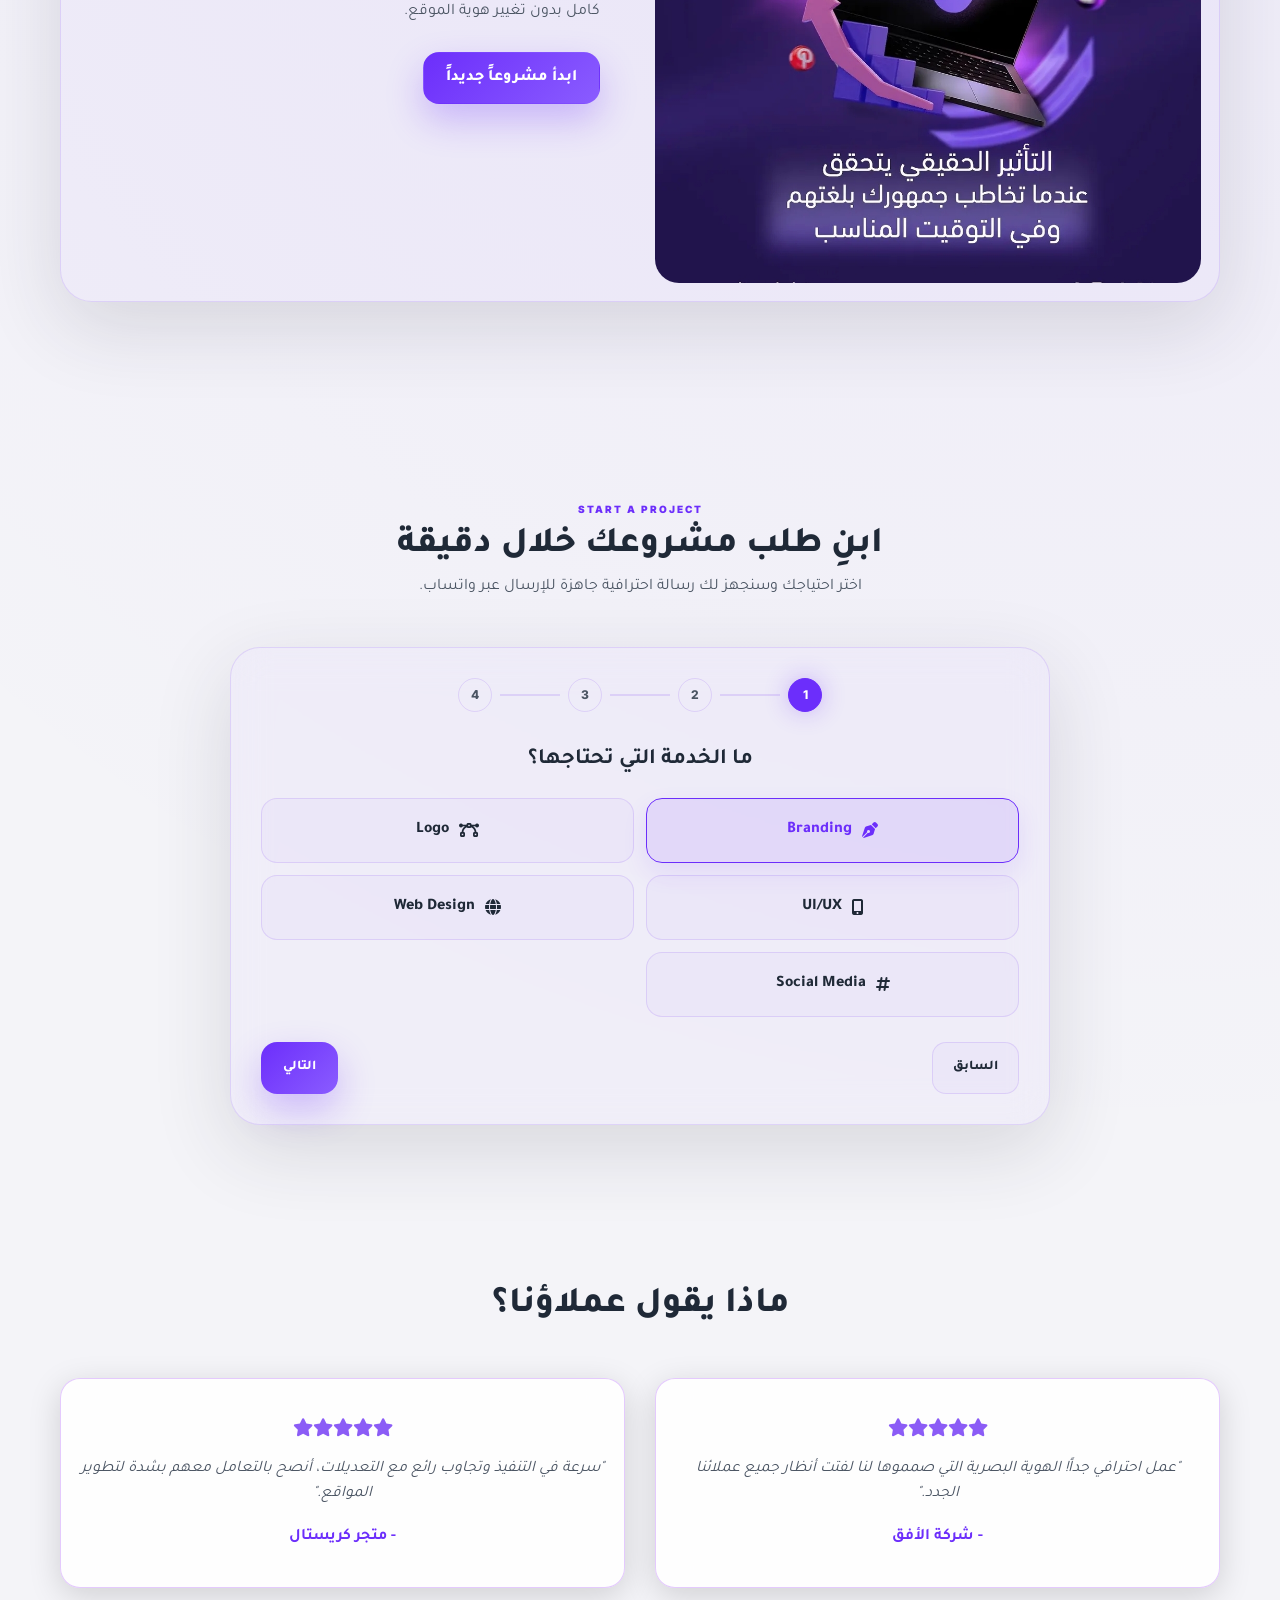
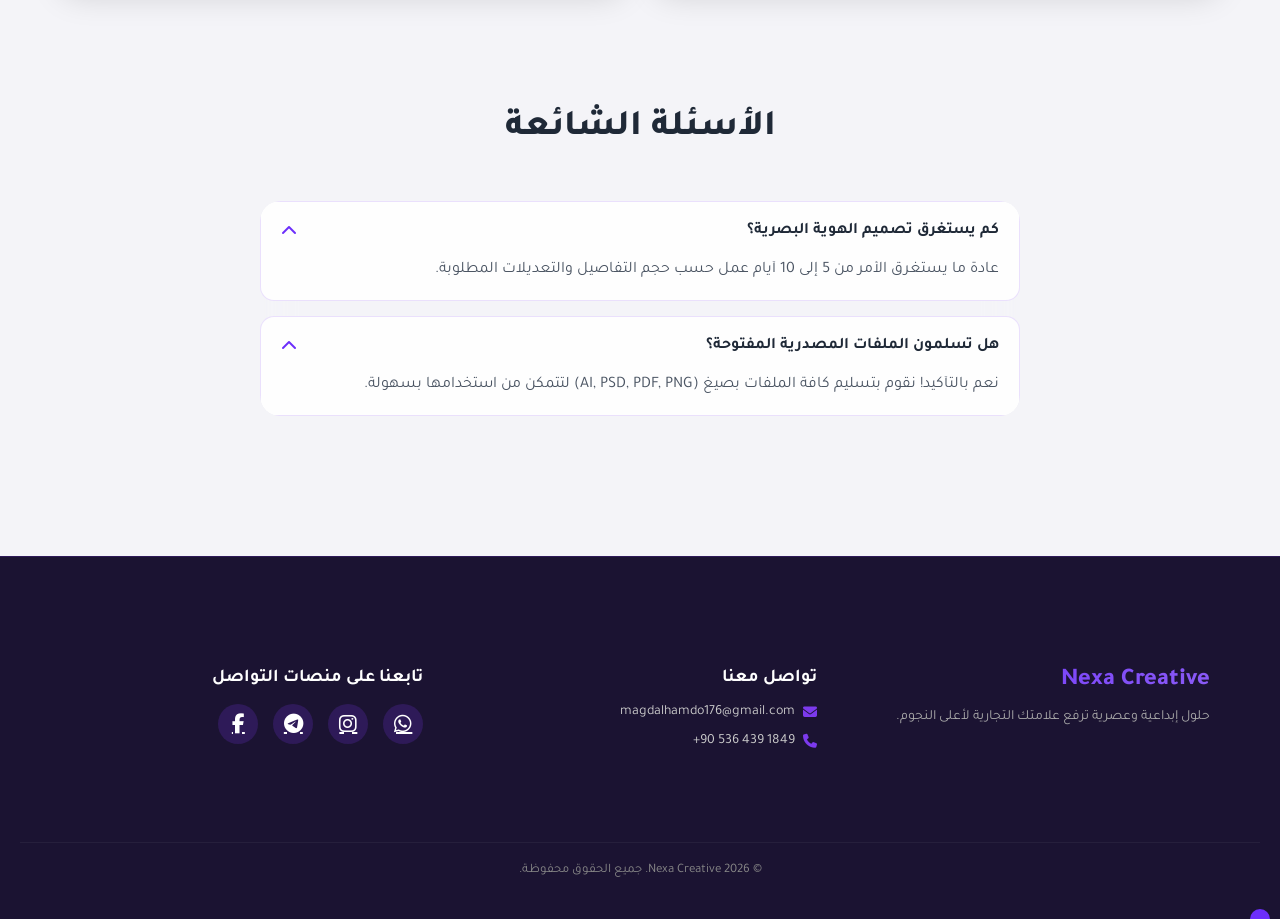
==== commit 4db0032d: "Add Arabic identity navigation link Added a navigation link for 'identity' in Arabic." ====
--- a/index.html
+++ b/index.html
@@ -60,7 +60,11 @@
                     <option value="en">English</option>  
                     <option value="tr">Türkçe</option>  
                 </select>  
-            </div>  
+            </div> 
+<a href="identity.html" class="identity-nav-link">
+    هويتنا
+</a>
+            
             <button class="theme-toggle-btn" id="themeToggle" title="تغيير المظهر">
                 <i class="fa-solid fa-sun"></i>
             </button>
@@ -268,8 +272,7 @@
         </div>
     </div>
 </section>  
-                                                                                                                                                                   
-  
+
 <!-- حاسبة الأسعار التفاعلية -->  
 <section id="pricing" class="calculator-sec">  
     <div class="section-head">  
@@ -581,5 +584,4 @@
 <script src="script.js"></script>
 </body>  
         </html>
-
-    
+        
--- a/style.css
+++ b/style.css
@@ -902,7 +902,7 @@
 /* تصميم زر الواتساب العائم */
 .whatsapp-float {
     position: fixed;
-    bottom: 30px;
+    bottom: 105px;
     left: 30px;
     background-color: #25d366;
     color: #ffffff;
@@ -1327,7 +1327,7 @@
 .review-summary strong{font-size:32px;color:var(--primary)}.review-summary span{color:var(--text-muted)}.summary-stars{color:#F5B301;letter-spacing:3px}.review-summary p{width:100%;color:var(--text-muted);font-size:13px}
 
 /* AI */
-.ai-fab{position:fixed;left:24px;bottom:24px;z-index:9000;border:1px solid rgba(255,255,255,.2);background:linear-gradient(135deg,#292D38,#161922);color:#fff;border-radius:18px;padding:13px 16px;display:flex;align-items:center;gap:9px;box-shadow:0 18px 45px rgba(0,0,0,.25);font-weight:900}
+.ai-fab{position:fixed;left:24px;bottom:100px;z-index:9000;border:1px solid rgba(255,255,255,.2);background:linear-gradient(135deg,#292D38,#161922);color:#fff;border-radius:18px;padding:13px 16px;display:flex;align-items:center;gap:9px;box-shadow:0 18px 45px rgba(0,0,0,.25);font-weight:900}
 .ai-fab i{color:#A98BFF}.ai-panel{position:fixed;left:24px;bottom:86px;width:min(380px,calc(100vw - 32px));height:520px;z-index:8999;border:1px solid var(--border);border-radius:24px;background:rgba(250,250,252,.92);backdrop-filter:blur(24px);box-shadow:0 30px 80px rgba(41,45,56,.25);display:flex;flex-direction:column;overflow:hidden;transform:translateY(20px) scale(.96);opacity:0;pointer-events:none;transition:.35s var(--ease-premium)}
 [data-theme="dark"] .ai-panel,html.dark .ai-panel{background:rgba(18,20,27,.94)}
 .ai-panel.open{transform:none;opacity:1;pointer-events:auto}
@@ -1339,4 +1339,100 @@
 /* case modal */
 .case-modal{position:fixed;inset:0;z-index:10000;background:rgba(9,10,14,.78);backdrop-filter:blur(12px);display:grid;place-items:center;padding:20px;opacity:0;visibility:hidden;transition:.35s}
 .case-modal.open{opacity:1;visibility:visible}.case-modal-inner{width:min(980px,100%);display:grid;grid-template-columns:1.1fr .9fr;background:var(--bg-color);border:1px solid var(--border);border-radius:30px;overflow:hidden;box-shadow:0 35px 100px rgba(0,0,0,.35);position:relative;transform:translateY(20px);transition:.4s}
-.case-modal.open .case-modal-inner{transform:none}.case-image{min-height:460px;background:#292D38}.case-image img{width:100%;height:100%;object-fit:cover}.case-content{padding:45px}.case-content h3{font-size:34px;line-height:1.2;margin:10px 0 16px}.case-content p{color:var(--text-muted);line-height:1.9}.case-tags{display:flex;gap:7px;flex-wrap:wrap;margin:22px 0}.case-tags span{padding:7px 10px;border-radius:999px;background:rgba(108,46,251,.08);color:var(--primary);font-size:11px;font-weight:800}.case-close{position:absolute;top:14px;right:14px;widt
+.case-modal.open .case-modal-inner{transform:none}.case-image{min-height:460px;background:#292D38}.case-image img{width:100%;height:100%;object-fit:cover}.case-content{padding:45px}.case-content h3{font-size:34px;line-height:1.2;margin:10px 0 16px}.case-content p{color:var(--text-muted);line-height:1.9}.case-tags{display:flex;gap:7px;flex-wrap:wrap;margin:22px 0}.case-tags span{padding:7px 10px;border-radius:999px;background:rgba(108,46,251,.08);color:var(--primary);font-size:11px;font-weight:800}.case-close{position:absolute;top:14px;right:14px;width:40px;height:40px;border-radius:50%;border:1px solid rgba(255,255,255,.18);background:rgba(0,0,0,.35);color:#fff;font-size:24px;z-index:2}
+
+/* back top & spotlight */
+.back-to-top{position:fixed;right:22px;bottom:24px;width:46px;height:46px;border-radius:15px;border:1px solid var(--border);background:var(--glass-bg);color:var(--primary);z-index:7000;opacity:0;transform:translateY(20px);pointer-events:none;transition:.3s;backdrop-filter:blur(12px)}.back-to-top.show{opacity:1;transform:none;pointer-events:auto}
+.cursor-spotlight{position:fixed;width:260px;height:260px;border-radius:50%;pointer-events:none;z-index:0;transform:translate(-50%,-50%);background:radial-gradient(circle,rgba(108,46,251,.12),transparent 68%);mix-blend-mode:multiply;opacity:.75}
+[data-theme="dark"] .cursor-spotlight,html.dark .cursor-spotlight{mix-blend-mode:screen}
+.magnetic{will-change:transform}
+.toast-message{position:fixed;top:22px;left:50%;transform:translate(-50%,-15px);z-index:11000;background:#292D38;color:#fff;border:1px solid rgba(255,255,255,.12);padding:12px 16px;border-radius:14px;opacity:0;pointer-events:none;transition:.35s;box-shadow:0 20px 50px rgba(0,0,0,.2);font-size:13px}.toast-message.show{opacity:1;transform:translate(-50%,0)}
+
+/* mobile */
+@media (max-width:900px){
+ .premium-hero{grid-template-columns:1fr;min-height:auto;padding-top:120px!important}
+ .hero-visual{min-height:390px;order:-1}.hero-logo-card{width:180px;height:180px}.hero-logo-card img{width:80px;height:80px}
+ .orbit-one{width:300px;height:300px}.orbit-two{width:380px;height:380px}
+ .why-grid{grid-template-columns:repeat(2,1fr)}
+ .process-grid{grid-template-columns:1fr 1fr}.process-line{display:none}
+ .comparison-card{grid-template-columns:1fr}.comparison-media,.comparison-media img{min-height:300px}
+ .mobile-menu-btn{display:block}.nav-links{position:absolute;top:76px;left:20px;right:20px;display:none!important;flex-direction:column;background:var(--glass-bg);backdrop-filter:blur(18px);border:1px solid var(--border);padding:14px;border-radius:18px;box-shadow:var(--shadow-premium)}.nav-links.mobile-open{display:flex!important}.nav-links li{width:100%}.nav-links a{display:block;padding:12px}
+}
+@media (max-width:620px){
+ .hero-content h1{font-size:42px!important}.hero-proof{gap:15px}.hero-proof div{flex-direction:column}
+ .why-grid,.wizard-options{grid-template-columns:1fr}.why-nexa,.process-sec,.comparison-sec,.project-wizard-sec{padding:70px 16px}
+ .process-grid{grid-template-columns:1fr}.wizard-shell{padding:20px}.wizard-progress i{width:30px}
+ .case-modal-inner{grid-template-columns:1fr;max-height:90vh;overflow:auto}.case-image{min-height:240px;height:240px}.case-content{padding:28px}.case-content h3{font-size:27px}
+ .ai-fab{left:14px;bottom:14px}.ai-panel{left:14px;bottom:76px;height:470px}
+ .back-to-top{right:14px;bottom:14px}
+}
+@media (pointer:coarse){*{cursor:auto!important}.custom-cursor,.cursor-spotlight{display:none}}
+@media (prefers-reduced-motion:reduce){
+ *,*::before,*::after{scroll-behavior:auto!important;animation-duration:.01ms!important;animation-iteration-count:1!important;transition-duration:.01ms!important}
+ .marquee-track{animation:none}
+}
+.palette-actions{display:flex;justify-content:center;gap:8px;flex-wrap:wrap;margin-top:18px}.palette-action-btn{padding:10px 14px;border:1px solid var(--border);background:var(--glass-card);color:var(--text-main);border-radius:12px;font-weight:800;cursor:pointer;transition:.3s}.palette-action-btn:hover{border-color:var(--primary);color:var(--primary);transform:translateY(-2px)}
+
+.about-nexa{max-width:1200px;margin:0 auto;padding:80px 20px}
+.about-glass{display:grid;grid-template-columns:1.4fr .6fr;gap:30px;align-items:center;padding:45px;border-radius:32px;border:1px solid var(--border);background:linear-gradient(135deg,rgba(108,46,251,.07),rgba(255,255,255,.35));box-shadow:var(--shadow-premium);overflow:hidden;position:relative}
+.about-glass::after{content:"";position:absolute;width:320px;height:320px;border-radius:50%;background:rgba(108,46,251,.12);filter:blur(65px);left:-130px;bottom:-150px}
+.about-copy h2{font-size:clamp(30px,5vw,58px);line-height:1.08;margin:6px 0 18px}
+.about-copy>p{color:var(--text-muted);max-width:700px;line-height:1.9}
+.about-points{display:flex;flex-wrap:wrap;gap:12px;margin-top:25px}.about-points span{display:inline-flex;align-items:center;gap:8px;padding:10px 12px;border:1px solid var(--border);border-radius:12px;background:var(--glass-card);font-size:12px}.about-points i{color:var(--primary)}
+.about-mark{position:relative;z-index:1;display:flex;flex-direction:column;align-items:center;justify-content:center}.about-mark img{width:170px;height:170px;border-radius:42px;object-fit:contain;background:#fff;padding:15px;box-shadow:0 25px 55px rgba(41,45,56,.18)}.about-mark strong{font:900 30px Inter,sans-serif;letter-spacing:.08em;color:var(--nexa-dark);margin-top:16px}.about-mark small{font:800 9px Inter,sans-serif;letter-spacing:.3em;color:var(--primary)}
+@media(max-width:700px){.about-glass{grid-template-columns:1fr;padding:28px}.about-mark{order:-1}.about-mark img{width:130px;height:130px}}
+
+/* ===== تحسين شعار NEXA في الوضع الليلي ===== */
+
+[data-theme="dark"] .hero-logo-card img,
+html.dark .hero-logo-card img {
+    filter: brightness(0) invert(1);
+    opacity: 1;
+}
+
+/* شعار الهيدر */
+[data-theme="dark"] .logo img,
+html.dark .logo img {
+    filter: brightness(0) invert(1);
+    opacity: 1;
+}
+
+/* حاوية أزرار التواصل والمساعد */
+.floating-actions {
+    position: fixed;
+    right: 24px;
+    bottom: 24px;
+    z-index: 9999;
+
+    display: flex;
+    flex-direction: column;
+    align-items: center;
+    gap: 14px;
+}
+
+/* زر الواتساب + المساعد */
+.floating-actions > * {
+    position: relative !important;
+    right: auto !important;
+    bottom: auto !important;
+    left: auto !important;
+    top: auto !important;
+}
+
+/* على الكمبيوتر */
+@media (min-width: 769px) {
+    .floating-actions {
+        right: 30px;
+        bottom: 30px;
+        gap: 16px;
+    }
+}
+
+/* على الموبايل */
+@media (max-width: 768px) {
+    .floating-actions {
+        right: 18px;
+        bottom: 18px;
+        gap: 12px;
+    }
+}
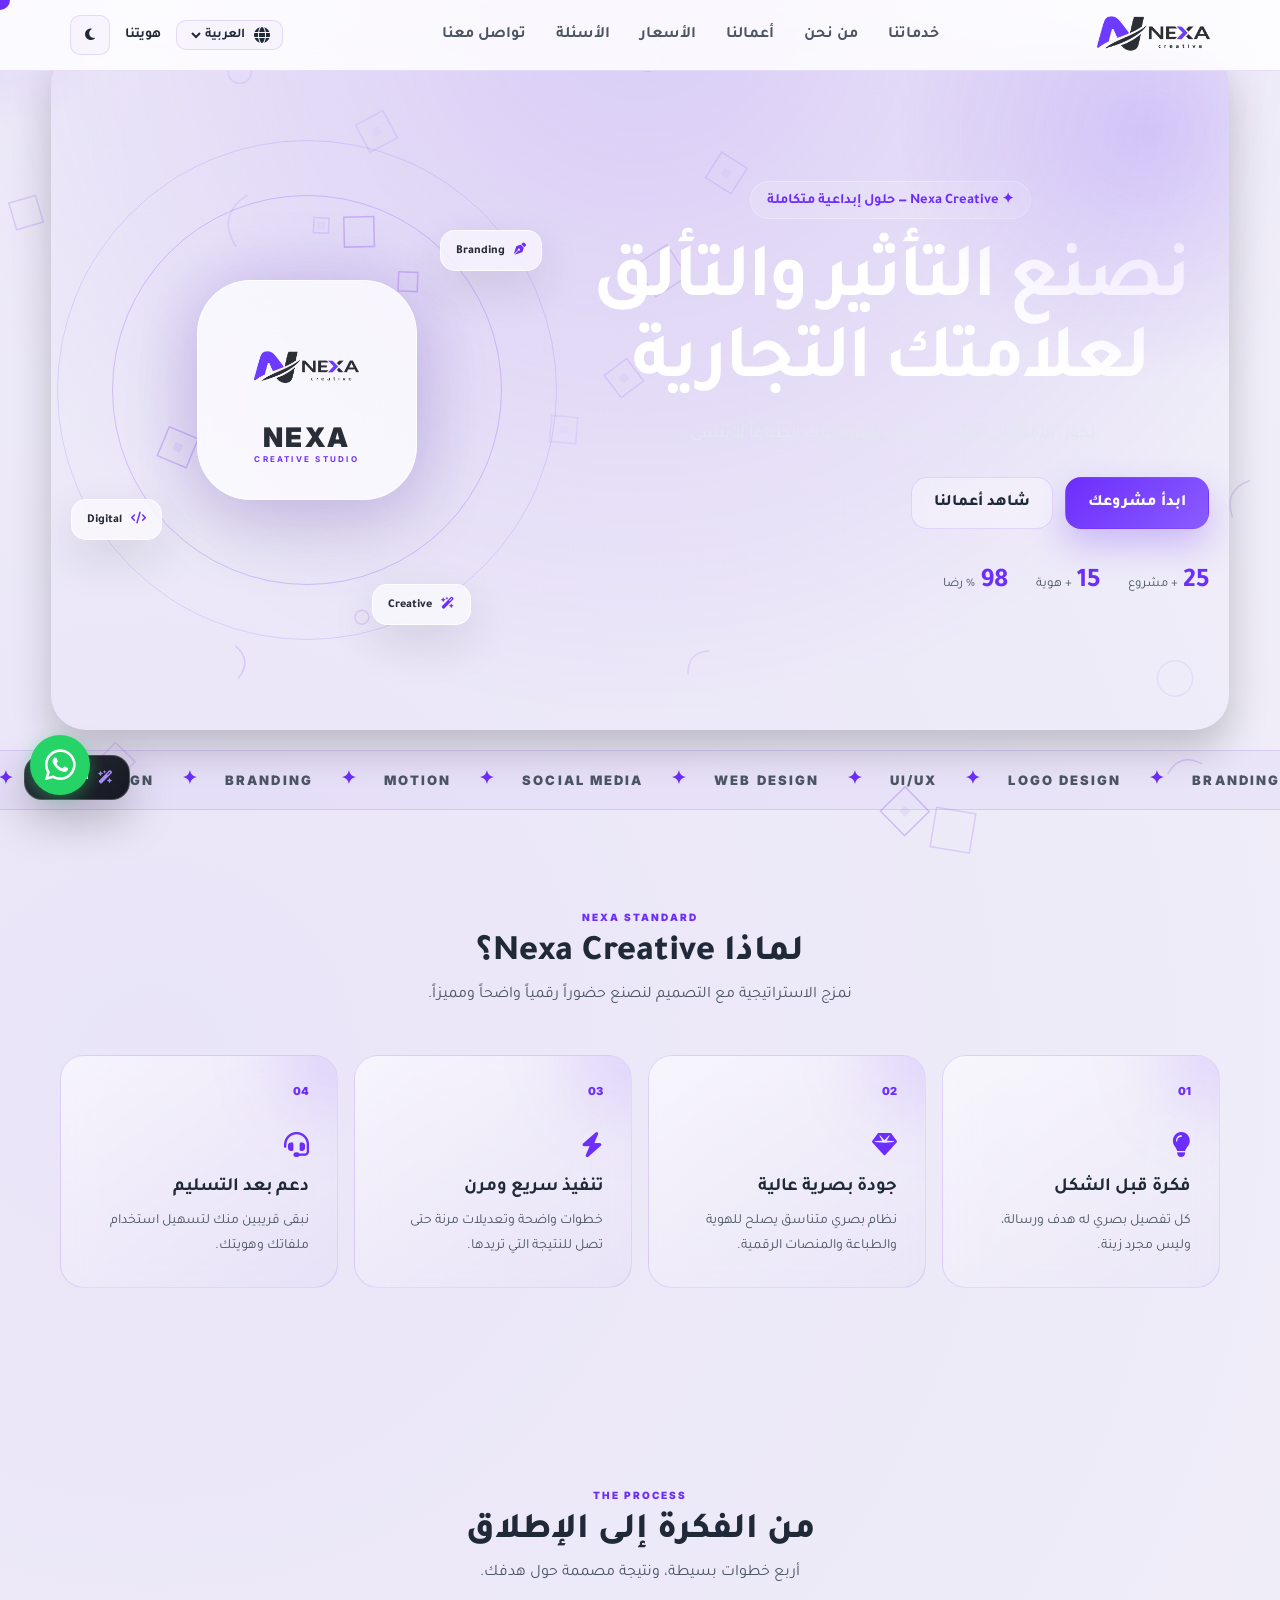
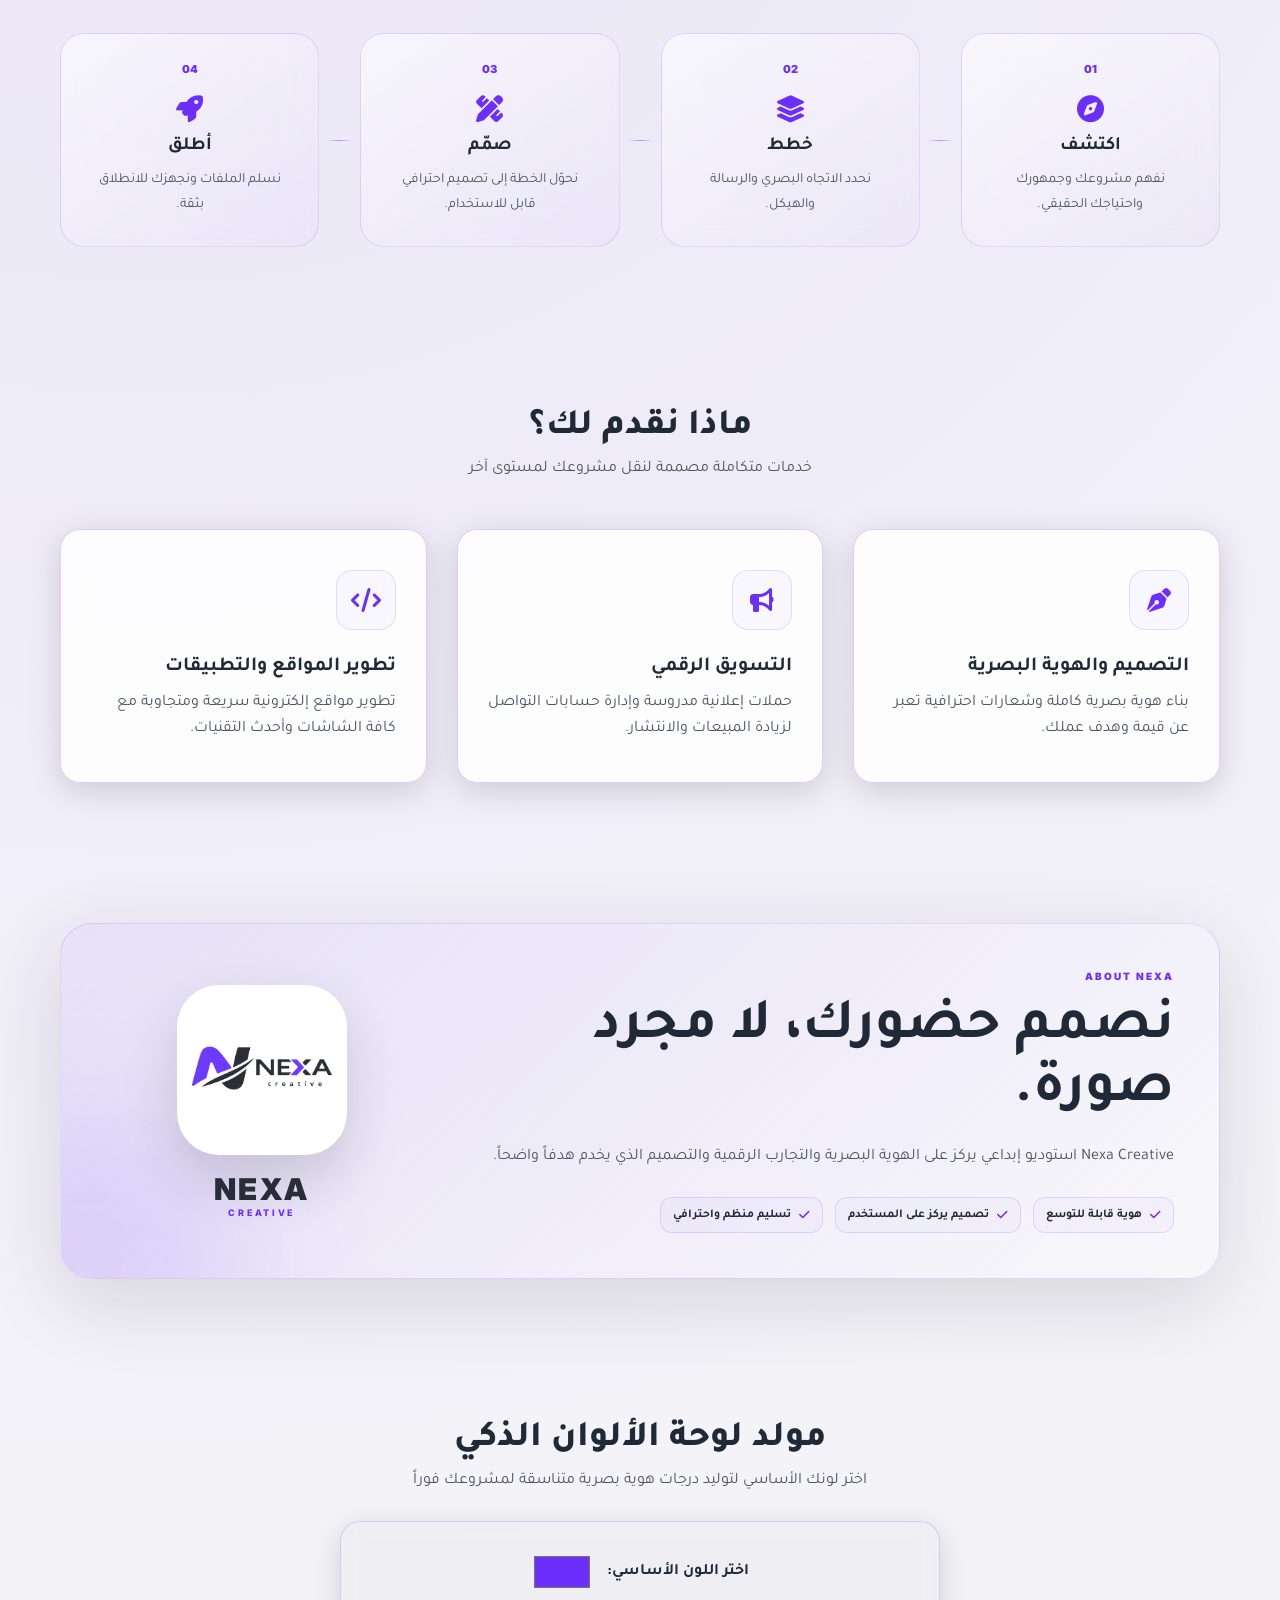
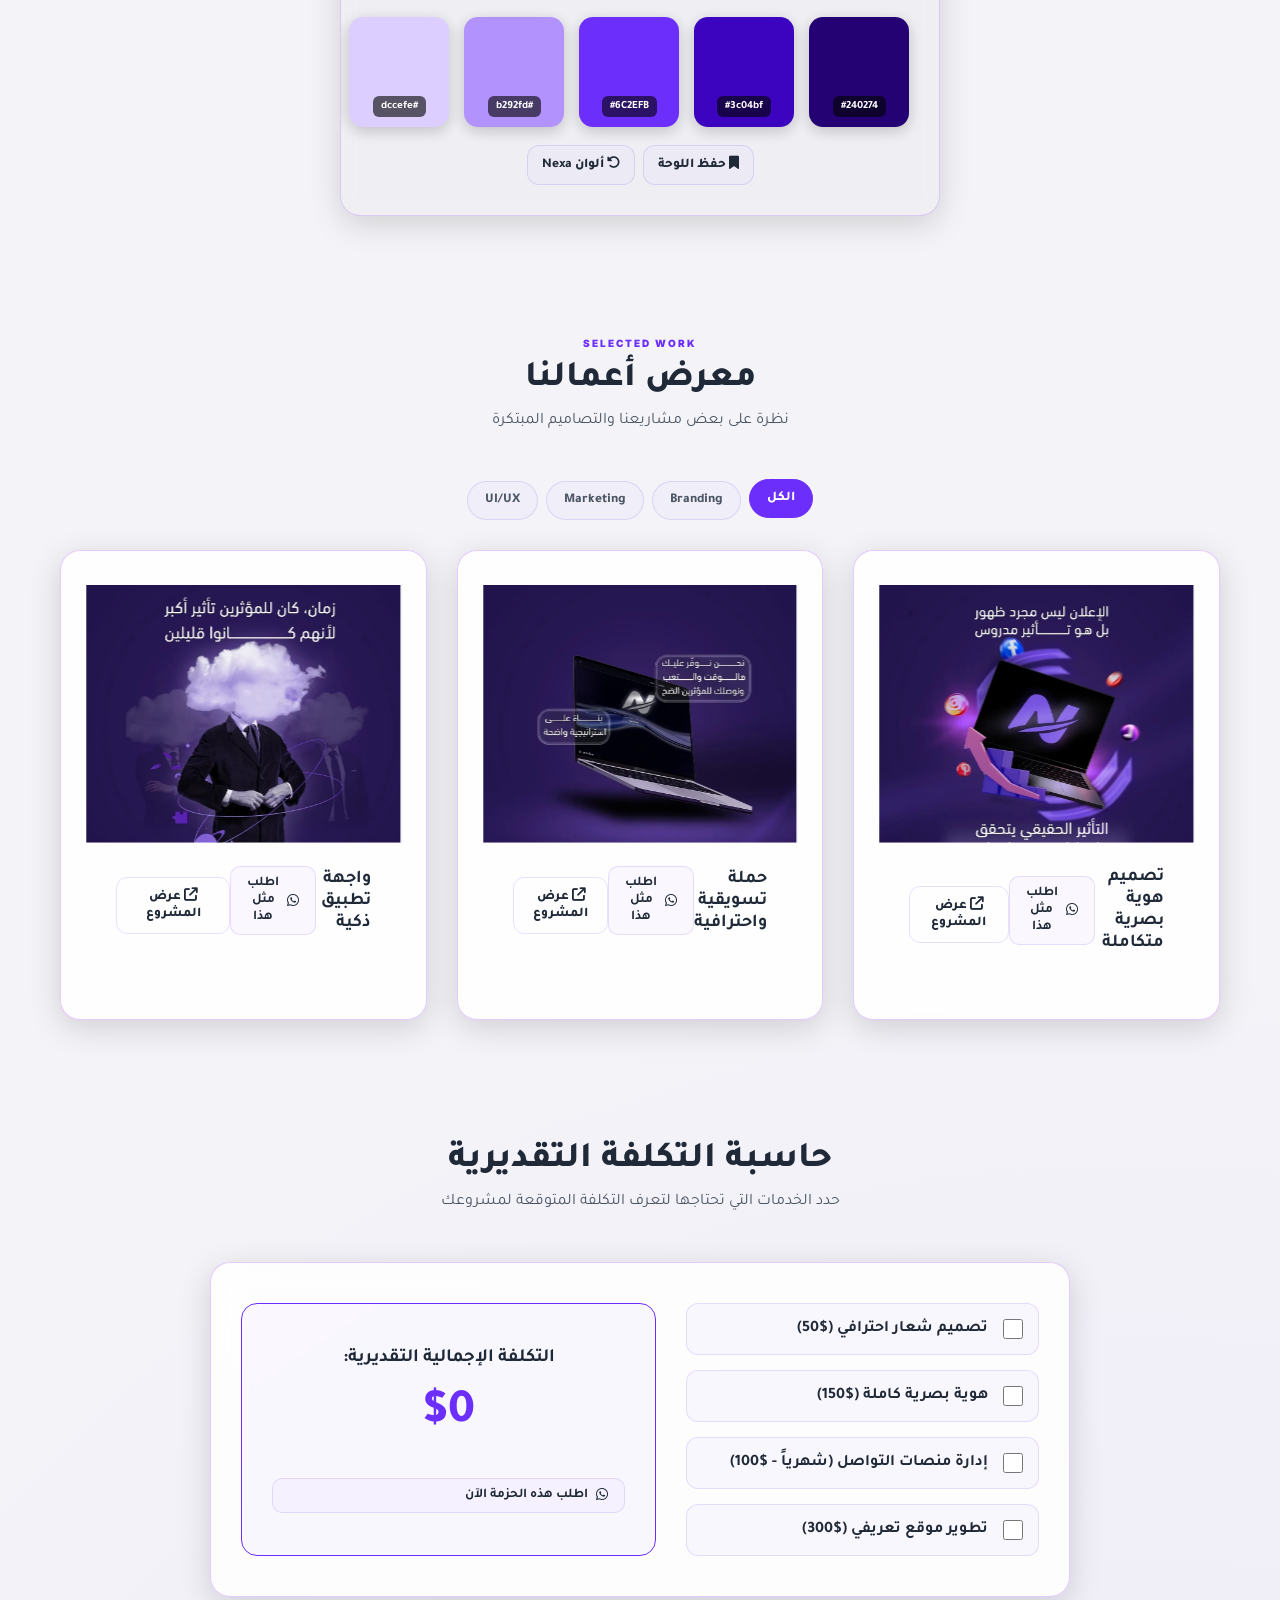
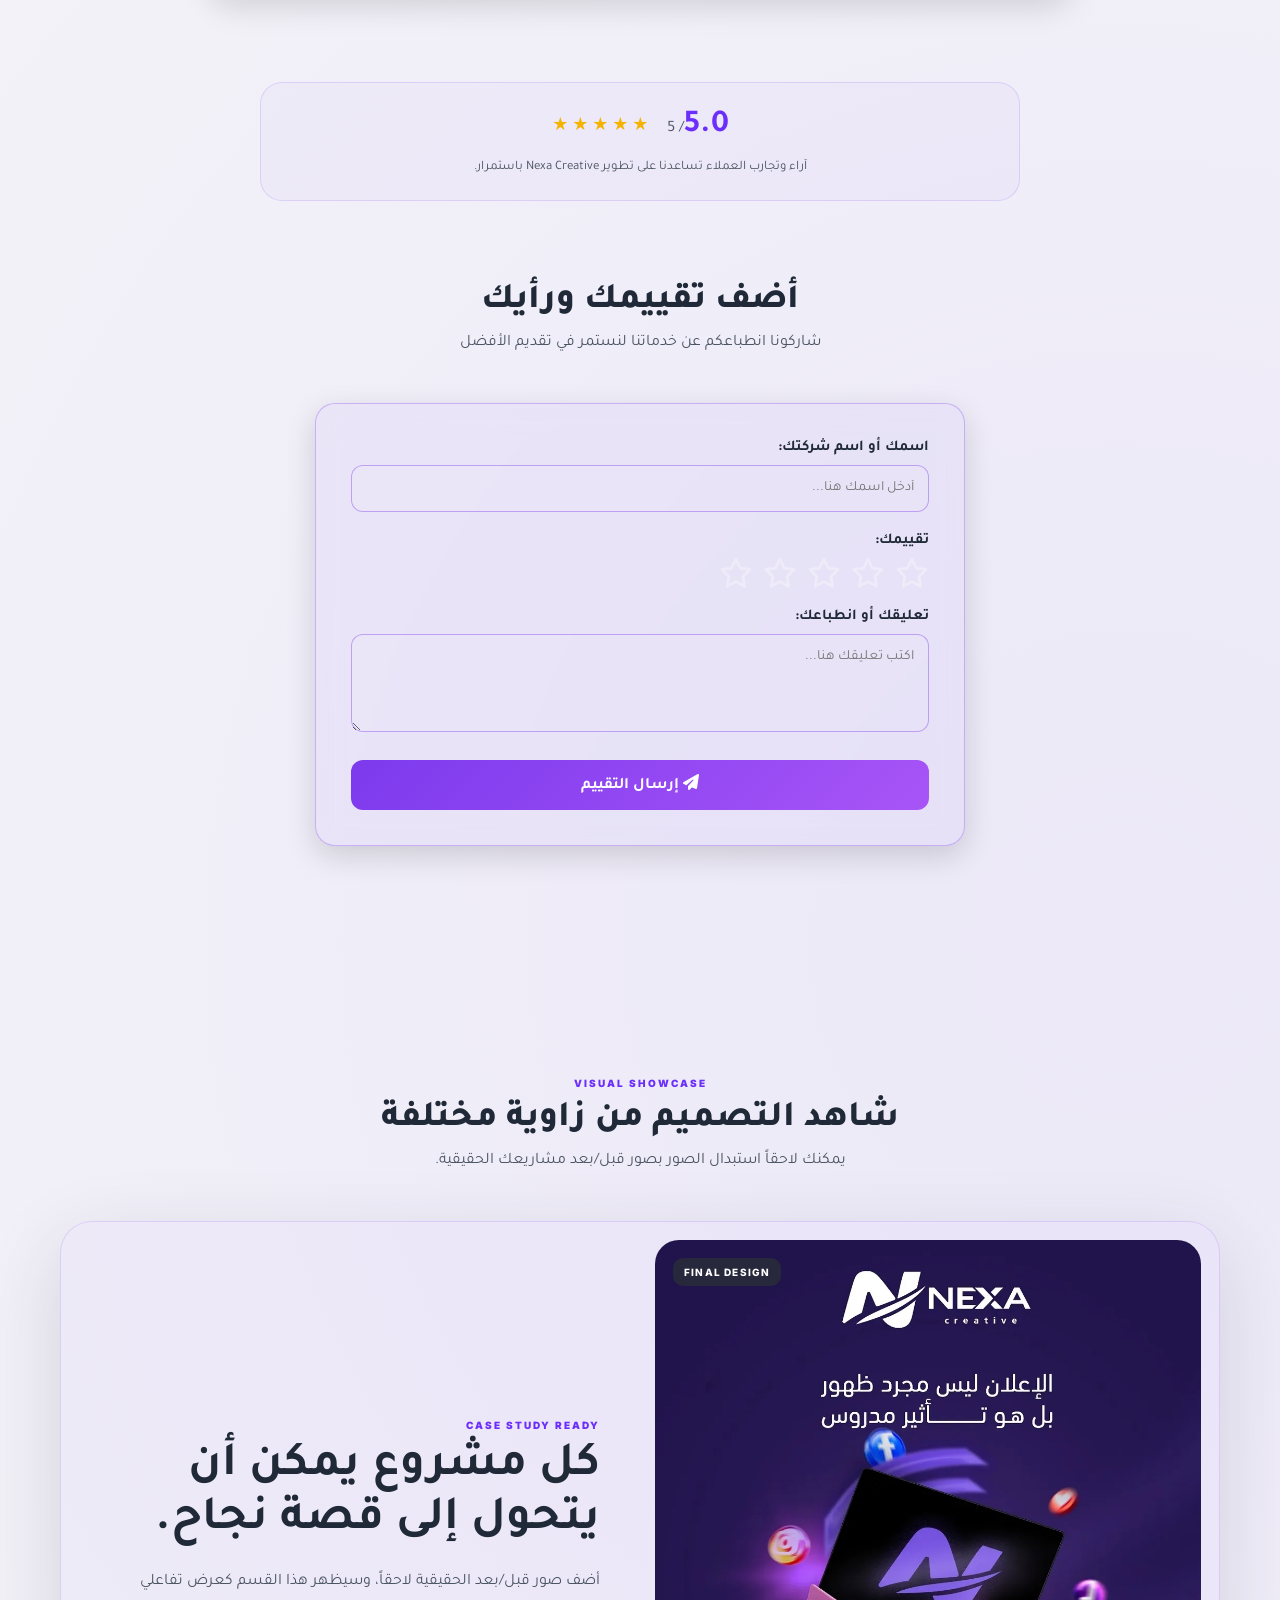
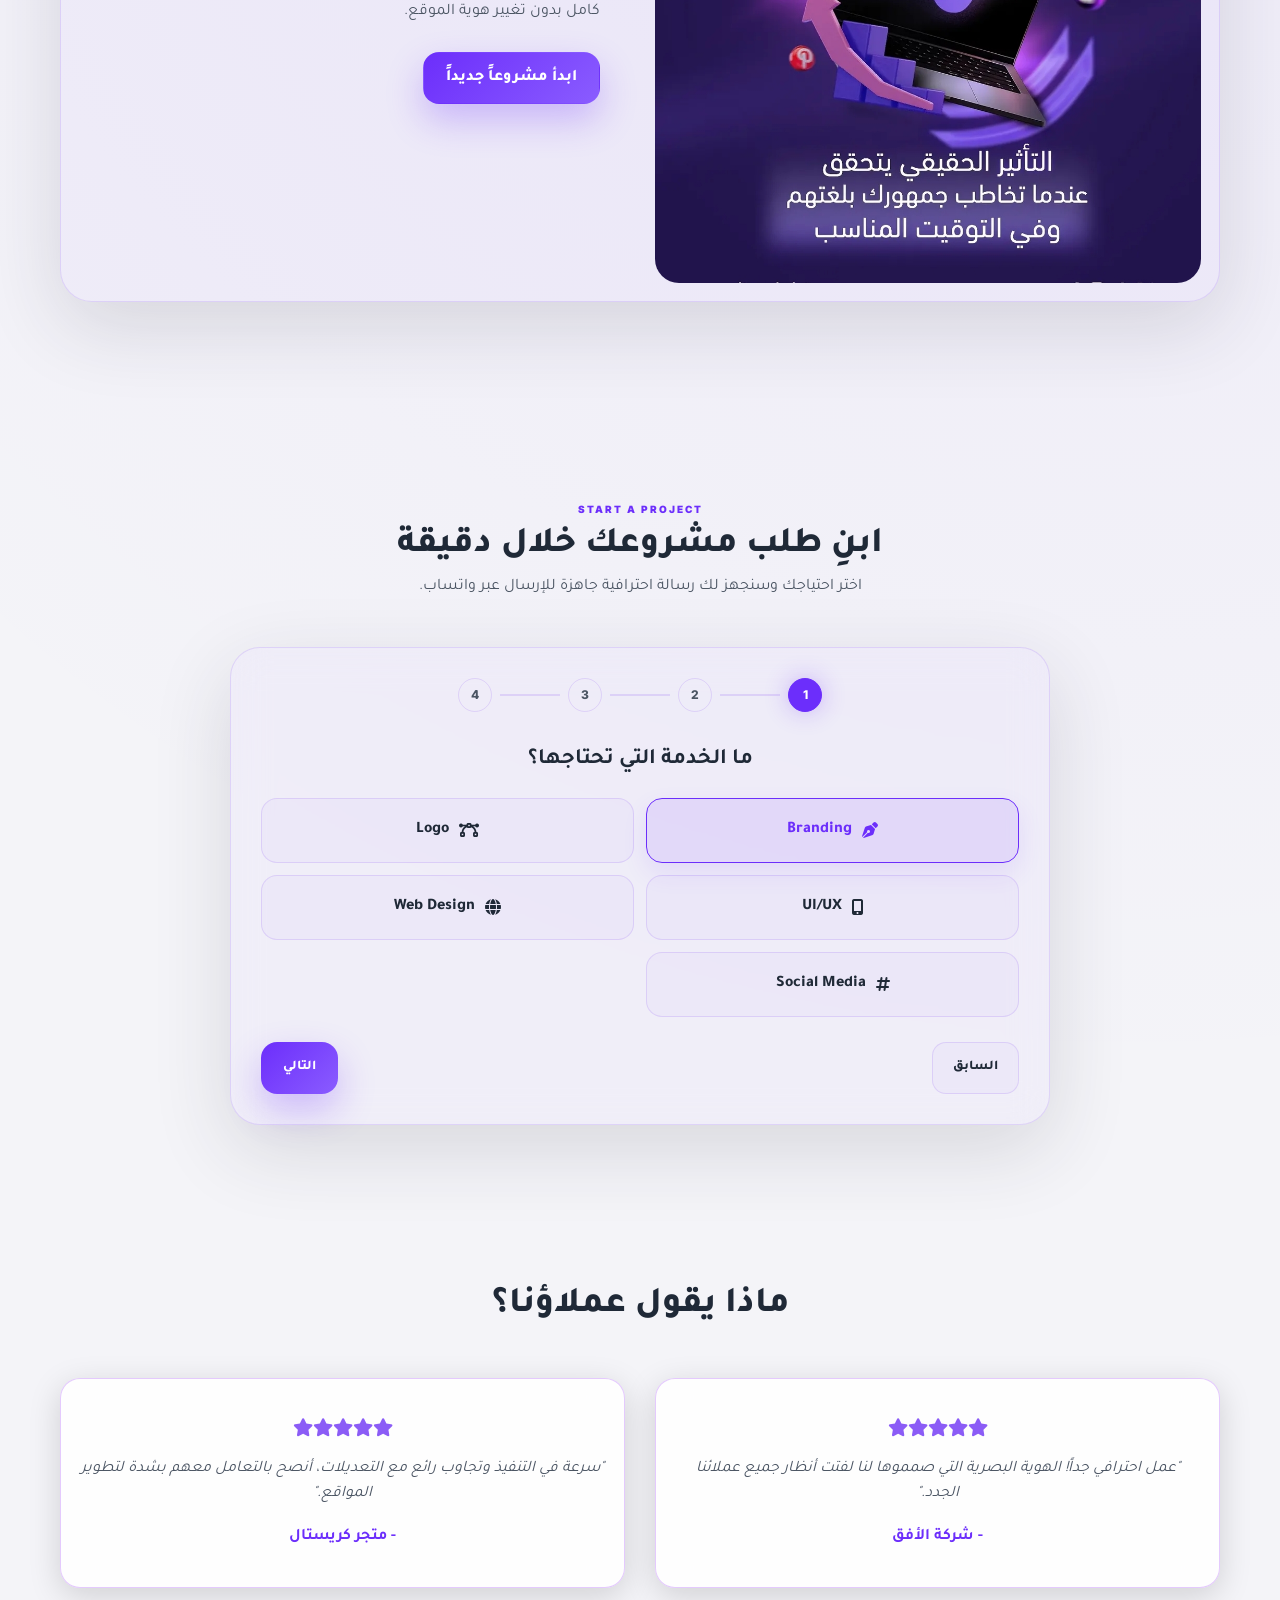
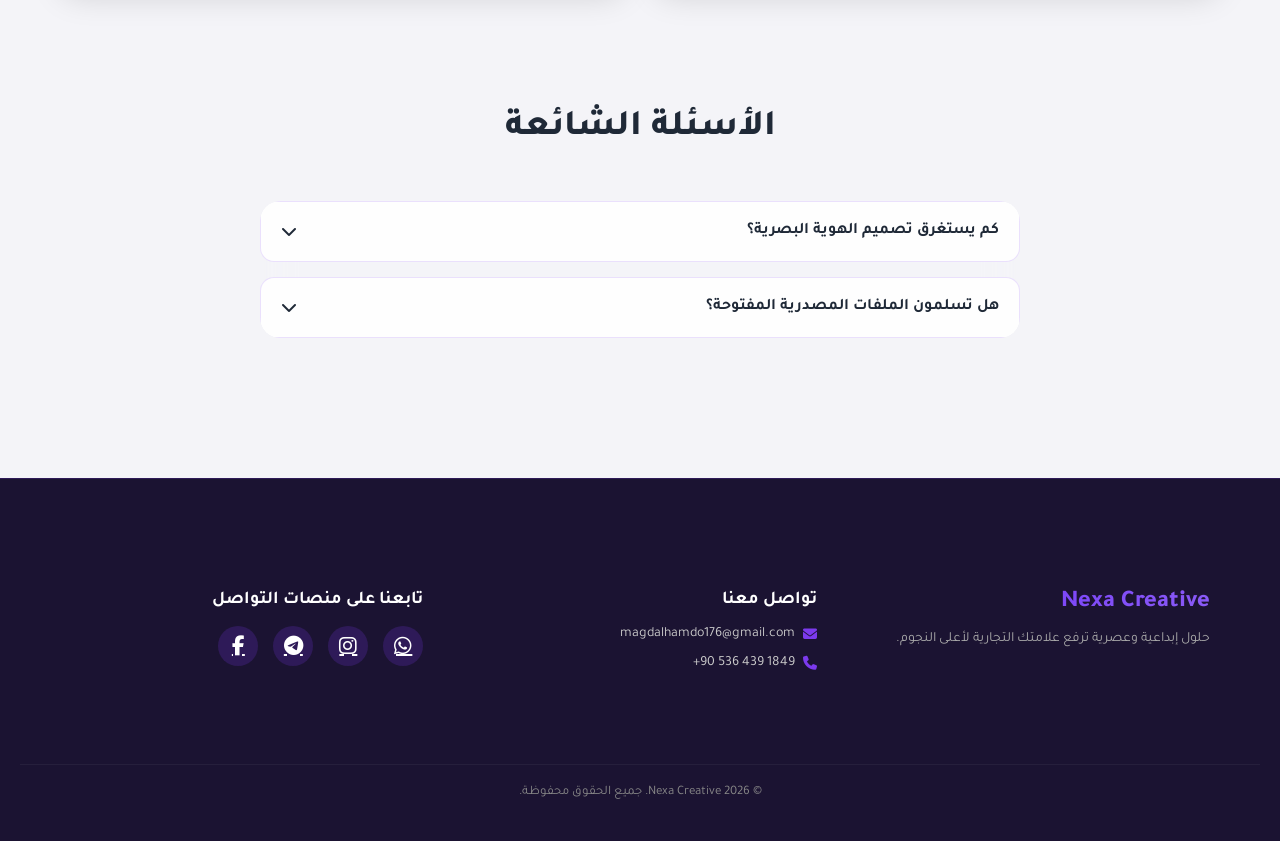
==== commit e00cd3b6: "Rename index-1.html to index.html" ====
--- a/index.html
+++ b/index.html
@@ -7,6 +7,26 @@
     <title>Nexa Creative — Creative Design & Digital Experiences</title>
     <meta name="description" content="Nexa Creative — تصميم الهوية البصرية، المواقع، UI/UX والتسويق الرقمي بأسلوب إبداعي حديث.">
     <meta name="theme-color" content="#6C2EFB">
+
+    <!-- SEO -->
+    <meta name="robots" content="index, follow, max-image-preview:large">
+    <link rel="canonical" href="https://nexa-website-chi.vercel.app/">
+
+    <!-- Open Graph -->
+    <meta property="og:type" content="website">
+    <meta property="og:url" content="https://nexa-website-chi.vercel.app/">
+    <meta property="og:title" content="Nexa Creative — Creative Design & Digital Experiences">
+    <meta property="og:description" content="Nexa Creative — تصميم الهوية البصرية، المواقع، UI/UX والتسويق الرقمي بأسلوب إبداعي حديث.">
+    <meta property="og:image" content="https://nexa-website-chi.vercel.app/Logo%20(1).png">
+    <meta property="og:image:alt" content="Nexa Creative Logo">
+    <meta property="og:site_name" content="Nexa Creative">
+    <meta property="og:locale" content="ar_AR">
+
+    <!-- Twitter / X -->
+    <meta name="twitter:card" content="summary_large_image">
+    <meta name="twitter:title" content="Nexa Creative — Creative Design & Digital Experiences">
+    <meta name="twitter:description" content="Nexa Creative — تصميم الهوية البصرية، المواقع، UI/UX والتسويق الرقمي بأسلوب إبداعي حديث.">
+    <meta name="twitter:image" content="https://nexa-website-chi.vercel.app/Logo%20(1).png">
   
     <link rel="preconnect" href="https://fonts.googleapis.com">  
     <link rel="preconnect" href="https://fonts.gstatic.com" crossorigin>  
--- a/style.css
+++ b/style.css
@@ -1436,3 +1436,27 @@
         gap: 12px;
     }
 }
+
+.identity-nav-link {
+    display: inline-flex;
+    align-items: center;
+    justify-content: center;
+    text-decoration: none;
+    color: var(--text-main);
+    font-weight: 700;
+    font-size: 14px;
+    white-space: nowrap;
+    transition: color .3s ease, transform .3s ease;
+}
+
+.identity-nav-link:hover {
+    color: var(--primary);
+    transform: translateY(-1px);
+}
+
+@media (max-width: 768px) {
+    .identity-nav-link {
+        font-size: 13px;
+        margin-left: 8px;
+    }
+}
